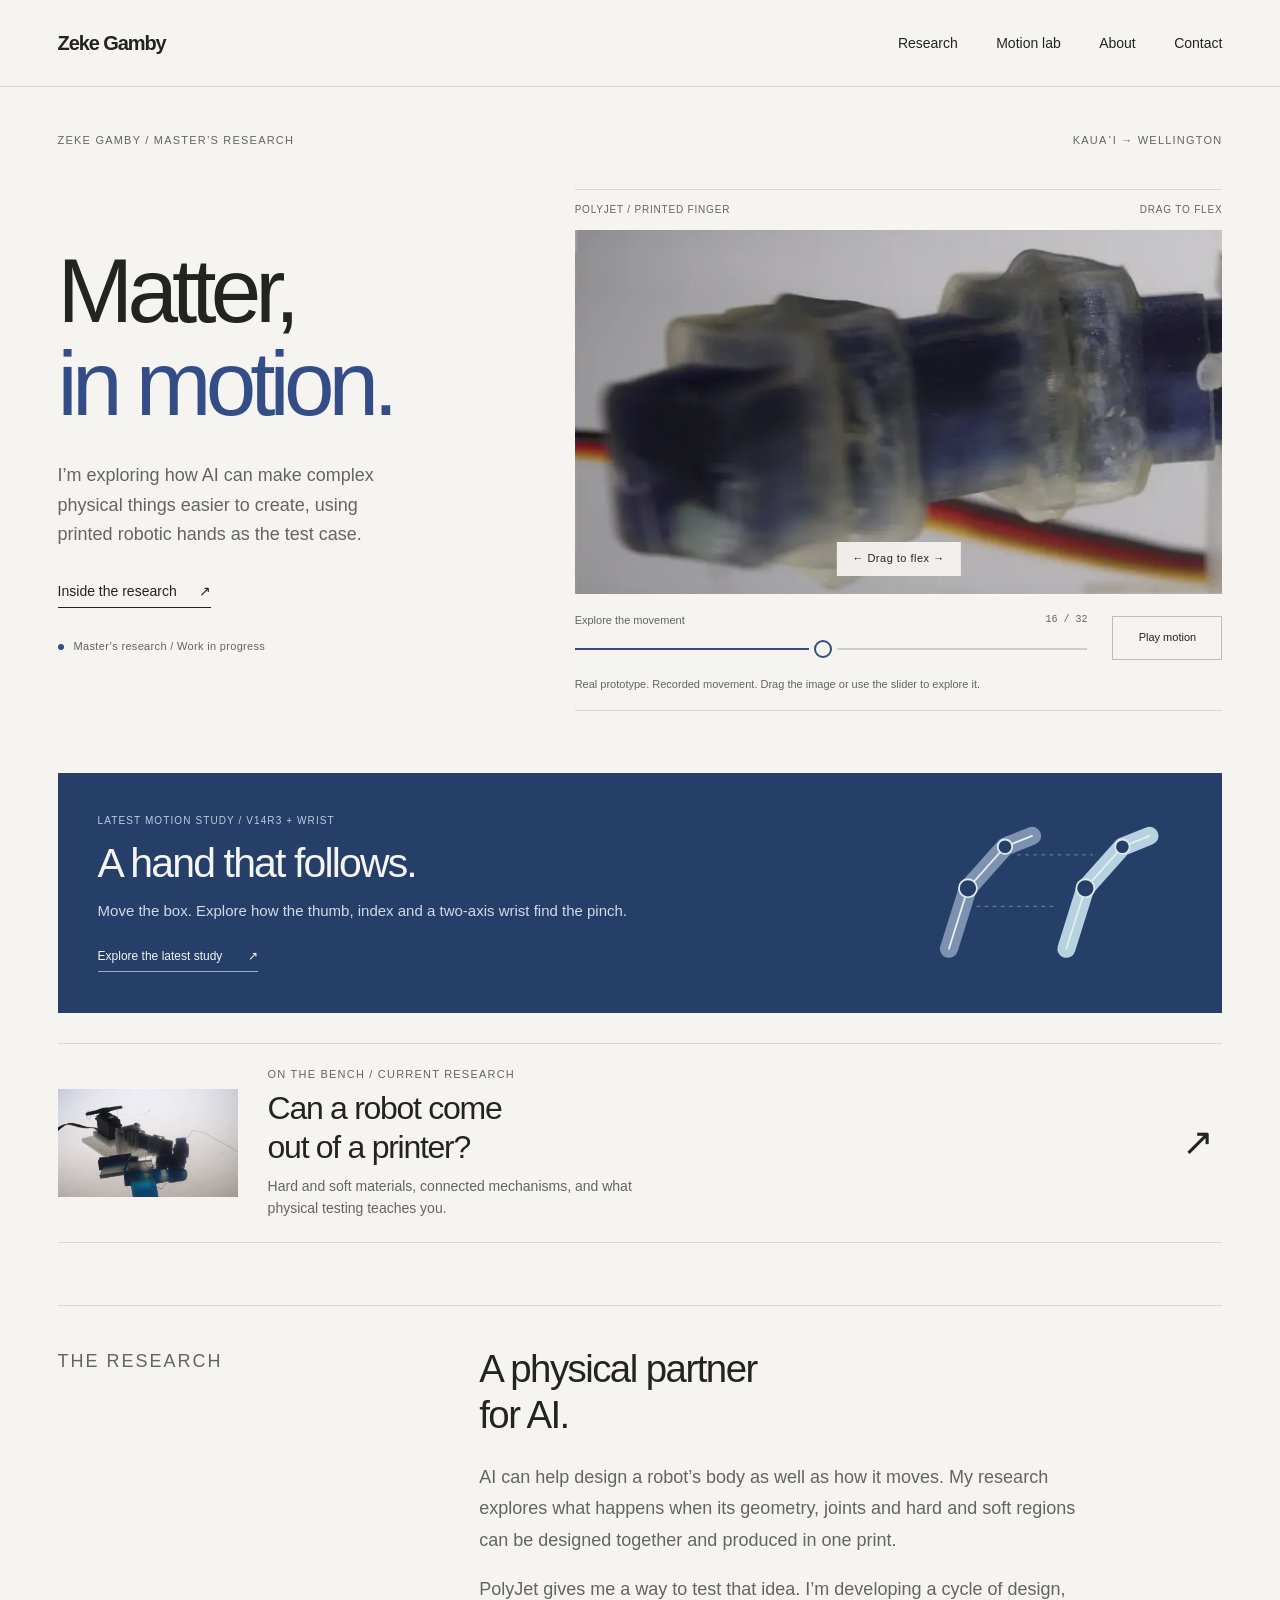
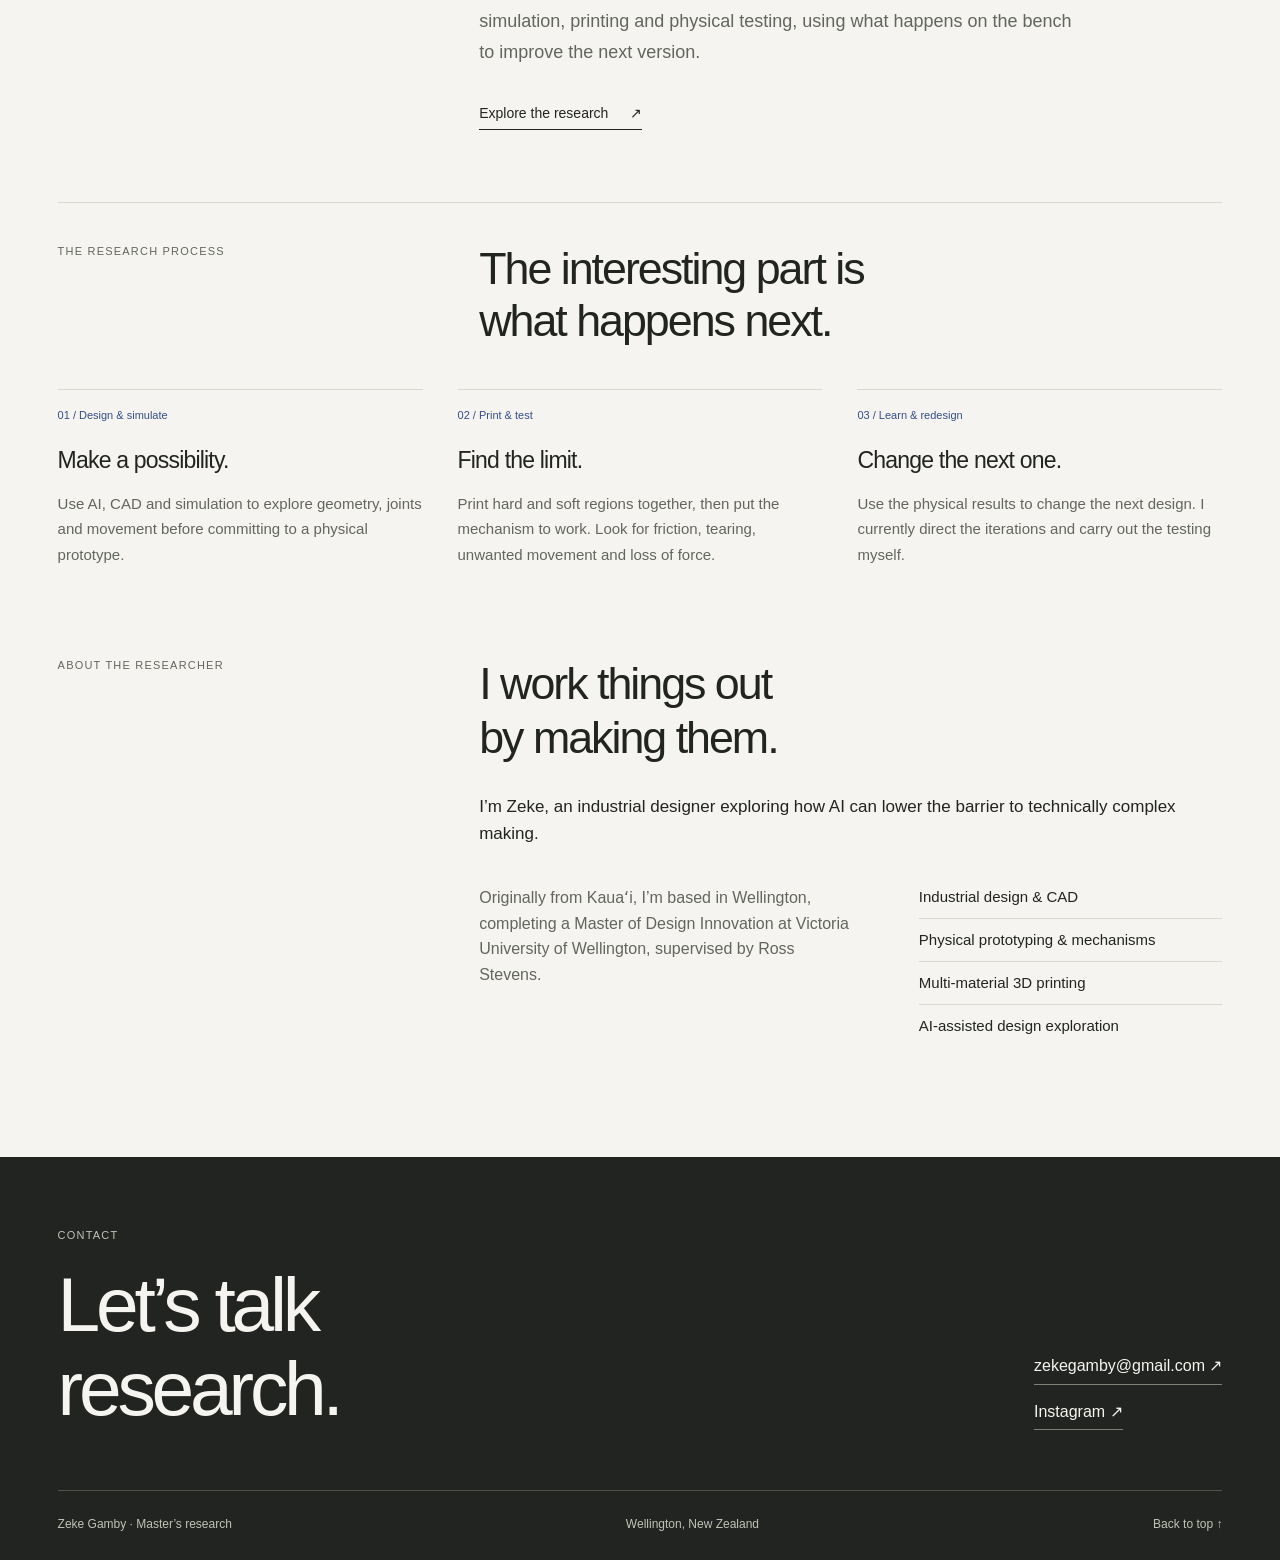
==== index.html @ 1f9f771a "Focus website on master's research in AI and printed robotics" ====
<!doctype html>
<html lang="en"><head>
<meta charset="utf-8"><meta name="viewport" content="width=device-width, initial-scale=1">
<title>Zeke Gamby — AI & Printed Robotics Research</title><meta name="description" content="Master’s research exploring how AI and multimaterial 3D printing can make complex physical things easier to create. Prototypes, experiments and motion studies by Zeke Gamby.">
<meta name="theme-color" content="#f5f4f0"><link rel="canonical" href="https://zekegamby.com/">
<meta property="og:type" content="website"><meta property="og:title" content="Zeke Gamby — AI & Printed Robotics Research"><meta property="og:description" content="Master’s research exploring how AI and multimaterial 3D printing can make complex physical things easier to create. Prototypes, experiments and motion studies by Zeke Gamby."><meta property="og:url" content="https://zekegamby.com/"><meta property="og:image" content="https://zekegamby.com/assets/robotics-bench.webp">
<link rel="icon" href="assets/favicon.svg" type="image/svg+xml"><link rel="stylesheet" href="assets/site.css"><script src="assets/site.js" defer></script><script src="assets/motion-study.js" defer></script>
</head><body><a class="skip" href="#main">Skip to content</a>
<header class="site-header"><div class="wrap header-inner">
<a class="wordmark" href="index.html" aria-label="Zeke Gamby, home">Zeke Gamby</a>
<nav class="site-nav" aria-label="Main navigation"><a href="#research">Research</a><a href="motion-lab.html">Motion lab</a><a href="#about">About</a><a href="#contact">Contact</a></nav>
</div></header><main id="main"><div class="wrap">
<section class="signature" aria-labelledby="intro-title"><div class="signature-topline eyebrow"><span>Zeke Gamby / Master’s research</span><span>Kauaʻi → Wellington</span></div><div class="signature-grid"><div><h1 id="intro-title">Matter,<span>in motion.</span></h1><p class="signature-intro">I’m exploring how AI can make complex physical things easier to create, using printed robotic hands as the test case.</p><a class="text-link" href="printed-robotics.html">Inside the research <span aria-hidden="true">↗</span></a><p class="signature-note"><span class="study-dot" aria-hidden="true"></span>Master’s research / Work in progress</p></div><div class="motion-study" data-motion-study data-motion-atlas="assets/finger-motion-atlas.webp">
<div class="motion-topline"><span>PolyJet / Printed finger</span><span class="motion-status">Explore a recorded bend</span></div>
<div class="motion-surface" aria-describedby="hero-caption"><img class="motion-poster" src="assets/finger-motion-poster.webp" width="800" height="450" alt="Close-up of a printed finger with dark rigid segments and translucent flexible connections" loading="eager" fetchpriority="high"><canvas width="800" height="450" role="img" aria-label="Recorded movement of the printed finger; control the frame with the slider below" hidden></canvas><span class="motion-hint" aria-hidden="true">← Drag to flex →</span></div>
<div class="motion-controls" hidden><div><label class="motion-range-label" for="hero-range"><span>Explore the movement</span><span class="motion-counter" aria-hidden="true">01 / 32</span></label><input class="motion-range" id="hero-range" type="range" min="0" max="31" step="1" value="0" aria-valuetext="Recorded frame 1 of 32"></div><button class="motion-play" type="button" aria-pressed="false">Play motion</button></div>
<p class="motion-caption" id="hero-caption">Real prototype. Recorded movement. Drag the image or use the slider to explore it.</p><noscript><p class="motion-caption">Interactive playback requires JavaScript. The full bench-test video is on the research page.</p></noscript>
</div></div></section>
<a class="lab-invite" href="motion-lab.html"><div><p class="eyebrow">Latest motion study / V14R3 + wrist</p><h2>A hand that follows.</h2><p>Move the box. Explore how the thumb, index and a two-axis wrist find the pinch.</p><span class="lab-invite-link">Explore the latest study <span aria-hidden="true">↗</span></span></div><svg viewBox="0 0 310 190" aria-hidden="true"><g fill="none" stroke-linecap="round" stroke-linejoin="round"><path d="M52 157L73 90L114 44L144 32" stroke="#7d92b0" stroke-width="20"/><path d="M182 157L203 90L244 44L274 32" stroke="#b6d1df" stroke-width="20"/><path d="M52 157L73 90L114 44L144 32M182 157L203 90L244 44L274 32" stroke="#e6eeec" stroke-width="2"/><path d="M83 110L169 110M128 53L211 53" stroke="#7492b1" stroke-width="1" stroke-dasharray="3 6"/></g><g fill="#263f68" stroke="#e0e8e9" stroke-width="2"><circle cx="73" cy="90" r="10"/><circle cx="114" cy="44" r="8"/><circle cx="203" cy="90" r="10"/><circle cx="244" cy="44" r="8"/></g></svg></a>
<a class="research-entry" href="printed-robotics.html"><img src="assets/robotics-bench.webp" width="1280" height="720" alt="The finger prototype connected to a servo on a test rig, alongside earlier prints" loading="lazy" decoding="async" class=""><div><p class="eyebrow">On the bench / Current research</p><h2>Can a robot come<br>out of a printer?</h2><p>Hard and soft materials, connected mechanisms, and what physical testing teaches you.</p></div><span class="research-arrow" aria-hidden="true">↗</span></a>
<section class="story-section research-focus" id="research" aria-labelledby="research-heading"><p class="section-label">The research</p><div><h2 id="research-heading">A physical partner<br>for AI.</h2><p>AI can help design a robot’s body as well as how it moves. My research explores what happens when its geometry, joints and hard and soft regions can be designed together and produced in one print.</p><p>PolyJet gives me a way to test that idea. I’m developing a cycle of design, simulation, printing and physical testing, using what happens on the bench to improve the next version.</p><a class="text-link" href="printed-robotics.html">Explore the research <span aria-hidden="true">↗</span></a></div></section>
<section class="method-note" aria-labelledby="method-heading"><div class="method-top"><p class="section-label">The research process</p><h2 id="method-heading">The interesting part is<br>what happens next.</h2></div><div class="method-steps"><div class="method-step"><p class="step-number">01 / Design &amp; simulate</p><h3>Make a possibility.</h3><p>Use AI, CAD and simulation to explore geometry, joints and movement before committing to a physical prototype.</p></div><div class="method-step"><p class="step-number">02 / Print &amp; test</p><h3>Find the limit.</h3><p>Print hard and soft regions together, then put the mechanism to work. Look for friction, tearing, unwanted movement and loss of force.</p></div><div class="method-step"><p class="step-number">03 / Learn &amp; redesign</p><h3>Change the next one.</h3><p>Use the physical results to change the next design. I currently direct the iterations and carry out the testing myself.</p></div></div></section>
<section class="about" id="about" aria-labelledby="about-heading"><p class="section-label">About the researcher</p><div><h2 id="about-heading">I work things out<br>by making them.</h2><p>I’m Zeke, an industrial designer exploring how AI can lower the barrier to technically complex making.</p><div class="about-copy"><p>Originally from Kauaʻi, I’m based in Wellington, completing a Master of Design Innovation at Victoria University of Wellington, supervised by Ross Stevens.</p><ul class="practice-list" id="skills" aria-label="Areas of practice"><li>Industrial design &amp; CAD</li><li>Physical prototyping &amp; mechanisms</li><li>Multi-material 3D printing</li><li>AI-assisted design exploration</li></ul></div></div></section>
</div></main><footer class="contact" id="contact"><div class="wrap">
<div class="contact-main"><div><p class="eyebrow">Contact</p><h2>Let’s talk<br>research.</h2></div>
<div class="contact-links"><a href="mailto:zekegamby@gmail.com">zekegamby@gmail.com <span aria-hidden="true">↗</span></a><a href="https://instagram.com/zekesdesigns" target="_blank" rel="noopener noreferrer">Instagram <span aria-hidden="true">↗</span></a></div></div>
<div class="footer-row"><span>Zeke Gamby · Master’s research</span><span>Wellington, New Zealand</span><a href="#main">Back to top ↑</a></div>
</div></footer></body></html>
---- assets/site.css ----
@charset "UTF-8";
:root{--paper:#f5f4f0;--ink:#222421;--muted:#62665e;--line:#d7d9d1;--accent:#284b3b;--white:#fff;--gutter:clamp(22px,4.5vw,72px);--max:1440px;font-synthesis:none;color-scheme:light}
*{box-sizing:border-box}
html{scroll-behavior:smooth;scroll-padding-top:100px}
body{margin:0;background:var(--paper);color:var(--ink);font-family:"Helvetica Neue",Helvetica,Arial,sans-serif;font-size:17px;line-height:1.6;-webkit-font-smoothing:antialiased}
body.viewer-open{overflow:hidden}
a{color:inherit;text-decoration:none;text-underline-offset:5px}
button{font:inherit;color:inherit}
img,video{display:block;max-width:100%;height:auto}
img{font-size:14px}
figure,h1,h2,h3,p{margin:0}
p+p{margin-top:1em}
button,a{-webkit-tap-highlight-color:transparent}
a:focus-visible,button:focus-visible,summary:focus-visible{outline:2px solid var(--accent);outline-offset:6px}
::selection{background:#d7e2c7;color:#20271d}
.wrap{width:min(100%,var(--max));margin-inline:auto;padding-inline:var(--gutter)}
.skip{position:fixed;z-index:100;left:24px;top:-100px;background:var(--ink);color:#fff;padding:12px 20px}
.skip:focus{top:12px}
.site-header{position:sticky;top:0;z-index:20;background:var(--paper);border-bottom:1px solid var(--line)}
.header-inner{min-height:86px;display:flex;align-items:center;justify-content:space-between;gap:24px}
.wordmark{font-size:20px;font-weight:650;letter-spacing:-.055em;white-space:nowrap}
.site-nav{display:flex;align-items:center;gap:clamp(20px,3vw,46px);font-size:14px}
.site-nav a{padding-block:12px}
.site-nav a:hover,.site-nav a[aria-current=page]{text-decoration:underline}
.eyebrow,.section-label,.index-number,.project-kind,.meta dt,.footer-note{font-size:11px;letter-spacing:.11em;text-transform:uppercase;font-weight:500;line-height:1.5}
.eyebrow{color:var(--muted)}
.hero{padding-block:78px 68px}
.hero-topline{display:flex;justify-content:space-between;gap:20px;margin-bottom:40px}
.hero-main{display:grid;grid-template-columns:1.6fr 1fr;gap:7%;align-items:end}
h1{font-size:clamp(50px,7.5vw,108px);font-weight:450;letter-spacing:-.068em;line-height:1.02;text-wrap:balance}
.hero-copy{max-width:355px;padding-bottom:5px}
.hero-copy p{font-size:clamp(17px,1.45vw,20px);line-height:1.55;letter-spacing:-.02em}
.text-link{display:inline-flex;align-items:center;gap:22px;border-bottom:1px solid var(--ink);font-size:14px;padding-block:8px 5px}
.text-link:hover{color:var(--accent);border-color:var(--accent)}
.hero-copy .text-link{margin-top:22px}
.section-heading{display:flex;align-items:center;justify-content:space-between;gap:20px;padding-block:24px;border-top:1px solid var(--line)}
.section-heading h2{font-size:14px;font-weight:500}
.section-heading span{font-size:12px;color:var(--muted)}
.featured-project{display:grid;grid-template-columns:1.6fr 1fr;gap:7%;align-items:center;margin-bottom:70px}
.project-image{position:relative;overflow:hidden;background:#eae9e3;display:block;isolation:isolate}
.project-image img{width:100%;aspect-ratio:4/3;object-fit:cover;transition:transform .6s cubic-bezier(.2,.6,.2,1)}
.project-image.contain{background:#fff}
.project-image.contain img{object-fit:contain;padding:30px}
.project-image:hover img{transform:scale(1.025)}
.image-arrow{position:absolute;bottom:16px;right:16px;background:var(--paper);width:40px;height:40px;display:grid;place-items:center;font-size:23px}
.project-copy{max-width:360px}
.index-number{color:var(--muted);display:block;margin-bottom:26px}
.project-copy h3{font-size:clamp(32px,3.3vw,48px);font-weight:450;line-height:1.15;letter-spacing:-.045em}
.project-copy h3 a:hover{color:var(--accent)}
.project-copy p{color:var(--muted);line-height:1.65;margin-top:20px}
.project-copy .text-link{margin-top:30px}
.project-kind{color:var(--muted);margin-top:32px}
.project-grid{display:grid;grid-template-columns:repeat(2,minmax(0,1fr));gap:64px 34px;padding-bottom:84px}
.work-item>a{display:block}
.work-item .project-image{margin-bottom:20px}
.work-title{display:flex;justify-content:space-between;align-items:baseline;gap:20px}
.work-title h3{font-weight:450;font-size:clamp(23px,2vw,30px);line-height:1.2;letter-spacing:-.035em}
.work-title span{font-size:12px;color:var(--muted)}
.work-item p{font-size:15px;color:var(--muted);margin-top:8px;max-width:40ch;line-height:1.6}
.work-item>a:hover h3{text-decoration:underline;text-decoration-thickness:1px;text-underline-offset:6px}
.research-note{border-top:1px solid var(--line);border-bottom:1px solid var(--line);display:grid;grid-template-columns:1fr 2fr;gap:50px;padding-block:42px;margin-bottom:96px}
.research-note h2{font-size:24px;letter-spacing:-.035em;font-weight:450;line-height:1.25;margin-bottom:14px}
.research-note p{max-width:62ch;font-size:17px;color:var(--muted)}
.about{display:grid;grid-template-columns:1fr 2fr;gap:50px;padding-bottom:110px;scroll-margin-top:110px}
.section-label{color:var(--muted)}
.about h2{max-width:21ch;font-size:clamp(30px,3.5vw,48px);font-weight:450;line-height:1.2;letter-spacing:-.045em;margin-bottom:28px}
.about-copy{display:grid;grid-template-columns:1.3fr 1fr;gap:45px;margin-top:38px}
.about-copy p{font-size:16px;color:var(--muted);max-width:42ch}
.practice-list{list-style:none;padding:0;margin:0;font-size:15px}
.practice-list li{border-top:1px solid var(--line);padding-block:9px}
.practice-list li:first-child{padding-top:0;border-top:0}
.contact{background:var(--ink);color:var(--paper);padding-block:70px 25px}
.contact .eyebrow{color:#bfc3b7}
.contact-main{display:flex;justify-content:space-between;align-items:end;gap:28px;padding-bottom:60px}
.contact h2{font-size:clamp(40px,6vw,78px);font-weight:450;line-height:1.1;letter-spacing:-.055em;margin-top:18px}
.contact-links{display:flex;flex-direction:column;align-items:start;gap:14px;font-size:16px}
.contact-links a{border-bottom:1px solid #7c8276;padding-bottom:5px}
.contact-links a:hover{color:#d2e3ba}
.footer-row{display:flex;justify-content:space-between;gap:25px;padding-top:24px;border-top:1px solid #4e534a;color:#bfc3b7;font-size:12px}
.back-link{font-size:13px;color:var(--muted);display:inline-flex;gap:14px;align-items:center}
.back-link:hover{text-decoration:underline}
.project-header{padding-block:36px 48px}
.project-title-row{display:grid;grid-template-columns:1.5fr 1fr;gap:7%;align-items:end;margin-block:52px 40px}
.project-title-row h1{font-size:clamp(46px,6.5vw,94px);max-width:13ch}
.project-intro{font-size:clamp(18px,1.5vw,21px);line-height:1.55;max-width:36ch;letter-spacing:-.02em}
.meta{display:flex;flex-wrap:wrap;gap:28px 58px;margin:0;border-top:1px solid var(--line);padding-top:24px}
.meta dt{color:var(--muted);margin-bottom:5px}
.meta dd{margin:0;font-size:14px}
.project-hero{background:#eae9e3}
.project-hero img{width:100%;max-height:760px;aspect-ratio:16/10;object-fit:cover}
.project-hero.contain{background:#fff}
.project-hero.contain img{object-fit:contain;padding:clamp(24px,5vw,70px)}
.image-link{display:block;cursor:zoom-in}
figcaption{display:flex;justify-content:space-between;gap:20px;font-size:12px;line-height:1.6;color:var(--muted);margin-top:13px}
.project-body{padding-top:80px}
.story-section{display:grid;grid-template-columns:1fr 2fr;gap:50px;margin-bottom:72px}
.story-section h2{font-size:clamp(27px,3vw,40px);font-weight:450;line-height:1.2;letter-spacing:-.04em;max-width:20ch;margin-bottom:24px}
.story-section p{color:var(--muted);max-width:61ch;font-size:18px;line-height:1.75}
.story-section .text-link{margin-top:25px}
.gallery{display:grid;grid-template-columns:repeat(2,minmax(0,1fr));gap:42px 28px;margin-block:0 80px;align-items:start}
.gallery figure img{width:100%;aspect-ratio:4/3;object-fit:cover;background:#eae9e3}
.gallery figure.contain img{object-fit:contain;background:#fff;padding:20px}
.gallery .wide{grid-column:1/-1}
.gallery .wide img{aspect-ratio:16/9}
.gallery .portrait img{aspect-ratio:4/5;object-fit:contain}
.video-block{margin-block:0 75px}
.video-block video{width:100%;max-height:740px;background:#e7e6df;object-fit:contain}
.video-block h3{font-size:20px;letter-spacing:-.025em;font-weight:450;margin-bottom:15px}
.video-block p{font-size:12px;color:var(--muted);margin-top:12px}
.next-project{border-top:1px solid var(--line);padding-block:38px 64px;display:flex;justify-content:space-between;gap:24px;align-items:center}
.next-project .eyebrow{margin-bottom:10px}
.next-project h2{font-size:clamp(28px,4vw,56px);font-weight:450;letter-spacing:-.045em;line-height:1.1}
.next-project .big-arrow{font-size:50px}
.next-project:hover h2{text-decoration:underline;text-decoration-thickness:1px;text-underline-offset:8px}
.image-viewer{width:100vw;max-width:100vw;height:100dvh;max-height:100dvh;border:0;margin:0;padding:70px 6vw 60px;background:#f5f4f0;color:var(--ink)}
.image-viewer::backdrop{background:rgba(24,28,21,.7)}
.image-viewer[open]{display:flex;flex-direction:column;align-items:center;justify-content:center;gap:20px}
.viewer-image{width:auto;max-width:100%;height:auto;max-height:calc(100dvh - 150px);object-fit:contain}
.viewer-top{position:absolute;top:18px;left:6vw;right:6vw;display:flex;justify-content:space-between;align-items:center;gap:20px;font-size:12px}
.viewer-close,.viewer-prev,.viewer-next{border:1px solid var(--line);background:var(--paper);padding:10px 16px;cursor:pointer;min-width:44px;min-height:44px}
.viewer-controls{display:flex;gap:20px;align-items:center;font-size:12px}
.viewer-caption{max-width:70ch;text-align:center;font-size:13px}
@media(min-width:1550px){.hero{padding-top:96px}.hero-main{gap:10%}}
@media(max-width:900px){.hero-main{grid-template-columns:1.35fr 1fr;gap:5%}.hero{padding-block:55px}.hero-topline{margin-bottom:30px}.featured-project{grid-template-columns:1.25fr 1fr;gap:5%;margin-bottom:48px}.project-copy h3{font-size:32px}.project-copy p{font-size:16px}.project-copy .text-link{margin-top:18px}.index-number{margin-bottom:16px}.project-kind{margin-top:22px}.project-grid{gap:45px 24px}.about-copy{grid-template-columns:1fr;gap:28px}.research-note,.about,.story-section{grid-template-columns:.65fr 2fr;gap:30px}.project-title-row{grid-template-columns:1.2fr 1fr;gap:5%}.contact-main{align-items:start;flex-direction:column;gap:35px}}
@media(max-width:640px){body{font-size:16px}.header-inner{min-height:72px;gap:18px}.wordmark{font-size:19px}.site-nav{gap:19px;font-size:12px}.hero{padding-block:40px 44px}.hero-topline{font-size:10px;margin-bottom:32px;flex-direction:column;gap:4px}.hero-main{grid-template-columns:1fr;gap:26px}h1{font-size:clamp(49px,12.5vw,74px)}.hero-copy{max-width:34ch}.hero-copy p{font-size:17px}.hero-copy .text-link{margin-top:14px}.section-heading{padding-block:19px}.featured-project{grid-template-columns:1fr;gap:22px;margin-bottom:46px}.featured-project .project-image img{aspect-ratio:5/4}.project-copy{max-width:none}.index-number{margin-bottom:12px;font-size:10px}.project-copy h3{font-size:33px}.project-copy p{margin-top:12px;max-width:40ch}.project-kind{margin-top:18px}.project-image.contain img{padding:20px}.project-grid{grid-template-columns:1fr;gap:40px;padding-bottom:54px}.work-title h3{font-size:26px}.work-item .project-image{margin-bottom:15px}.research-note,.about,.story-section{grid-template-columns:1fr;gap:25px}.research-note{margin-bottom:60px;padding-block:30px}.about{padding-bottom:65px}.about h2{font-size:34px}.about-copy{margin-top:26px}.contact{padding-block:48px 25px}.contact h2{font-size:46px}.contact-main{padding-bottom:42px}.footer-row{flex-direction:column;gap:5px}.project-header{padding-block:25px 30px}.project-title-row{grid-template-columns:1fr;gap:24px;margin-block:35px 28px}.project-title-row h1{font-size:clamp(45px,11.8vw,67px);max-width:15ch}.project-intro{font-size:18px;max-width:35ch}.meta{gap:20px 30px}.meta div{min-width:38%}.meta dd{font-size:13px}.project-hero img{aspect-ratio:4/3}.project-body{padding-top:50px}.story-section{margin-bottom:42px}.story-section p{font-size:17px;line-height:1.7}.story-section h2{font-size:32px}.gallery{grid-template-columns:1fr;gap:28px;margin-bottom:48px}.gallery .wide{grid-column:auto}.gallery .wide img{aspect-ratio:4/3}.gallery .portrait img{aspect-ratio:4/5;max-height:600px}.video-block{margin-bottom:48px}.next-project{padding-block:30px 45px}.next-project .big-arrow{font-size:35px}figcaption .expand-hint{display:none}.image-viewer{padding:70px 20px 35px}.viewer-image{max-height:calc(100dvh - 190px)}}
@media(prefers-reduced-motion:reduce){html{scroll-behavior:auto}*,*::before,*::after{animation:none!important;transition:none!important}}
@media print{.site-header,.contact,.next-project,.skip,.image-viewer,.image-arrow,.text-link{display:none}body{background:white;color:black}.wrap{max-width:none;padding-inline:0}.project-header{padding-top:0}.story-section{break-inside:avoid}.gallery figure{break-inside:avoid}}

/* The signature study: a visitor can scrub an actual printed finger's movement. */
[hidden]{display:none!important}
.signature{padding-block:45px 62px}
.signature-topline{display:flex;justify-content:space-between;gap:20px;margin-bottom:40px}
.signature-grid{display:grid;grid-template-columns:.85fr 1.2fr;gap:5%;align-items:center}
.signature h1{font-size:clamp(57px,7.1vw,100px);line-height:1.03;letter-spacing:-.065em;font-weight:450}
.signature h1 span{display:block;white-space:nowrap;color:#344d86}
.signature-intro{font-size:18px;line-height:1.65;max-width:32ch;margin-top:30px;color:var(--muted)}
.signature .text-link{margin-top:22px}
.signature-note{display:flex;gap:10px;align-items:center;font-size:11px;letter-spacing:.03em;color:var(--muted);margin-top:30px}
.study-dot{display:inline-block;width:6px;height:6px;background:#344d86;border-radius:50%}
.motion-study{--flex:0;border-top:1px solid var(--line);border-bottom:1px solid var(--line);min-width:0}
.motion-topline{display:flex;justify-content:space-between;gap:20px;padding-block:12px;font-size:10px;letter-spacing:.08em;text-transform:uppercase;color:var(--muted)}
.motion-surface{position:relative;aspect-ratio:16/9;overflow:hidden;touch-action:pan-y;background:#b6b7b6;user-select:none;-webkit-user-select:none}
.motion-ready .motion-surface{cursor:ew-resize}
.motion-surface canvas,.motion-surface img{width:100%;height:100%;object-fit:contain;display:block}
.motion-hint{position:absolute;left:50%;bottom:18px;transform:translateX(-50%);background:rgba(245,244,240,.94);color:#222421;padding:8px 16px;font-size:11px;letter-spacing:.045em;white-space:nowrap;pointer-events:none;opacity:0;transition:opacity .25s}
.motion-ready:not(.motion-touched) .motion-hint{opacity:1}
.motion-touched .motion-hint{opacity:0}
.motion-controls{display:grid;grid-template-columns:1fr auto;gap:25px;align-items:center;padding-top:18px}
.motion-range-label{font-size:11px;color:var(--muted);display:flex;justify-content:space-between;margin-bottom:5px;gap:12px}
.motion-range{--position:0%;appearance:none;-webkit-appearance:none;display:block;width:100%;height:30px;background:transparent;margin:0;cursor:ew-resize}
.motion-range::-webkit-slider-runnable-track{height:2px;background:linear-gradient(to right,#344d86 var(--position),#ccd0c8 var(--position));border:0}
.motion-range::-moz-range-track{height:2px;background:#ccd0c8;border:0}
.motion-range::-moz-range-progress{height:2px;background:#344d86}
.motion-range::-webkit-slider-thumb{-webkit-appearance:none;width:18px;height:18px;background:var(--paper);border:2px solid #344d86;border-radius:50%;margin-top:-8px;box-shadow:0 0 0 5px var(--paper)}
.motion-range::-moz-range-thumb{width:15px;height:15px;background:var(--paper);border:2px solid #344d86;border-radius:50%;box-shadow:0 0 0 5px var(--paper)}
.motion-range:focus-visible{outline:2px solid #344d86;outline-offset:5px}
.motion-play{background:transparent;border:1px solid #b9bfb4;padding:10px 13px;min-width:110px;min-height:44px;font-size:11px;cursor:pointer;white-space:nowrap}
.motion-play:hover{background:#e9ece2}
.motion-caption{font-size:11px;color:var(--muted);padding-block:12px 16px;line-height:1.6}
.motion-counter{font-variant-numeric:tabular-nums;font-family:ui-monospace,Menlo,monospace;font-size:10px;color:var(--muted)}
.research-entry{border-block:1px solid var(--line);display:grid;grid-template-columns:180px 1fr auto;gap:30px;align-items:center;padding-block:22px;margin-bottom:62px}
.research-entry img{width:180px;height:108px;object-fit:cover}
.research-entry h2{font-size:clamp(23px,2.5vw,34px);font-weight:450;line-height:1.2;letter-spacing:-.04em;margin-top:7px}
.research-entry p:last-child{font-size:14px;color:var(--muted);margin-top:9px;max-width:52ch}
.research-entry .research-arrow{font-size:38px;padding:0 8px}
.research-entry:hover h2{text-decoration:underline;text-decoration-thickness:1px;text-underline-offset:6px}
.method-note{border-top:1px solid var(--line);padding-block:40px 0;margin-bottom:90px}
.method-top{display:grid;grid-template-columns:1fr 2fr;gap:50px}
.method-top h2{font-size:clamp(28px,3.5vw,46px);font-weight:450;line-height:1.16;letter-spacing:-.045em;max-width:25ch}
.method-steps{display:grid;grid-template-columns:repeat(3,minmax(0,1fr));gap:35px;margin-top:42px}
.method-step{border-top:1px solid var(--line);padding-top:16px}
.method-step .step-number{font-size:11px;color:#344d86;margin-bottom:17px}
.method-step h3{font-size:23px;letter-spacing:-.035em;font-weight:450;margin-bottom:12px}
.method-step p{font-size:15px;color:var(--muted);line-height:1.7}
.material-pair{display:grid;grid-template-columns:1fr 1fr;gap:28px;margin-block:0 72px}
.material-pair>div{border-top:1px solid var(--line);padding-top:20px}
.material-pair h3{font-size:24px;font-weight:450;letter-spacing:-.035em;margin-bottom:14px}
.material-pair p{font-size:16px;color:var(--muted);max-width:45ch}
.material-swatch{display:block;width:34px;height:34px;margin-bottom:18px;border:1px solid #a2a89e}
.material-swatch.rigid{background:#24364e;border-color:#24364e}
.material-swatch.flexible{background:linear-gradient(130deg,#fff,#d5ddd4);border-radius:45% 35% 43% 30%}
.case-motion{margin-block:0 75px}
.case-motion .motion-study{max-width:900px;margin-inline:auto}
@media(min-width:1550px){.signature{padding-block:60px 76px}.signature-grid{gap:7%}}
@media(max-width:900px){.signature-grid{grid-template-columns:.85fr 1fr;gap:5%}.signature h1{font-size:clamp(50px,6.9vw,66px)}.signature-intro{font-size:16px;margin-top:22px}.signature-note{margin-top:23px}.motion-controls{gap:16px}.motion-play{min-width:95px;padding:9px}.research-entry{grid-template-columns:150px 1fr auto;gap:22px}.research-entry img{width:150px;height:100px}.method-top{grid-template-columns:.65fr 2fr;gap:30px}.method-steps{gap:24px}}
@media(max-width:640px){.signature{padding-block:28px 36px}.signature-topline{font-size:10px;flex-direction:column;gap:3px;margin-bottom:28px}.signature-grid{grid-template-columns:1fr;gap:35px}.signature h1{font-size:clamp(58px,15.8vw,78px)}.signature-intro{font-size:17px;max-width:35ch;margin-top:20px}.signature .text-link{margin-top:15px}.signature-note{margin-top:18px}.motion-topline{font-size:9px;padding-block:11px}.motion-controls{gap:20px}.motion-caption{font-size:10px;padding-top:10px}.motion-hint{bottom:12px;font-size:10px}.research-entry{grid-template-columns:90px 1fr;gap:18px;padding-block:20px;margin-bottom:32px}.research-entry img{width:90px;height:110px}.research-entry .research-arrow{display:none}.research-entry .eyebrow{font-size:9px}.research-entry h2{font-size:24px}.research-entry p:last-child{font-size:12px;line-height:1.55}.method-note{padding-top:28px;margin-bottom:55px}.method-top{grid-template-columns:1fr;gap:22px}.method-top h2{font-size:33px}.method-steps{grid-template-columns:1fr;gap:25px;margin-top:30px}.method-step .step-number{margin-bottom:10px}.method-step h3{font-size:25px;margin-bottom:8px}.material-pair{gap:25px;margin-bottom:48px}.material-pair h3{font-size:23px}.material-pair p{font-size:15px}.case-motion{margin-bottom:48px}}
@media print{.motion-controls,.motion-hint{display:none}.signature-grid{grid-template-columns:1fr 1fr}}

/* A lightweight invitation; camera libraries load only inside the motion lab. */
.lab-invite{display:grid;grid-template-columns:1fr 280px;gap:30px;align-items:center;padding:34px 40px;margin-bottom:30px;background:#263f68;color:#f5f4f0;overflow:hidden}
.lab-invite .eyebrow{color:#becddf;font-size:10px}
.lab-invite h2{font-size:clamp(28px,3.2vw,44px);font-weight:450;line-height:1.15;letter-spacing:-.045em;margin-top:12px}
.lab-invite p:not(.eyebrow){font-size:15px;color:#d0dbe6;margin-top:12px}
.lab-invite-link{display:inline-flex;align-items:center;gap:26px;margin-top:24px;font-size:12px;border-bottom:1px solid #99afc8;padding-bottom:5px}
.lab-invite svg{width:100%;max-height:180px}
.lab-invite:hover .lab-invite-link{border-color:#fff}
.research-lab-link{margin-bottom:28px;font-size:14px}
@media(max-width:640px){.lab-invite{grid-template-columns:1fr 105px;gap:10px;padding:27px 24px;margin-bottom:24px}.lab-invite h2{font-size:29px}.lab-invite p:not(.eyebrow){font-size:13px;max-width:26ch}.lab-invite svg{width:150px;max-width:none;transform:translateX(-12px)}.lab-invite-link{margin-top:20px}.site-nav{gap:12px;font-size:11px}}
@media(max-width:360px){.header-inner{gap:12px}.wordmark{font-size:18px}.site-nav{gap:10px;font-size:10px}.lab-invite{grid-template-columns:1fr}.lab-invite svg{display:none}}

/* Research-only homepage. */
.research-focus{scroll-margin-top:110px;border-top:1px solid var(--line);padding-top:40px}
@media(max-width:640px){.research-focus{padding-top:28px}}
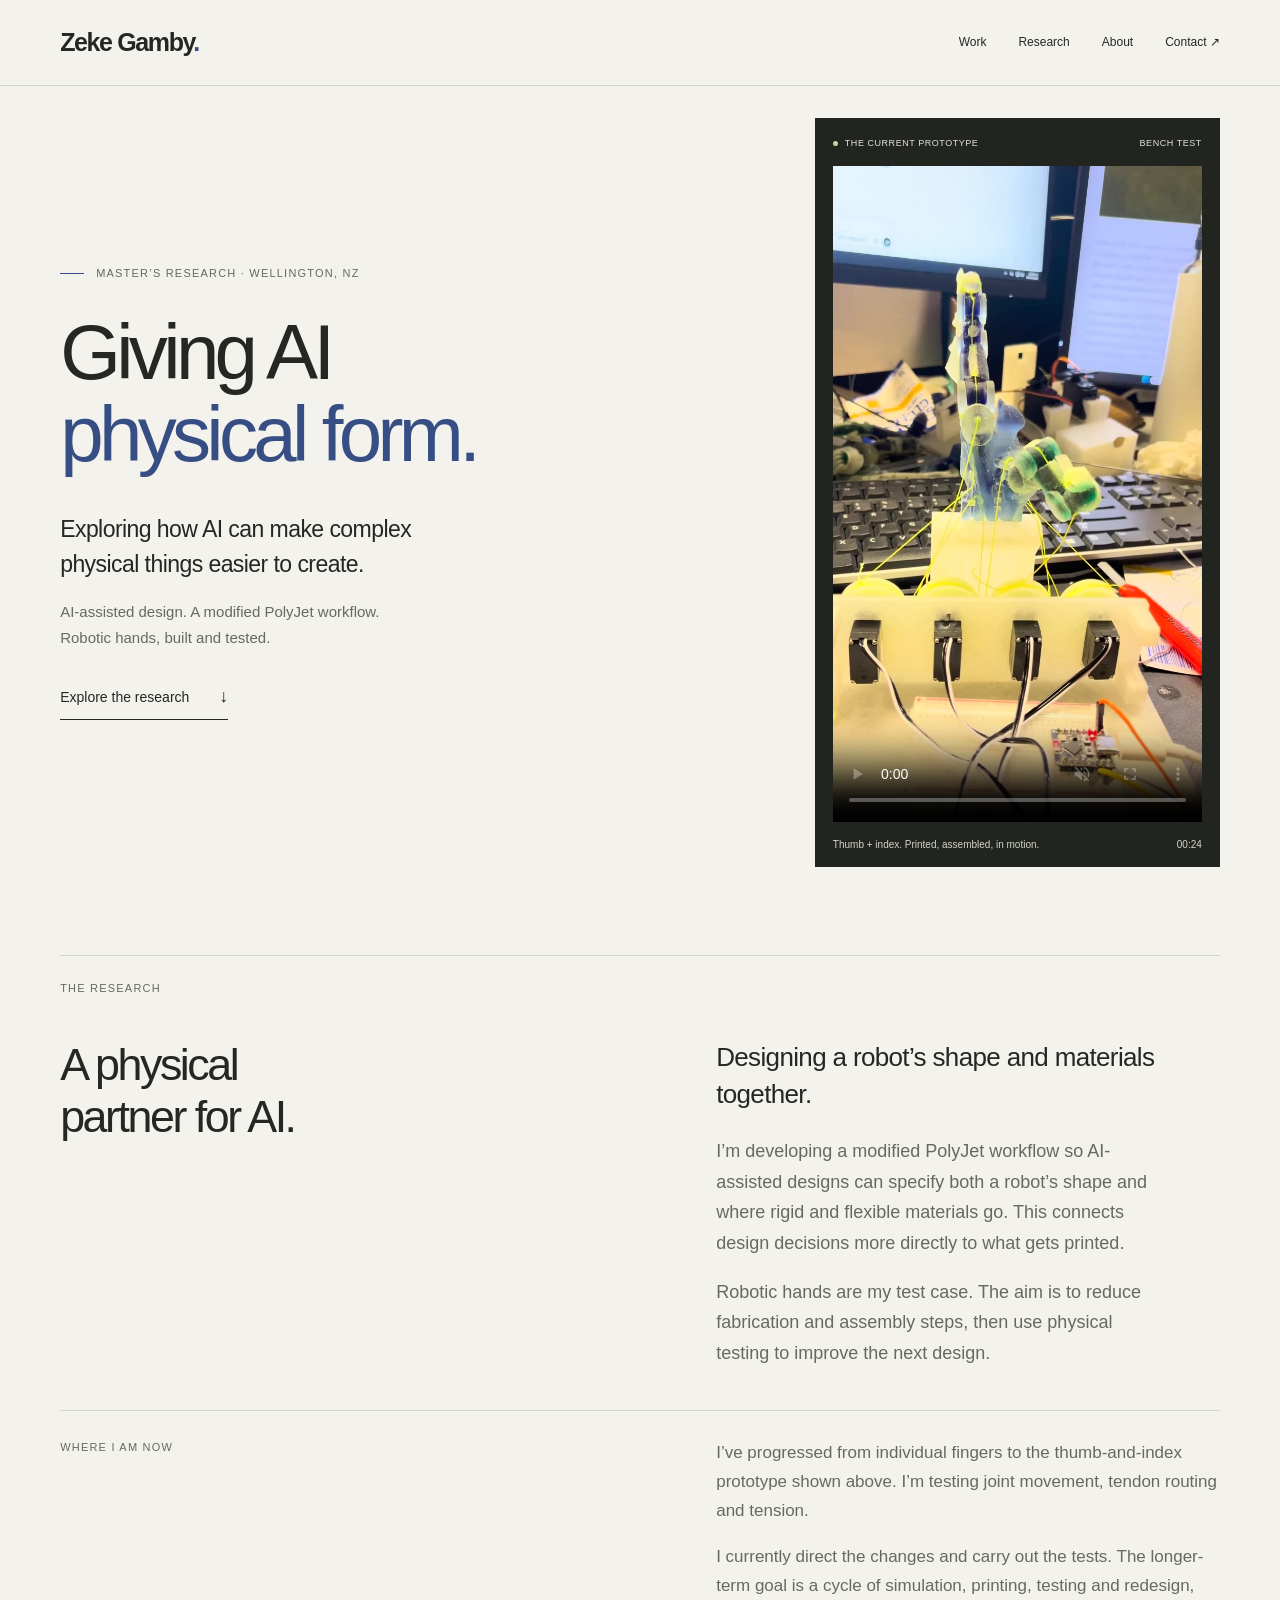
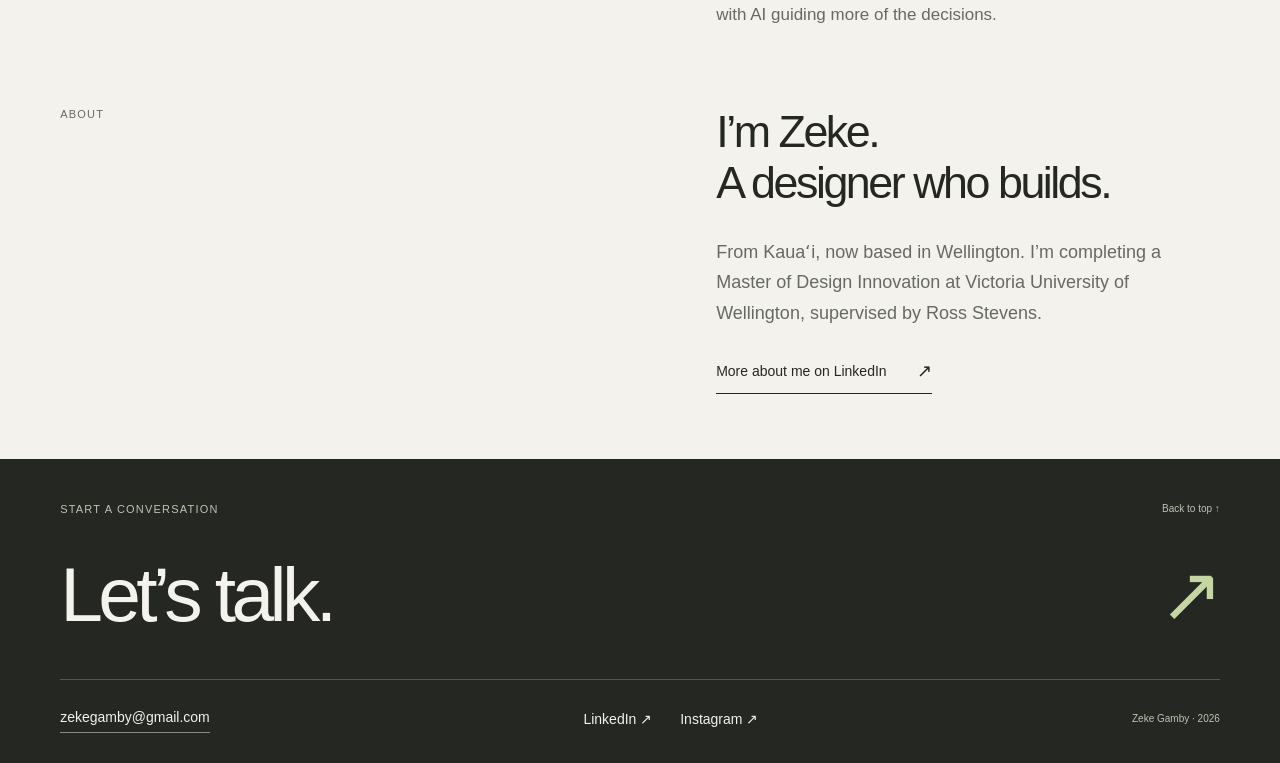
==== commit 56c83be2: "Lead research portfolio with current prototype and simplify navigation Feature the current thumb-and" ====
--- a/index.html
+++ b/index.html
@@ -1,28 +1,65 @@
 <!doctype html>
-<html lang="en"><head>
+<html lang="en">
+<head>
 <meta charset="utf-8"><meta name="viewport" content="width=device-width, initial-scale=1">
-<title>Zeke Gamby — AI & Printed Robotics Research</title><meta name="description" content="Master’s research exploring how AI and multimaterial 3D printing can make complex physical things easier to create. Prototypes, experiments and motion studies by Zeke Gamby.">
-<meta name="theme-color" content="#f5f4f0"><link rel="canonical" href="https://zekegamby.com/">
-<meta property="og:type" content="website"><meta property="og:title" content="Zeke Gamby — AI & Printed Robotics Research"><meta property="og:description" content="Master’s research exploring how AI and multimaterial 3D printing can make complex physical things easier to create. Prototypes, experiments and motion studies by Zeke Gamby."><meta property="og:url" content="https://zekegamby.com/"><meta property="og:image" content="https://zekegamby.com/assets/robotics-bench.webp">
-<link rel="icon" href="assets/favicon.svg" type="image/svg+xml"><link rel="stylesheet" href="assets/site.css"><script src="assets/site.js" defer></script><script src="assets/motion-study.js" defer></script>
-</head><body><a class="skip" href="#main">Skip to content</a>
-<header class="site-header"><div class="wrap header-inner">
-<a class="wordmark" href="index.html" aria-label="Zeke Gamby, home">Zeke Gamby</a>
-<nav class="site-nav" aria-label="Main navigation"><a href="#research">Research</a><a href="motion-lab.html">Motion lab</a><a href="#about">About</a><a href="#contact">Contact</a></nav>
-</div></header><main id="main"><div class="wrap">
-<section class="signature" aria-labelledby="intro-title"><div class="signature-topline eyebrow"><span>Zeke Gamby / Master’s research</span><span>Kauaʻi → Wellington</span></div><div class="signature-grid"><div><h1 id="intro-title">Matter,<span>in motion.</span></h1><p class="signature-intro">I’m exploring how AI can make complex physical things easier to create, using printed robotic hands as the test case.</p><a class="text-link" href="printed-robotics.html">Inside the research <span aria-hidden="true">↗</span></a><p class="signature-note"><span class="study-dot" aria-hidden="true"></span>Master’s research / Work in progress</p></div><div class="motion-study" data-motion-study data-motion-atlas="assets/finger-motion-atlas.webp">
-<div class="motion-topline"><span>PolyJet / Printed finger</span><span class="motion-status">Explore a recorded bend</span></div>
-<div class="motion-surface" aria-describedby="hero-caption"><img class="motion-poster" src="assets/finger-motion-poster.webp" width="800" height="450" alt="Close-up of a printed finger with dark rigid segments and translucent flexible connections" loading="eager" fetchpriority="high"><canvas width="800" height="450" role="img" aria-label="Recorded movement of the printed finger; control the frame with the slider below" hidden></canvas><span class="motion-hint" aria-hidden="true">← Drag to flex →</span></div>
-<div class="motion-controls" hidden><div><label class="motion-range-label" for="hero-range"><span>Explore the movement</span><span class="motion-counter" aria-hidden="true">01 / 32</span></label><input class="motion-range" id="hero-range" type="range" min="0" max="31" step="1" value="0" aria-valuetext="Recorded frame 1 of 32"></div><button class="motion-play" type="button" aria-pressed="false">Play motion</button></div>
-<p class="motion-caption" id="hero-caption">Real prototype. Recorded movement. Drag the image or use the slider to explore it.</p><noscript><p class="motion-caption">Interactive playback requires JavaScript. The full bench-test video is on the research page.</p></noscript>
-</div></div></section>
-<a class="lab-invite" href="motion-lab.html"><div><p class="eyebrow">Latest motion study / V14R3 + wrist</p><h2>A hand that follows.</h2><p>Move the box. Explore how the thumb, index and a two-axis wrist find the pinch.</p><span class="lab-invite-link">Explore the latest study <span aria-hidden="true">↗</span></span></div><svg viewBox="0 0 310 190" aria-hidden="true"><g fill="none" stroke-linecap="round" stroke-linejoin="round"><path d="M52 157L73 90L114 44L144 32" stroke="#7d92b0" stroke-width="20"/><path d="M182 157L203 90L244 44L274 32" stroke="#b6d1df" stroke-width="20"/><path d="M52 157L73 90L114 44L144 32M182 157L203 90L244 44L274 32" stroke="#e6eeec" stroke-width="2"/><path d="M83 110L169 110M128 53L211 53" stroke="#7492b1" stroke-width="1" stroke-dasharray="3 6"/></g><g fill="#263f68" stroke="#e0e8e9" stroke-width="2"><circle cx="73" cy="90" r="10"/><circle cx="114" cy="44" r="8"/><circle cx="203" cy="90" r="10"/><circle cx="244" cy="44" r="8"/></g></svg></a>
-<a class="research-entry" href="printed-robotics.html"><img src="assets/robotics-bench.webp" width="1280" height="720" alt="The finger prototype connected to a servo on a test rig, alongside earlier prints" loading="lazy" decoding="async" class=""><div><p class="eyebrow">On the bench / Current research</p><h2>Can a robot come<br>out of a printer?</h2><p>Hard and soft materials, connected mechanisms, and what physical testing teaches you.</p></div><span class="research-arrow" aria-hidden="true">↗</span></a>
-<section class="story-section research-focus" id="research" aria-labelledby="research-heading"><p class="section-label">The research</p><div><h2 id="research-heading">A physical partner<br>for AI.</h2><p>AI can help design a robot’s body as well as how it moves. My research explores what happens when its geometry, joints and hard and soft regions can be designed together and produced in one print.</p><p>PolyJet gives me a way to test that idea. I’m developing a cycle of design, simulation, printing and physical testing, using what happens on the bench to improve the next version.</p><a class="text-link" href="printed-robotics.html">Explore the research <span aria-hidden="true">↗</span></a></div></section>
-<section class="method-note" aria-labelledby="method-heading"><div class="method-top"><p class="section-label">The research process</p><h2 id="method-heading">The interesting part is<br>what happens next.</h2></div><div class="method-steps"><div class="method-step"><p class="step-number">01 / Design &amp; simulate</p><h3>Make a possibility.</h3><p>Use AI, CAD and simulation to explore geometry, joints and movement before committing to a physical prototype.</p></div><div class="method-step"><p class="step-number">02 / Print &amp; test</p><h3>Find the limit.</h3><p>Print hard and soft regions together, then put the mechanism to work. Look for friction, tearing, unwanted movement and loss of force.</p></div><div class="method-step"><p class="step-number">03 / Learn &amp; redesign</p><h3>Change the next one.</h3><p>Use the physical results to change the next design. I currently direct the iterations and carry out the testing myself.</p></div></div></section>
-<section class="about" id="about" aria-labelledby="about-heading"><p class="section-label">About the researcher</p><div><h2 id="about-heading">I work things out<br>by making them.</h2><p>I’m Zeke, an industrial designer exploring how AI can lower the barrier to technically complex making.</p><div class="about-copy"><p>Originally from Kauaʻi, I’m based in Wellington, completing a Master of Design Innovation at Victoria University of Wellington, supervised by Ross Stevens.</p><ul class="practice-list" id="skills" aria-label="Areas of practice"><li>Industrial design &amp; CAD</li><li>Physical prototyping &amp; mechanisms</li><li>Multi-material 3D printing</li><li>AI-assisted design exploration</li></ul></div></div></section>
-</div></main><footer class="contact" id="contact"><div class="wrap">
-<div class="contact-main"><div><p class="eyebrow">Contact</p><h2>Let’s talk<br>research.</h2></div>
-<div class="contact-links"><a href="mailto:zekegamby@gmail.com">zekegamby@gmail.com <span aria-hidden="true">↗</span></a><a href="https://instagram.com/zekesdesigns" target="_blank" rel="noopener noreferrer">Instagram <span aria-hidden="true">↗</span></a></div></div>
-<div class="footer-row"><span>Zeke Gamby · Master’s research</span><span>Wellington, New Zealand</span><a href="#main">Back to top ↑</a></div>
-</div></footer></body></html>
+<title>Zeke Gamby — AI &amp; Printed Robotics</title>
+<meta name="description" content="Giving AI physical form. Zeke Gamby’s master’s research connects AI-assisted design with a modified PolyJet workflow, tested through printed robotic prototypes.">
+<meta name="theme-color" content="#f3f2ed"><link rel="canonical" href="https://zekegamby.com/">
+<meta property="og:type" content="website"><meta property="og:title" content="Zeke Gamby — AI &amp; Printed Robotics">
+<meta property="og:description" content="Giving AI physical form. AI-assisted design, multimaterial printing and real prototypes.">
+<meta property="og:url" content="https://zekegamby.com/"><meta property="og:image" content="https://zekegamby.com/assets/current-hand-poster.jpg">
+<meta property="og:image:alt" content="Zeke Gamby’s printed thumb-and-index prototype on its tendon-driven test rig">
+<link rel="icon" href="assets/favicon.svg" type="image/svg+xml">
+<link rel="preload" href="assets/current-hand-poster.jpg" as="image" fetchpriority="high">
+<link rel="stylesheet" href="assets/research.css">
+</head>
+<body>
+<a class="skip" href="#main">Skip to content</a>
+<header class="site-header wrap">
+<a class="wordmark" href="index.html" aria-label="Zeke Gamby, home">Zeke Gamby<span class="wordmark-dot" aria-hidden="true">.</span></a>
+<span class="header-discipline">Industrial design &amp; robotics</span>
+<nav aria-label="Main navigation"><a href="#work">Work</a><a href="#research">Research</a><a href="#about">About</a><a href="#contact">Contact <span aria-hidden="true">↗</span></a></nav>
+</header>
+<main id="main">
+<section class="hero wrap" id="work" aria-labelledby="intro-title">
+<div class="hero-copy">
+<p class="eyebrow"><span class="small-rule" aria-hidden="true"></span>Master’s research · Wellington, NZ</p>
+<h1 id="intro-title">Giving AI<br><span>physical form.</span></h1>
+<p class="intro">Exploring how AI can make complex physical things easier to create.</p>
+<p class="hero-detail">AI-assisted design. A modified PolyJet workflow.<br>Robotic hands, built and tested.</p>
+<a class="text-link" href="#research">Explore the research <span aria-hidden="true">↓</span></a>
+
+</div>
+<figure class="prototype">
+<div class="video-label"><span><span class="status-dot" aria-hidden="true"></span>The current prototype</span><span>Bench test</span></div>
+<div class="video-frame">
+<video id="prototype-video" controls playsinline muted loop preload="metadata" poster="assets/current-hand-poster.jpg" width="480" height="854" aria-label="Watch the printed thumb-and-index prototype moving on its test rig" aria-describedby="prototype-caption">
+<source src="assets/current-hand-demo.mp4" type="video/mp4">
+<p><a href="assets/current-hand-demo.mp4">Watch the prototype video</a>.</p>
+</video>
+</div>
+<figcaption id="prototype-caption"><span>Thumb + index. Printed, assembled, in motion.</span><span>00:24</span></figcaption>
+</figure>
+</section>
+<section class="research wrap" id="research" aria-labelledby="research-title">
+<div class="section-heading"><p class="eyebrow">The research</p></div>
+<div class="research-intro"><h2 id="research-title">A physical<br>partner for AI.</h2><div class="research-copy">
+<p class="lead">Designing a robot’s shape and materials together.</p>
+<p>I’m developing a modified PolyJet workflow so AI-assisted designs can specify both a robot’s shape and where rigid and flexible materials go. This connects design decisions more directly to what gets printed.</p>
+<p>Robotic hands are my test case. The aim is to reduce fabrication and assembly steps, then use physical testing to improve the next design.</p>
+</div></div>
+<div class="progress-note"><p class="eyebrow">Where I am now</p><div><p>I’ve progressed from individual fingers to the thumb-and-index prototype shown above. I’m testing joint movement, tendon routing and tension.</p><p>I currently direct the changes and carry out the tests. The longer-term goal is a cycle of simulation, printing, testing and redesign, with AI guiding more of the decisions.</p></div></div>
+</section>
+<section class="about wrap" id="about" aria-labelledby="about-title">
+<p class="eyebrow">About</p>
+<div><h2 id="about-title">I’m Zeke.<br>A designer who builds.</h2><p>From Kauaʻi, now based in Wellington. I’m completing a Master of Design Innovation at Victoria University of Wellington, supervised by Ross Stevens.</p>
+<a class="text-link" href="https://www.linkedin.com/in/zeke-gamby-300028306/" target="_blank" rel="noopener noreferrer">More about me on LinkedIn <span aria-hidden="true">↗</span></a></div>
+</section>
+</main>
+<footer id="contact"><div class="wrap">
+<div class="footer-top"><p class="eyebrow">Start a conversation</p><a class="back-top" href="#main">Back to top ↑</a></div>
+<a class="contact-title" href="mailto:zekegamby@gmail.com">Let’s talk.<span aria-hidden="true">↗</span></a>
+<div class="footer-bottom"><a class="email" href="mailto:zekegamby@gmail.com">zekegamby@gmail.com</a><div class="socials"><a href="https://www.linkedin.com/in/zeke-gamby-300028306/" target="_blank" rel="noopener noreferrer">LinkedIn ↗</a><a href="https://instagram.com/zekesdesigns" target="_blank" rel="noopener noreferrer">Instagram ↗</a></div><span class="footer-credit">Zeke Gamby · 2026</span></div>
+</div></footer>
+<script src="assets/research.js" defer></script>
+</body></html>
--- a/assets/research.css
+++ b/assets/research.css
@@ -0,0 +1,44 @@
+@charset "UTF-8";
+:root{--paper:#f3f2ed;--ink:#252722;--muted:#676a61;--line:#d3d5cc;--blue:#374e84;--gutter:clamp(22px,4.7vw,80px);font-synthesis:none;color-scheme:light}
+*{box-sizing:border-box}html{scroll-behavior:smooth;scroll-padding-top:32px}body{margin:0;background:var(--paper);color:var(--ink);font:16px/1.65 "Helvetica Neue",Helvetica,Arial,sans-serif;-webkit-font-smoothing:antialiased}a{color:inherit;text-decoration:none;text-underline-offset:5px}a:hover{text-decoration:underline}a:focus-visible,video:focus-visible{outline:2px solid var(--blue);outline-offset:6px}figure,h1,h2,h3,p{margin:0}p+p{margin-top:1em}.wrap{max-width:1600px;margin-inline:auto;padding-inline:var(--gutter)}.skip{position:fixed;z-index:50;left:24px;top:-100px;padding:12px 20px;background:var(--ink);color:white}.skip:focus{top:12px}
+.site-header{min-height:100px;display:flex;align-items:center;justify-content:space-between;gap:28px}.wordmark{font-size:25px;font-weight:650;letter-spacing:-.055em;white-space:nowrap}.wordmark-dot{color:var(--blue)}.header-discipline{font-size:11px;color:var(--muted);margin-right:auto;margin-left:28px}nav{display:flex;gap:32px;font-size:12px}nav a{padding-block:12px}.eyebrow{font-size:10px;letter-spacing:.11em;text-transform:uppercase;font-weight:500;line-height:1.6;color:var(--muted)}
+.hero{display:grid;grid-template-columns:minmax(0,1.15fr) minmax(0,1fr);gap:clamp(36px,6vw,100px);padding-top:30px;padding-bottom:88px;align-items:stretch}.hero-copy{padding-top:26px;display:flex;flex-direction:column;align-items:flex-start;min-width:0}.hero-copy>.eyebrow{display:flex;gap:12px;align-items:center}.small-rule{width:24px;height:1px;background:var(--blue)}h1{font-size:clamp(76px,8.8vw,140px);font-weight:450;line-height:.94;letter-spacing:-.075em;margin-top:40px}h1 span{color:var(--blue)}.intro{font-size:clamp(19px,1.8vw,26px);line-height:1.45;letter-spacing:-.025em;max-width:27ch;margin-top:36px}.hero-detail{font-size:13px;color:var(--muted);line-height:1.8;margin-top:18px}.text-link{display:inline-flex;align-items:center;gap:30px;font-size:12px;border-bottom:1px solid var(--ink);padding-block:12px 7px;margin-top:20px}.text-link span{font-size:18px;transition:transform .2s}.text-link:hover span{transform:translate(2px,2px)}.hero-footnote{width:100%;margin-top:auto;padding-top:48px;display:flex;justify-content:space-between;gap:16px;font-size:9px;letter-spacing:.03em;color:var(--muted)}
+.prototype{width:100%;max-width:490px;justify-self:end;background:#22251f;color:var(--paper);padding:18px 18px 0;align-self:start}.video-label{display:flex;justify-content:space-between;align-items:center;gap:12px;font-size:8px;letter-spacing:.06em;text-transform:uppercase;margin-bottom:15px;color:#e0e3d9}.video-label>span:first-child{display:flex;align-items:center;gap:7px}.status-dot{width:5px;height:5px;border-radius:50%;background:#c4d6a1;display:inline-block}.video-frame{background:#33362c}video{display:block;width:100%;height:auto;aspect-ratio:9/16;object-fit:contain}figcaption{display:flex;justify-content:space-between;gap:14px;align-items:center;font-size:9px;line-height:1.5;padding-block:15px;color:#d2d5ca}figcaption>span:last-child{font-variant-numeric:tabular-nums;white-space:nowrap}
+.section-heading{border-top:1px solid var(--line);padding-top:24px;display:flex;justify-content:space-between;gap:20px}.research-intro{display:grid;grid-template-columns:1.15fr 1fr;gap:clamp(36px,6vw,100px);padding-top:55px}h2{font-size:clamp(38px,4.5vw,68px);font-weight:450;line-height:1.08;letter-spacing:-.055em}.research-copy{max-width:51ch}.research-copy p{color:var(--muted);font-size:15px}.research-copy .lead{font-size:clamp(21px,2vw,28px);line-height:1.4;letter-spacing:-.025em;color:var(--ink);margin-bottom:24px}.research-details{display:grid;grid-template-columns:repeat(3,minmax(0,1fr));gap:40px;padding-block:64px 42px}.research-details>div{border-top:1px solid var(--line);padding-top:18px}.detail-number{font:12px/1.5 Georgia,serif;color:var(--blue)}h3{font-size:19px;font-weight:500;line-height:1.35;letter-spacing:-.025em;margin-top:24px;margin-bottom:12px}.research-details p{font-size:14px;color:var(--muted);max-width:38ch}.progress-note{padding:24px 0 48px;display:grid;grid-template-columns:1fr 2fr;gap:40px;border-top:1px solid var(--line)}.progress-note>p:last-child{font-size:13px;color:var(--muted);max-width:76ch}
+.about{display:grid;grid-template-columns:1fr 2fr;gap:40px;padding-top:48px;padding-bottom:92px}.about>div{max-width:650px}.about>div>p{font-size:16px;max-width:51ch;color:var(--muted);margin-top:28px}.about .text-link{margin-top:16px}
+footer{background:var(--ink);color:var(--paper);padding-block:42px 30px}footer .eyebrow{color:#bdc3b4}.footer-top{display:flex;justify-content:space-between;gap:20px}.back-top{font-size:10px;color:#bdc3b4}.contact-title{font-size:clamp(48px,7.5vw,112px);line-height:1.04;letter-spacing:-.06em;font-weight:450;display:block;position:relative;padding-block:45px 60px;max-width:1200px}.contact-title>span{position:absolute;right:0;bottom:60px;color:#c4d6a1}.contact-title:hover{text-decoration:none;color:#c4d6a1}.footer-bottom{display:flex;justify-content:space-between;align-items:center;flex-wrap:wrap;gap:24px;border-top:1px solid #55594d;padding-top:26px;font-size:12px}.email{border-bottom:1px solid #858c7b;padding-bottom:3px}.socials{display:flex;gap:28px}.footer-credit{font-size:10px;color:#bdc3b4}
+@media(min-width:1500px){.hero-copy{padding-top:40px}.intro{margin-top:42px}}
+@media(max-width:1000px){.header-discipline{display:none}.hero{gap:36px}.hero-copy{padding-top:16px}h1{font-size:clamp(76px,9.4vw,100px);margin-top:30px}.intro{font-size:21px;margin-top:28px}.prototype{padding:12px 12px 0}.hero-footnote{flex-direction:column;gap:5px;padding-top:32px}.research-details{gap:26px}.research-intro{gap:36px}}
+@media(max-width:700px){.site-header{min-height:78px;gap:20px}.wordmark{font-size:23px}nav{gap:20px;font-size:11px}.hero{grid-template-columns:1fr;padding-top:8px;padding-bottom:50px;gap:34px}.hero-copy{padding-top:18px}.hero-copy>.eyebrow{font-size:9px}h1{font-size:clamp(76px,15vw,108px);margin-top:28px;line-height:.95}h1 br:nth-of-type(2){display:none}h1 span:before{content:' '}.intro{font-size:21px;max-width:31ch;margin-top:26px}.hero-detail{margin-top:14px}.text-link{margin-top:12px}.hero-footnote{display:none}.prototype{max-width:430px;justify-self:center;padding:14px 14px 0}.video-label{font-size:8px}figcaption{padding-block:13px}.section-heading>.eyebrow:last-child{font-size:8px}.research-intro{grid-template-columns:1fr;padding-top:34px;gap:28px}h2{font-size:clamp(38px,8vw,52px)}.research-copy{max-width:100%}.research-copy .lead{font-size:23px}.research-details{grid-template-columns:1fr;gap:24px;padding-block:38px 30px}.research-details>div{display:grid;grid-template-columns:26px 1fr;column-gap:16px}.detail-number{padding-top:3px}h3{margin:0 0 10px}.research-details p{grid-column:2;max-width:100%}.progress-note{grid-template-columns:1fr;gap:14px;padding-bottom:30px}.about{grid-template-columns:1fr;gap:24px;padding-top:30px;padding-bottom:55px}.about>div>p{margin-top:24px}.contact-title{font-size:clamp(43px,9vw,68px);padding-block:34px 42px}.contact-title>span{font-size:36px;bottom:42px}.footer-bottom{align-items:flex-start}.footer-credit{width:100%}}
+@media(max-width:360px){nav{gap:13px;font-size:10px}.wordmark{font-size:21px}.site-header{gap:12px}.contact-title{font-size:40px}.contact-title>span{font-size:24px}figcaption{font-size:8px}.section-heading{flex-wrap:wrap;gap:6px}}
+@media(prefers-reduced-motion:reduce){html{scroll-behavior:auto}.text-link span{transition:none}}
+@media print{.site-header,.skip,footer{display:none}.hero{grid-template-columns:1fr 1fr;gap:30px}h1{font-size:64px}.research-details,.about{break-inside:avoid}body{background:white;color:black}}
+
+/* Clear navigation and a quieter reading layout. */
+html{scroll-padding-top:120px}
+.site-header{position:sticky;top:0;z-index:20;background:var(--paper);border-bottom:1px solid var(--line);min-height:86px}
+.header-discipline{display:none}
+.hero{grid-template-columns:minmax(0,1.2fr) minmax(0,1fr);padding-top:32px;align-items:center}
+.hero-copy{padding-top:0}
+h1{font-size:clamp(52px,6.1vw,94px);line-height:1.05;letter-spacing:-.06em;margin-top:30px}
+h1 span{white-space:nowrap}
+.intro{max-width:30ch;line-height:1.5}
+.hero-detail{font-size:15px;line-height:1.7}
+.eyebrow{font-size:11px}
+.prototype{max-width:405px}
+.video-label{font-size:9px}
+figcaption{font-size:10px}
+.research-intro{padding-top:42px;padding-bottom:42px}
+.research-copy p{font-size:18px;line-height:1.7}
+.research-copy .lead{font-size:26px;line-height:1.4}
+h2{font-size:clamp(36px,3.5vw,54px);line-height:1.15}
+.progress-note{grid-template-columns:1.15fr 1fr;gap:clamp(36px,6vw,100px);padding-block:28px 48px}
+.progress-note>div{font-size:17px;line-height:1.7;max-width:55ch;color:var(--muted)}
+.about{grid-template-columns:1.15fr 1fr;gap:clamp(36px,6vw,100px);padding-top:28px;padding-bottom:65px}
+.about>div>p{font-size:18px;line-height:1.7}
+.text-link{font-size:14px}
+.contact-title{font-size:clamp(48px,6vw,86px);padding-block:36px 44px}
+.contact-title>span{bottom:44px}
+.footer-bottom{font-size:14px}
+@media(max-width:1000px){h1{font-size:clamp(44px,6.2vw,66px)}.hero{gap:30px}.hero-detail{font-size:14px}.research-copy p,.about>div>p{font-size:17px}.video-label{font-size:8px}figcaption{font-size:9px}}
+@media(max-width:700px){html{scroll-padding-top:142px}.site-header{flex-wrap:wrap;gap:0;padding-top:14px;padding-bottom:8px}.wordmark{width:100%}nav{width:100%;justify-content:space-between;gap:12px;font-size:13px;margin-top:6px}.hero{grid-template-columns:1fr;padding-top:34px;gap:32px}.hero-copy>.eyebrow{font-size:10px}h1{font-size:clamp(42px,8.4vw,60px);margin-top:22px}h1 span:before{content:none}.intro{font-size:21px;margin-top:24px}.prototype{max-width:405px}.research-intro{grid-template-columns:1fr;gap:24px;padding-top:30px;padding-bottom:30px}.research-copy .lead{font-size:24px}.research-copy p,.progress-note>div,.about>div>p{font-size:17px}.progress-note,.about{grid-template-columns:1fr;gap:18px}.progress-note{padding-bottom:30px}.about{padding-top:24px}.contact-title{font-size:56px}.footer-credit{width:100%}}
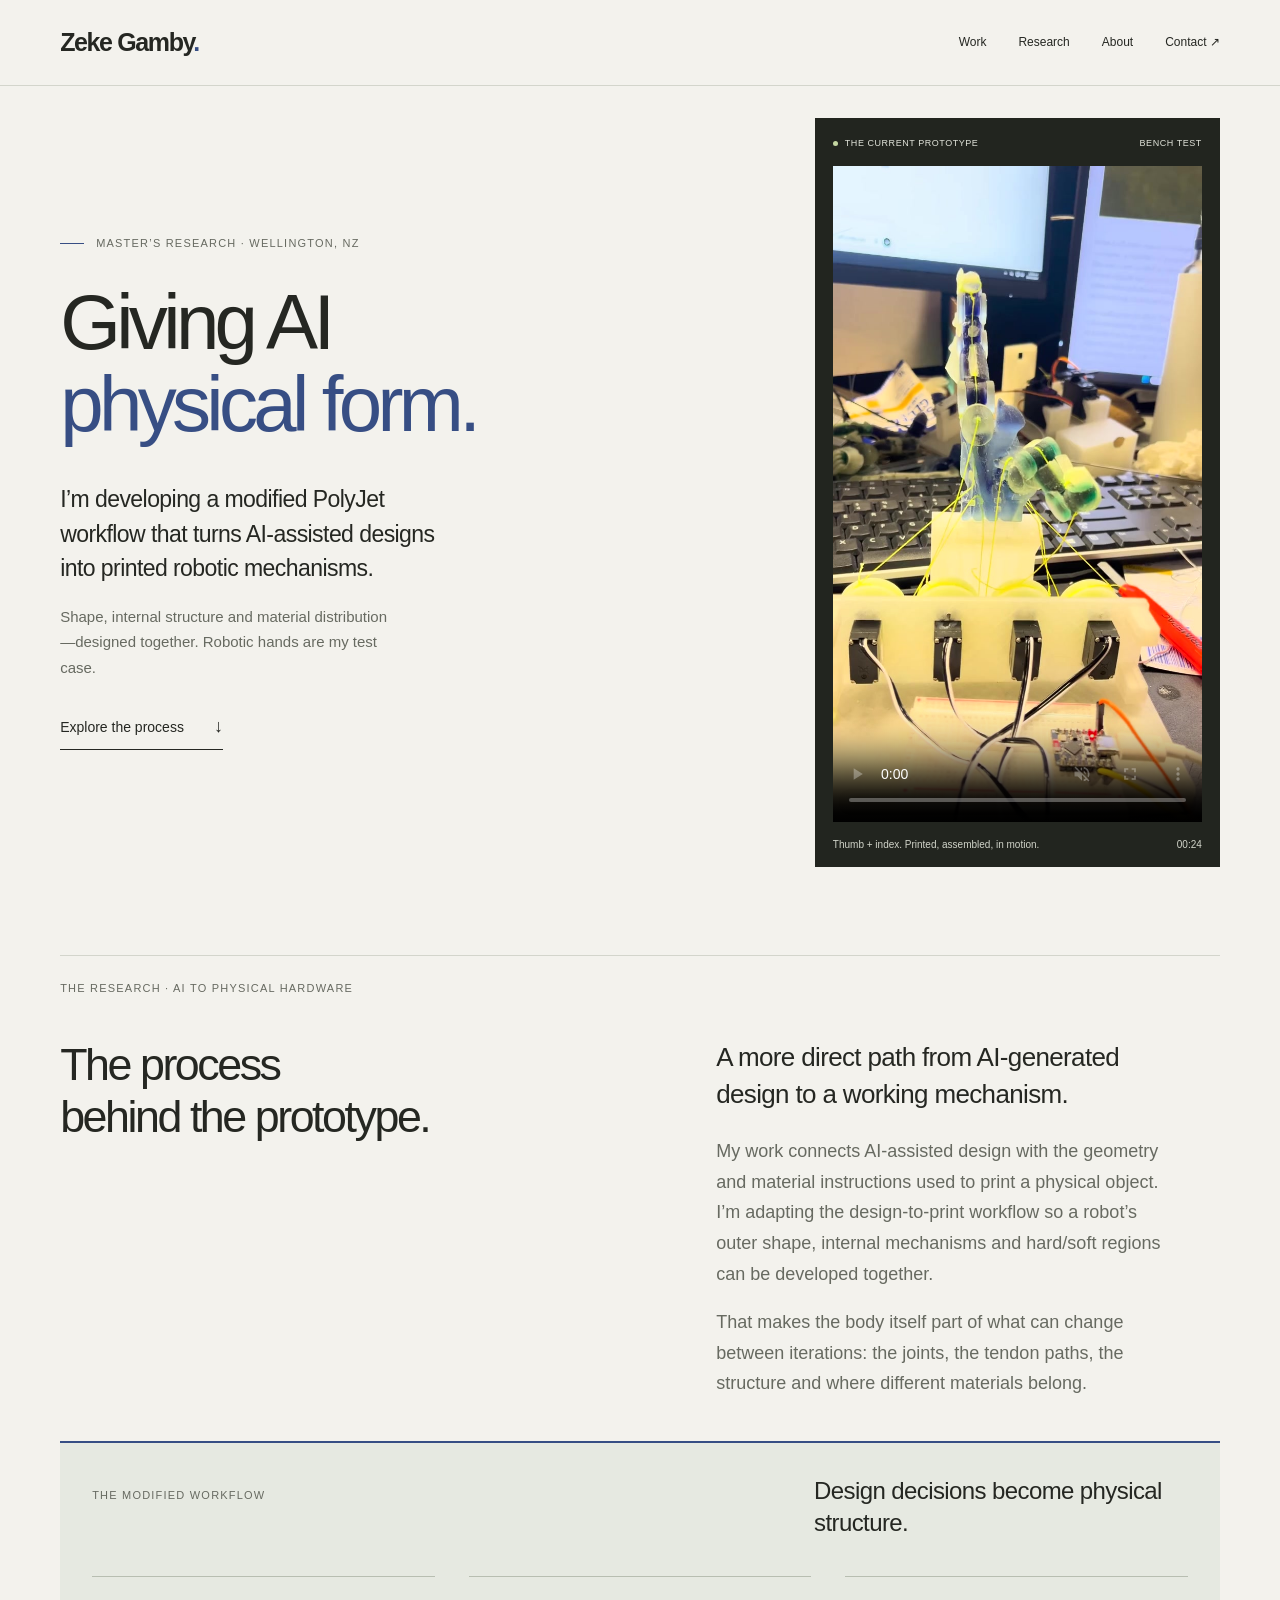
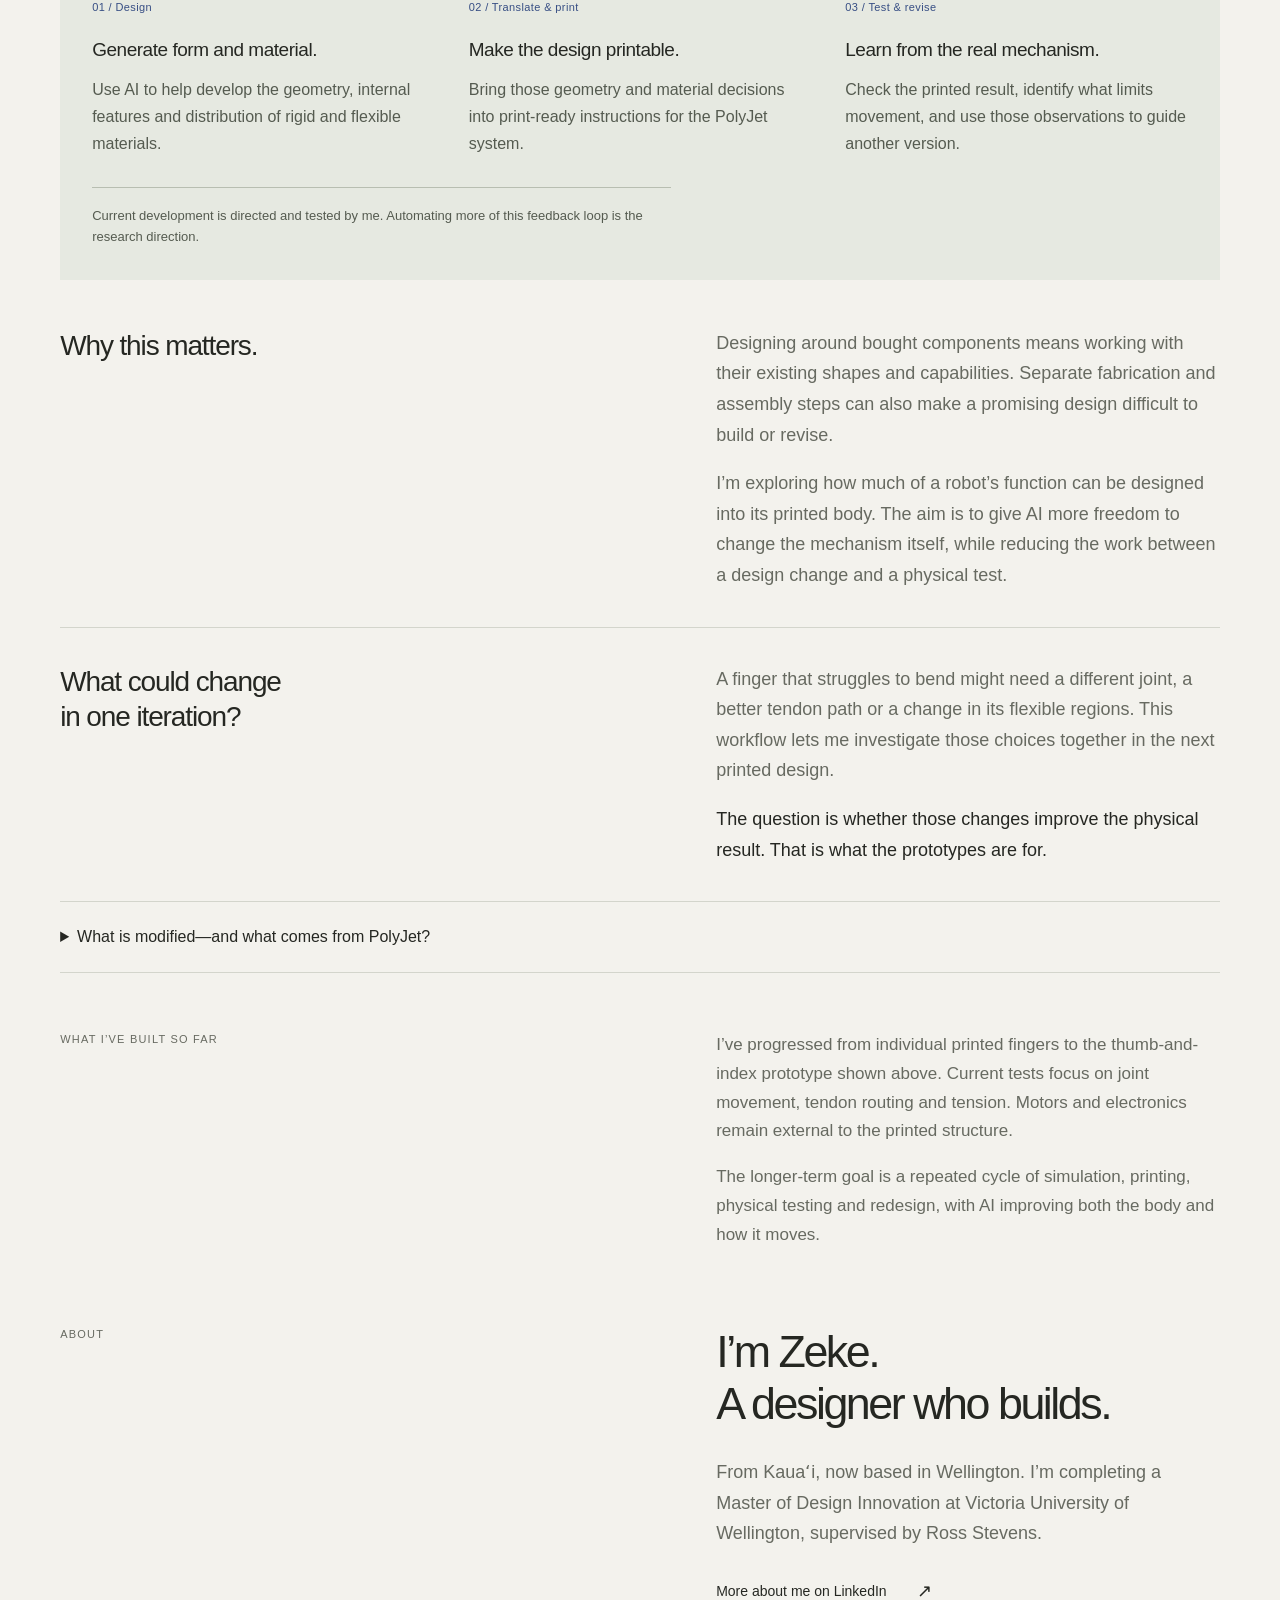
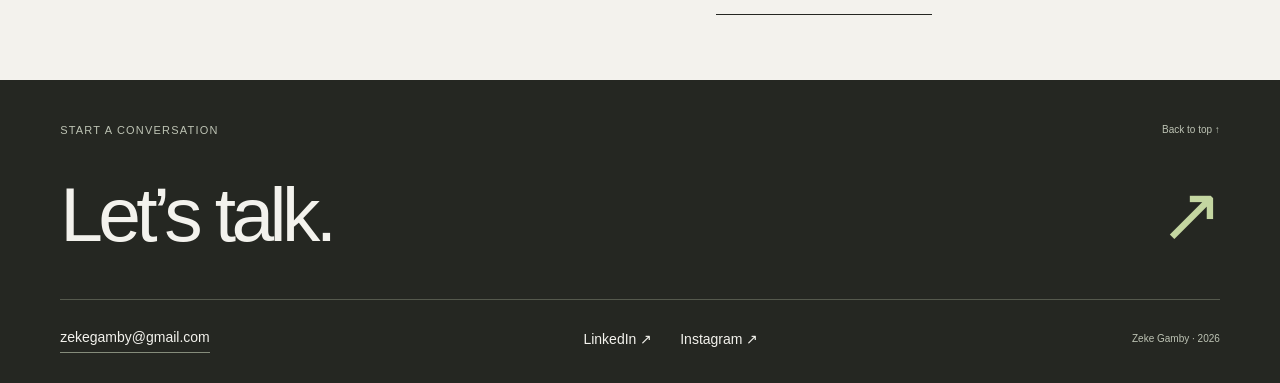
==== commit 6b3135dc: "Explain the modified AI-to-PolyJet workflow and research contribution Add a concrete design/print/te" ====
--- a/index.html
+++ b/index.html
@@ -25,9 +25,9 @@
 <div class="hero-copy">
 <p class="eyebrow"><span class="small-rule" aria-hidden="true"></span>Master’s research · Wellington, NZ</p>
 <h1 id="intro-title">Giving AI<br><span>physical form.</span></h1>
-<p class="intro">Exploring how AI can make complex physical things easier to create.</p>
-<p class="hero-detail">AI-assisted design. A modified PolyJet workflow.<br>Robotic hands, built and tested.</p>
-<a class="text-link" href="#research">Explore the research <span aria-hidden="true">↓</span></a>
+<p class="intro">I’m developing a modified PolyJet workflow that turns AI-assisted designs into printed robotic mechanisms.</p>
+<p class="hero-detail">Shape, internal structure and material distribution—designed together. Robotic hands are my test case.</p>
+<a class="text-link" href="#research">Explore the process <span aria-hidden="true">↓</span></a>
 
 </div>
 <figure class="prototype">
@@ -42,13 +42,32 @@
 </figure>
 </section>
 <section class="research wrap" id="research" aria-labelledby="research-title">
-<div class="section-heading"><p class="eyebrow">The research</p></div>
-<div class="research-intro"><h2 id="research-title">A physical<br>partner for AI.</h2><div class="research-copy">
-<p class="lead">Designing a robot’s shape and materials together.</p>
-<p>I’m developing a modified PolyJet workflow so AI-assisted designs can specify both a robot’s shape and where rigid and flexible materials go. This connects design decisions more directly to what gets printed.</p>
-<p>Robotic hands are my test case. The aim is to reduce fabrication and assembly steps, then use physical testing to improve the next design.</p>
+<div class="section-heading"><p class="eyebrow">The research · AI to physical hardware</p></div>
+<div class="research-intro"><h2 id="research-title">The process<br>behind the prototype.</h2><div class="research-copy">
+<p class="lead">A more direct path from AI-generated design to a working mechanism.</p>
+<p>My work connects AI-assisted design with the geometry and material instructions used to print a physical object. I’m adapting the design-to-print workflow so a robot’s outer shape, internal mechanisms and hard/soft regions can be developed together.</p>
+<p>That makes the body itself part of what can change between iterations: the joints, the tendon paths, the structure and where different materials belong.</p>
 </div></div>
-<div class="progress-note"><p class="eyebrow">Where I am now</p><div><p>I’ve progressed from individual fingers to the thumb-and-index prototype shown above. I’m testing joint movement, tendon routing and tension.</p><p>I currently direct the changes and carry out the tests. The longer-term goal is a cycle of simulation, printing, testing and redesign, with AI guiding more of the decisions.</p></div></div>
+<div class="process-panel" aria-labelledby="process-title">
+<div class="process-heading"><p class="eyebrow">The modified workflow</p><h3 id="process-title">Design decisions become physical structure.</h3></div>
+<ol class="process-steps">
+<li><span class="step-label">01 / Design</span><h4>Generate form and material.</h4><p>Use AI to help develop the geometry, internal features and distribution of rigid and flexible materials.</p></li>
+<li><span class="step-label">02 / Translate &amp; print</span><h4>Make the design printable.</h4><p>Bring those geometry and material decisions into print-ready instructions for the PolyJet system.</p></li>
+<li><span class="step-label">03 / Test &amp; revise</span><h4>Learn from the real mechanism.</h4><p>Check the printed result, identify what limits movement, and use those observations to guide another version.</p></li>
+</ol>
+<p class="process-caption">Current development is directed and tested by me. Automating more of this feedback loop is the research direction.</p>
+</div>
+<div class="research-row">
+<h3>Why this matters.</h3><div><p>Designing around bought components means working with their existing shapes and capabilities. Separate fabrication and assembly steps can also make a promising design difficult to build or revise.</p><p>I’m exploring how much of a robot’s function can be designed into its printed body. The aim is to give AI more freedom to change the mechanism itself, while reducing the work between a design change and a physical test.</p></div>
+</div>
+<div class="research-row practical-example">
+<h3>What could change<br>in one iteration?</h3><div><p>A finger that struggles to bend might need a different joint, a better tendon path or a change in its flexible regions. This workflow lets me investigate those choices together in the next printed design.</p><p class="example-note">The question is whether those changes improve the physical result. That is what the prototypes are for.</p></div>
+</div>
+<details class="technical-context">
+<summary>What is modified—and what comes from PolyJet?</summary>
+<div><p>PolyJet already provides multimaterial printing and voxel-level material control. My work builds on that platform by developing the design-to-print workflow around AI-generated geometry and material instructions, and testing it through robotic mechanisms.</p><p>The contribution I’m investigating is how that connection supports the creation and revision of functional hardware. The public description covers what the workflow enables; it leaves out the implementation details.</p><a href="https://support.stratasys.com/en/Software/GrabCAD-Print/Tips-Guides-and-FAQs/Guide-to-Voxel-Printing" target="_blank" rel="noopener noreferrer">Background: Stratasys’ guide to voxel printing ↗</a></div>
+</details>
+<div class="progress-note"><p class="eyebrow">What I’ve built so far</p><div><p>I’ve progressed from individual printed fingers to the thumb-and-index prototype shown above. Current tests focus on joint movement, tendon routing and tension. Motors and electronics remain external to the printed structure.</p><p>The longer-term goal is a repeated cycle of simulation, printing, physical testing and redesign, with AI improving both the body and how it moves.</p></div></div>
 </section>
 <section class="about wrap" id="about" aria-labelledby="about-title">
 <p class="eyebrow">About</p>
--- a/assets/research.css
+++ b/assets/research.css
@@ -42,3 +42,27 @@
 .footer-bottom{font-size:14px}
 @media(max-width:1000px){h1{font-size:clamp(44px,6.2vw,66px)}.hero{gap:30px}.hero-detail{font-size:14px}.research-copy p,.about>div>p{font-size:17px}.video-label{font-size:8px}figcaption{font-size:9px}}
 @media(max-width:700px){html{scroll-padding-top:142px}.site-header{flex-wrap:wrap;gap:0;padding-top:14px;padding-bottom:8px}.wordmark{width:100%}nav{width:100%;justify-content:space-between;gap:12px;font-size:13px;margin-top:6px}.hero{grid-template-columns:1fr;padding-top:34px;gap:32px}.hero-copy>.eyebrow{font-size:10px}h1{font-size:clamp(42px,8.4vw,60px);margin-top:22px}h1 span:before{content:none}.intro{font-size:21px;margin-top:24px}.prototype{max-width:405px}.research-intro{grid-template-columns:1fr;gap:24px;padding-top:30px;padding-bottom:30px}.research-copy .lead{font-size:24px}.research-copy p,.progress-note>div,.about>div>p{font-size:17px}.progress-note,.about{grid-template-columns:1fr;gap:18px}.progress-note{padding-bottom:30px}.about{padding-top:24px}.contact-title{font-size:56px}.footer-credit{width:100%}}
+
+/* Research depth without adding navigation or hiding the actual work. */
+.hero-detail{max-width:40ch}
+.process-panel{background:#e6e9e1;border-top:2px solid var(--blue);padding:32px;margin-bottom:12px}
+.process-heading{display:flex;justify-content:space-between;gap:30px;align-items:baseline}
+.process-heading h3{font-size:24px;margin:0;max-width:28ch}
+.process-steps{display:grid;grid-template-columns:repeat(3,minmax(0,1fr));gap:34px;list-style:none;margin:36px 0 0;padding:0}
+.process-steps li{min-width:0;border-top:1px solid #b8beb1;padding-top:16px}
+.step-label{font-size:11px;color:var(--blue);letter-spacing:.035em}
+h4{font-size:19px;font-weight:500;letter-spacing:-.025em;line-height:1.4;margin:18px 0 12px}
+.process-steps p{font-size:16px;line-height:1.7;color:#555b50}
+.process-caption{font-size:13px;line-height:1.6;color:#555b50;max-width:80ch;border-top:1px solid #b8beb1;margin-top:30px;padding-top:18px}
+.research-row{display:grid;grid-template-columns:1.15fr 1fr;gap:clamp(36px,6vw,100px);padding-block:36px;border-bottom:1px solid var(--line)}
+.research-row h3{font-size:28px;margin:0;line-height:1.25;letter-spacing:-.04em}
+.research-row>div{max-width:55ch;font-size:18px;line-height:1.7;color:var(--muted)}
+.research-row .example-note{color:var(--ink)}
+.technical-context{border-bottom:1px solid var(--line);margin-bottom:30px;padding-block:22px;font-size:16px}
+.technical-context summary{cursor:pointer;font-weight:500;line-height:1.6;padding-right:12px}
+.technical-context summary:focus-visible{outline:2px solid var(--blue);outline-offset:6px}
+.technical-context>div{max-width:66ch;margin:22px 0 4px;color:var(--muted)}
+.technical-context a{font-size:13px;display:inline-block;margin-top:18px;text-decoration:underline}
+.progress-note{border-top:0}
+@media(max-width:900px){.process-heading{display:block}.process-heading h3{margin-top:14px;max-width:100%}.process-steps{gap:22px}.process-steps p{font-size:15px}}
+@media(max-width:700px){.process-panel{padding:24px 20px}.process-steps{grid-template-columns:1fr;gap:24px;margin-top:24px}.process-steps h4{margin-top:10px}.process-steps p{font-size:16px}.research-row{grid-template-columns:1fr;gap:18px;padding-block:30px}.research-row>div{font-size:17px}.research-row h3{font-size:27px}.technical-context{font-size:16px}.process-caption{font-size:13px}}
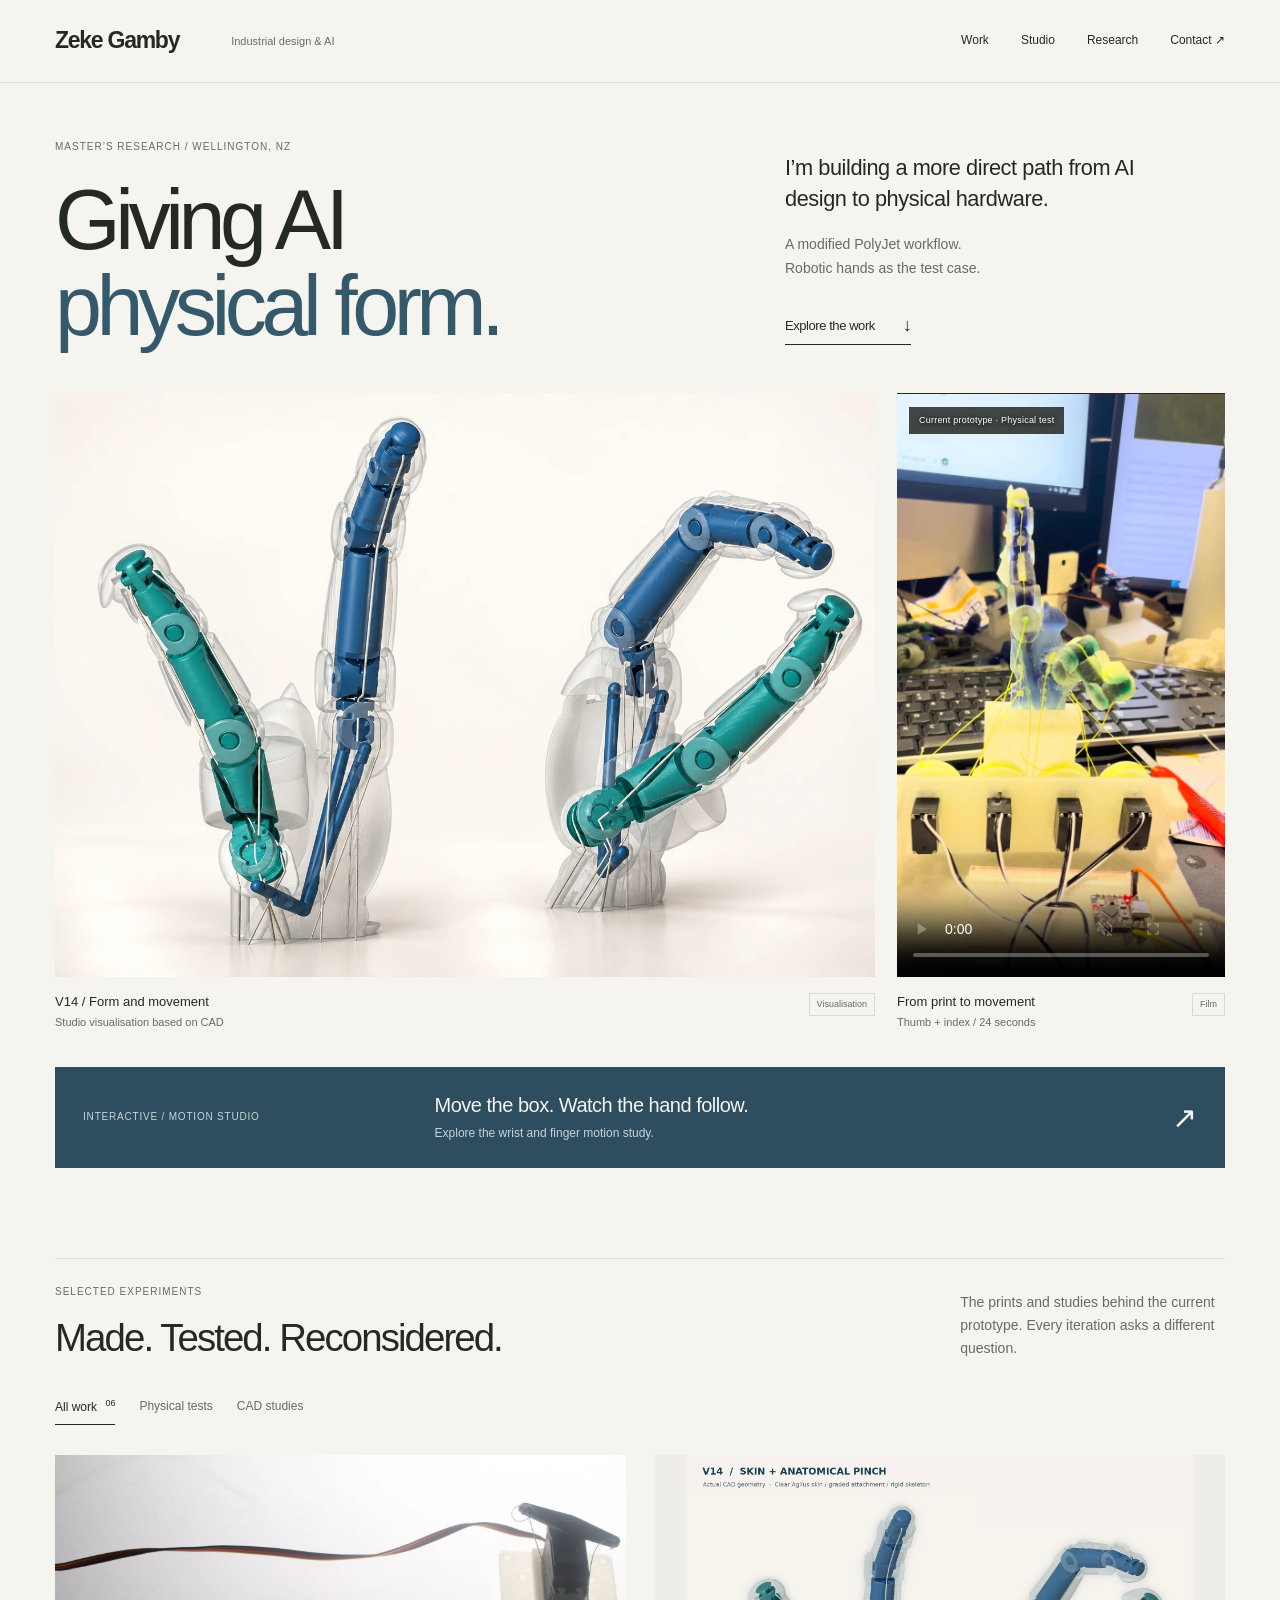
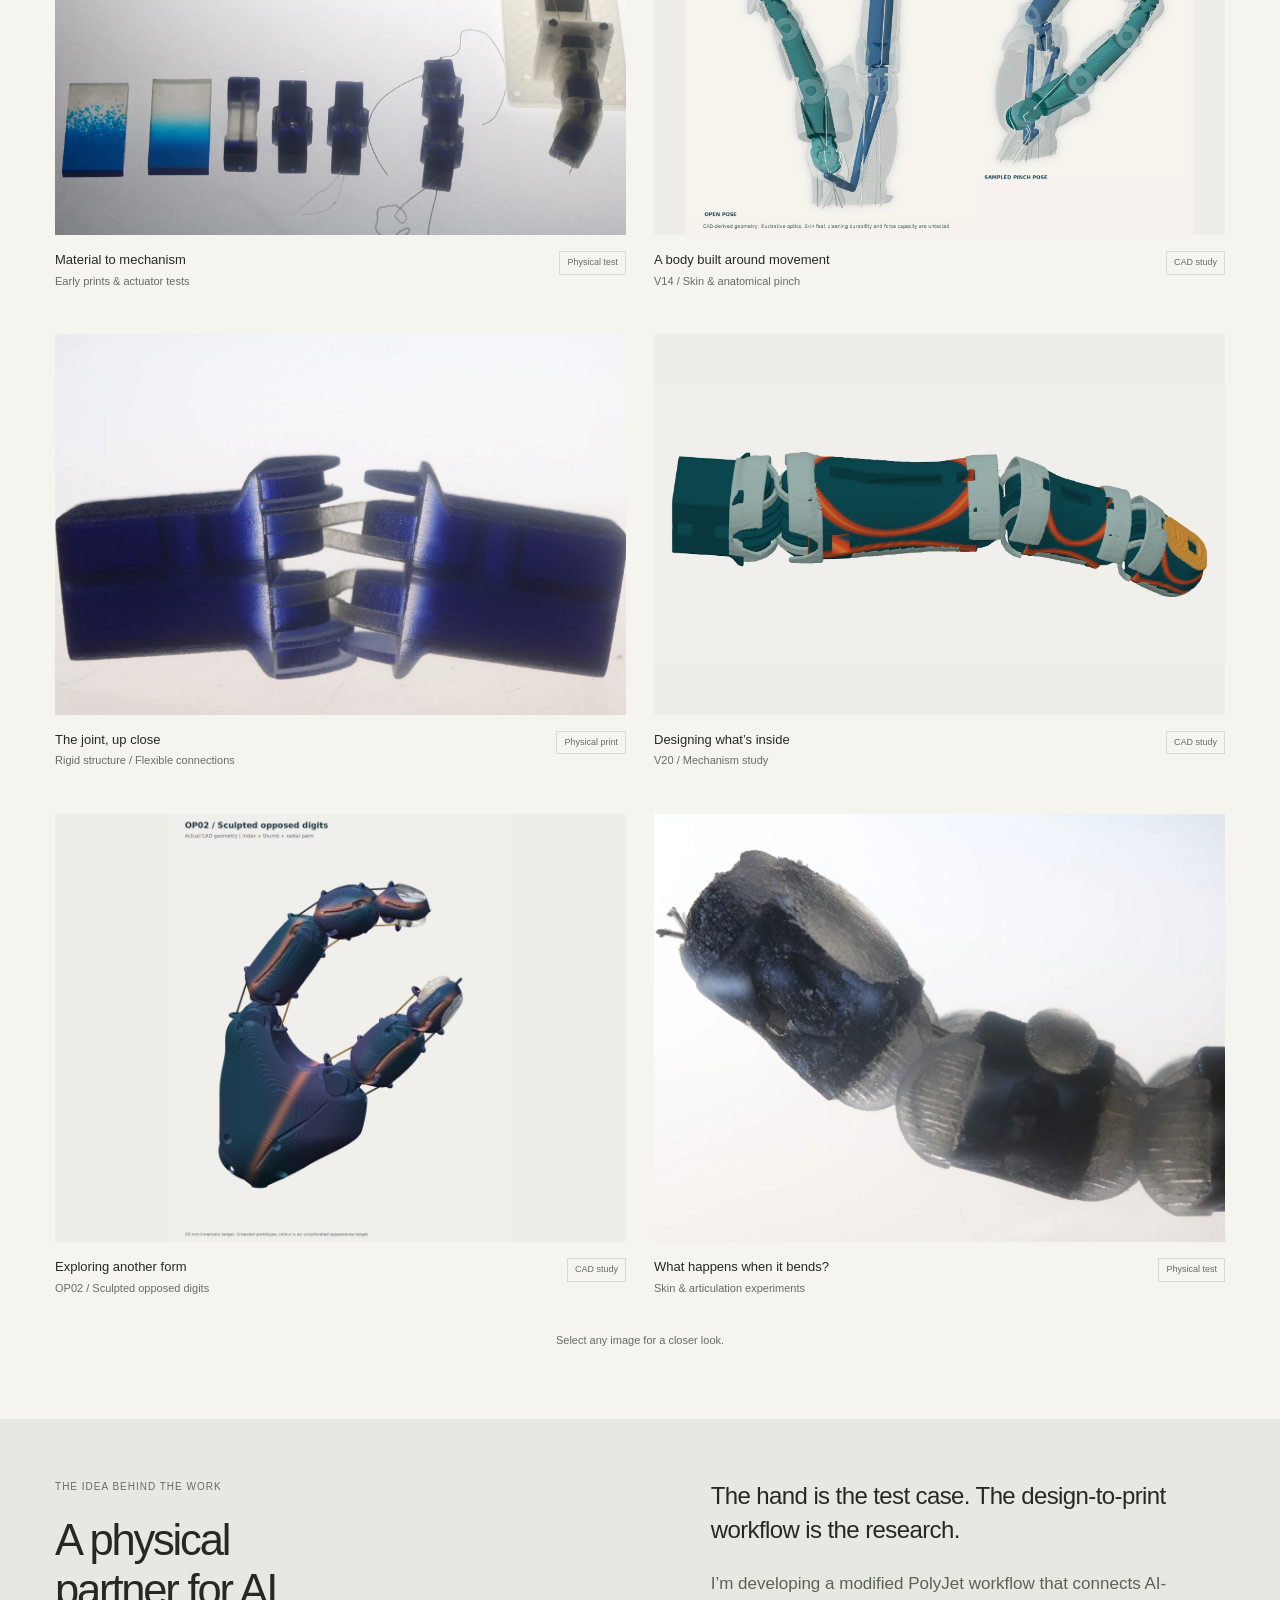
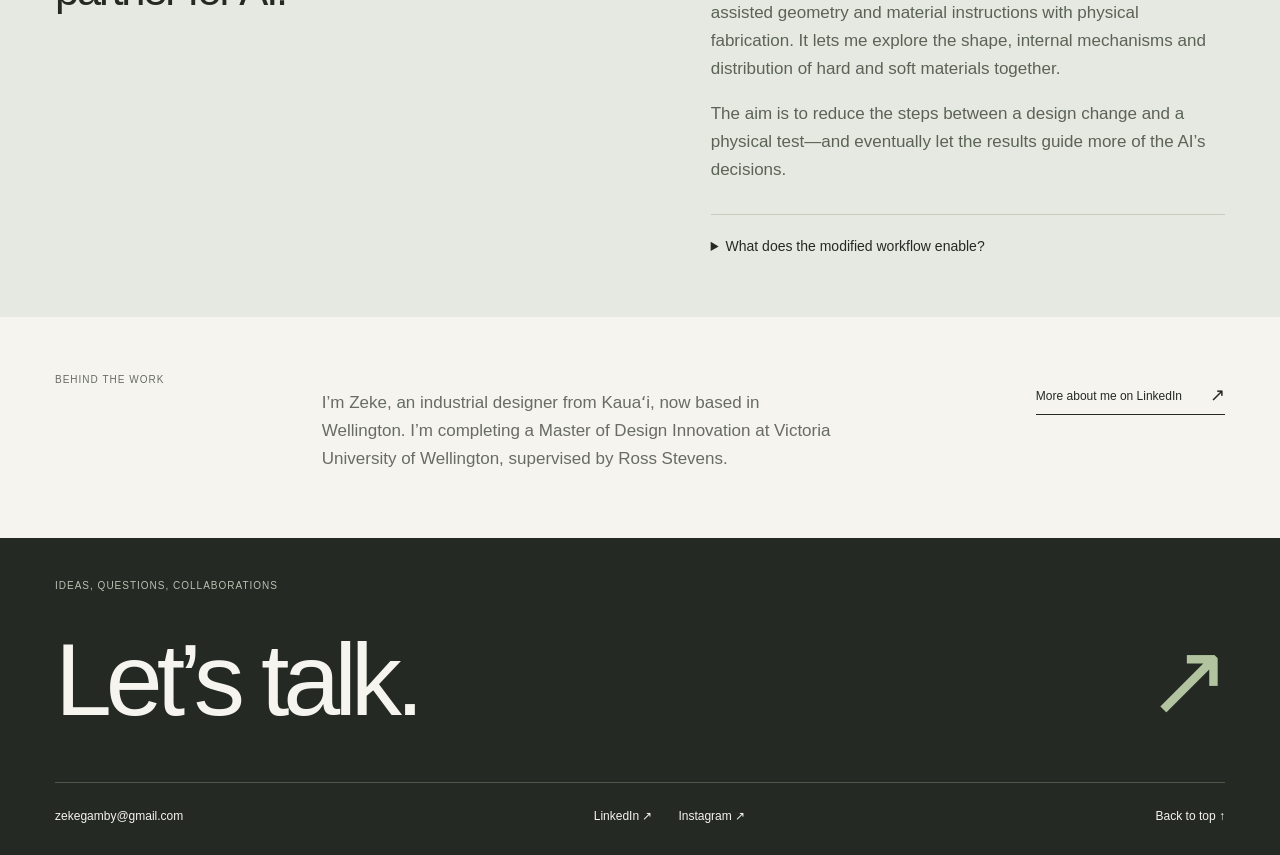
==== commit 8567832b: "Showcase prototype imagery and restore box-tracking Motion Studio Lead with a labelled V14 studio vi" ====
--- a/index.html
+++ b/index.html
@@ -2,83 +2,53 @@
 <html lang="en">
 <head>
 <meta charset="utf-8"><meta name="viewport" content="width=device-width, initial-scale=1">
-<title>Zeke Gamby — AI &amp; Printed Robotics</title>
-<meta name="description" content="Giving AI physical form. Zeke Gamby’s master’s research connects AI-assisted design with a modified PolyJet workflow, tested through printed robotic prototypes.">
-<meta name="theme-color" content="#f3f2ed"><link rel="canonical" href="https://zekegamby.com/">
-<meta property="og:type" content="website"><meta property="og:title" content="Zeke Gamby — AI &amp; Printed Robotics">
-<meta property="og:description" content="Giving AI physical form. AI-assisted design, multimaterial printing and real prototypes.">
-<meta property="og:url" content="https://zekegamby.com/"><meta property="og:image" content="https://zekegamby.com/assets/current-hand-poster.jpg">
-<meta property="og:image:alt" content="Zeke Gamby’s printed thumb-and-index prototype on its tendon-driven test rig">
-<link rel="icon" href="assets/favicon.svg" type="image/svg+xml">
-<link rel="preload" href="assets/current-hand-poster.jpg" as="image" fetchpriority="high">
-<link rel="stylesheet" href="assets/research.css">
+<title>Zeke Gamby — Giving AI Physical Form</title>
+<meta name="description" content="An exploration of AI-designed physical hardware. Printed prototypes, material experiments and robotic mechanisms by industrial designer Zeke Gamby.">
+<meta name="theme-color" content="#f5f4ef"><link rel="canonical" href="https://zekegamby.com/">
+<meta property="og:type" content="website"><meta property="og:title" content="Zeke Gamby — Giving AI Physical Form">
+<meta property="og:description" content="AI-assisted design. A modified PolyJet workflow. An evolving collection of printed robotic experiments.">
+<meta property="og:url" content="https://zekegamby.com/"><meta property="og:image" content="https://zekegamby.com/assets/gallery/v14-studio.webp">
+<meta property="og:image:alt" content="Studio visualisation based on Zeke Gamby’s V14 thumb-and-index CAD study">
+<link rel="icon" href="assets/favicon.svg" type="image/svg+xml"><link rel="stylesheet" href="assets/research.css">
+<link rel="preload" href="assets/gallery/v14-studio.webp" as="image" fetchpriority="high">
 </head>
 <body>
 <a class="skip" href="#main">Skip to content</a>
-<header class="site-header wrap">
-<a class="wordmark" href="index.html" aria-label="Zeke Gamby, home">Zeke Gamby<span class="wordmark-dot" aria-hidden="true">.</span></a>
-<span class="header-discipline">Industrial design &amp; robotics</span>
-<nav aria-label="Main navigation"><a href="#work">Work</a><a href="#research">Research</a><a href="#about">About</a><a href="#contact">Contact <span aria-hidden="true">↗</span></a></nav>
-</header>
+<header class="site-header"><div class="wrap header-inner">
+<a class="wordmark" href="index.html">Zeke Gamby</a>
+<p class="header-note">Industrial design &amp; AI</p>
+<nav aria-label="Main navigation"><a href="#work">Work</a><a href="motion-lab.html">Studio</a><a href="#research">Research</a><a href="#contact">Contact <span aria-hidden="true">↗</span></a></nav>
+</div></header>
 <main id="main">
-<section class="hero wrap" id="work" aria-labelledby="intro-title">
-<div class="hero-copy">
-<p class="eyebrow"><span class="small-rule" aria-hidden="true"></span>Master’s research · Wellington, NZ</p>
-<h1 id="intro-title">Giving AI<br><span>physical form.</span></h1>
-<p class="intro">I’m developing a modified PolyJet workflow that turns AI-assisted designs into printed robotic mechanisms.</p>
-<p class="hero-detail">Shape, internal structure and material distribution—designed together. Robotic hands are my test case.</p>
-<a class="text-link" href="#research">Explore the process <span aria-hidden="true">↓</span></a>
-
-</div>
-<figure class="prototype">
-<div class="video-label"><span><span class="status-dot" aria-hidden="true"></span>The current prototype</span><span>Bench test</span></div>
-<div class="video-frame">
-<video id="prototype-video" controls playsinline muted loop preload="metadata" poster="assets/current-hand-poster.jpg" width="480" height="854" aria-label="Watch the printed thumb-and-index prototype moving on its test rig" aria-describedby="prototype-caption">
-<source src="assets/current-hand-demo.mp4" type="video/mp4">
-<p><a href="assets/current-hand-demo.mp4">Watch the prototype video</a>.</p>
-</video>
-</div>
-<figcaption id="prototype-caption"><span>Thumb + index. Printed, assembled, in motion.</span><span>00:24</span></figcaption>
-</figure>
+<section class="intro wrap" aria-labelledby="intro-title">
+<div><p class="eyebrow">Master’s research / Wellington, NZ</p><h1 id="intro-title">Giving AI<br><span>physical form.</span></h1></div>
+<div class="intro-copy"><p>I’m building a more direct path from AI design to physical hardware.</p><p class="muted">A modified PolyJet workflow.<br>Robotic hands as the test case.</p><a class="text-link" href="#work">Explore the work <span aria-hidden="true">↓</span></a></div>
 </section>
-<section class="research wrap" id="research" aria-labelledby="research-title">
-<div class="section-heading"><p class="eyebrow">The research · AI to physical hardware</p></div>
-<div class="research-intro"><h2 id="research-title">The process<br>behind the prototype.</h2><div class="research-copy">
-<p class="lead">A more direct path from AI-generated design to a working mechanism.</p>
-<p>My work connects AI-assisted design with the geometry and material instructions used to print a physical object. I’m adapting the design-to-print workflow so a robot’s outer shape, internal mechanisms and hard/soft regions can be developed together.</p>
-<p>That makes the body itself part of what can change between iterations: the joints, the tendon paths, the structure and where different materials belong.</p>
-</div></div>
-<div class="process-panel" aria-labelledby="process-title">
-<div class="process-heading"><p class="eyebrow">The modified workflow</p><h3 id="process-title">Design decisions become physical structure.</h3></div>
-<ol class="process-steps">
-<li><span class="step-label">01 / Design</span><h4>Generate form and material.</h4><p>Use AI to help develop the geometry, internal features and distribution of rigid and flexible materials.</p></li>
-<li><span class="step-label">02 / Translate &amp; print</span><h4>Make the design printable.</h4><p>Bring those geometry and material decisions into print-ready instructions for the PolyJet system.</p></li>
-<li><span class="step-label">03 / Test &amp; revise</span><h4>Learn from the real mechanism.</h4><p>Check the printed result, identify what limits movement, and use those observations to guide another version.</p></li>
-</ol>
-<p class="process-caption">Current development is directed and tested by me. Automating more of this feedback loop is the research direction.</p>
-</div>
-<div class="research-row">
-<h3>Why this matters.</h3><div><p>Designing around bought components means working with their existing shapes and capabilities. Separate fabrication and assembly steps can also make a promising design difficult to build or revise.</p><p>I’m exploring how much of a robot’s function can be designed into its printed body. The aim is to give AI more freedom to change the mechanism itself, while reducing the work between a design change and a physical test.</p></div>
-</div>
-<div class="research-row practical-example">
-<h3>What could change<br>in one iteration?</h3><div><p>A finger that struggles to bend might need a different joint, a better tendon path or a change in its flexible regions. This workflow lets me investigate those choices together in the next printed design.</p><p class="example-note">The question is whether those changes improve the physical result. That is what the prototypes are for.</p></div>
-</div>
-<details class="technical-context">
-<summary>What is modified—and what comes from PolyJet?</summary>
-<div><p>PolyJet already provides multimaterial printing and voxel-level material control. My work builds on that platform by developing the design-to-print workflow around AI-generated geometry and material instructions, and testing it through robotic mechanisms.</p><p>The contribution I’m investigating is how that connection supports the creation and revision of functional hardware. The public description covers what the workflow enables; it leaves out the implementation details.</p><a href="https://support.stratasys.com/en/Software/GrabCAD-Print/Tips-Guides-and-FAQs/Guide-to-Voxel-Printing" target="_blank" rel="noopener noreferrer">Background: Stratasys’ guide to voxel printing ↗</a></div>
-</details>
-<div class="progress-note"><p class="eyebrow">What I’ve built so far</p><div><p>I’ve progressed from individual printed fingers to the thumb-and-index prototype shown above. Current tests focus on joint movement, tendon routing and tension. Motors and electronics remain external to the printed structure.</p><p>The longer-term goal is a repeated cycle of simulation, printing, physical testing and redesign, with AI improving both the body and how it moves.</p></div></div>
+<section class="showcase wrap" aria-label="Featured work">
+<figure class="featured-render"><a class="feature-image" href="assets/gallery/v14-studio.webp" data-gallery data-kind="render" data-title="V14 / Form and movement" data-caption="AI-assisted studio visualisation based on the V14 CAD study. An interpretation of the design, not a photograph or a simulation result." aria-label="Enlarge V14 studio visualisation"><img src="assets/gallery/v14-studio.webp" alt="Studio visualisation of the clear-skinned blue and teal thumb-and-index design in open and curled poses" width="1536" height="1024" fetchpriority="high"><span class="image-open" aria-hidden="true">↗</span></a><figcaption><span><strong>V14 / Form and movement</strong><span class="caption-detail">Studio visualisation based on CAD</span></span><span class="type-tag">Visualisation</span></figcaption></figure>
+<figure class="featured-video"><div class="video-stage"><span class="video-status">Current prototype · Physical test</span><video id="prototype-video" controls playsinline muted loop preload="metadata" poster="assets/current-hand-poster.jpg" width="480" height="854" aria-label="Current thumb-and-index prototype moving on the test rig"><source src="assets/current-hand-demo.mp4" type="video/mp4"><a href="assets/current-hand-demo.mp4">Watch the current prototype</a></video></div><figcaption><span><strong>From print to movement</strong><span class="caption-detail">Thumb + index / 24 seconds</span></span><span class="type-tag">Film</span></figcaption></figure>
 </section>
-<section class="about wrap" id="about" aria-labelledby="about-title">
-<p class="eyebrow">About</p>
-<div><h2 id="about-title">I’m Zeke.<br>A designer who builds.</h2><p>From Kauaʻi, now based in Wellington. I’m completing a Master of Design Innovation at Victoria University of Wellington, supervised by Ross Stevens.</p>
-<a class="text-link" href="https://www.linkedin.com/in/zeke-gamby-300028306/" target="_blank" rel="noopener noreferrer">More about me on LinkedIn <span aria-hidden="true">↗</span></a></div>
+<div class="wrap"><a class="studio-link" href="motion-lab.html"><span class="studio-label">Interactive / Motion Studio</span><span class="studio-copy"><strong>Move the box. Watch the hand follow.</strong><span>Explore the wrist and finger motion study.</span></span><span class="studio-arrow" aria-hidden="true">↗</span></a></div>
+<section class="work wrap" id="work" aria-labelledby="work-title">
+<div class="section-top"><div><p class="eyebrow">Selected experiments</p><h2 id="work-title">Made. Tested. Reconsidered.</h2></div><p class="section-intro">The prints and studies behind the current prototype. Every iteration asks a different question.</p></div>
+<div class="gallery-filters" role="group" aria-label="Filter selected experiments"><button type="button" data-filter="all" aria-pressed="true">All work <span>06</span></button><button type="button" data-filter="physical" aria-pressed="false">Physical tests</button><button type="button" data-filter="cad" aria-pressed="false">CAD studies</button></div>
+<div class="work-grid">
+<figure class="work-item" data-category="physical"><a href="assets/gallery/early-test-series.webp" data-gallery data-kind="physical" data-title="Material to mechanism" data-caption="Earlier physical prints: material samples, articulated joint studies and a servo-driven finger test, arranged together on the bench." class="work-image landscape"><img src="assets/gallery/early-test-series.webp" alt="A row of blue material samples and printed finger joints alongside a servo-driven finger" width="1800" height="1200" loading="lazy"><span class="image-open" aria-hidden="true">↗</span></a><figcaption><span><strong>Material to mechanism</strong><span class="caption-detail">Early prints &amp; actuator tests</span></span><span class="type-tag">Physical test</span></figcaption></figure>
+<figure class="work-item" data-category="cad"><a href="assets/gallery/v14-cad-study.webp" data-gallery data-kind="cad" data-title="A body built around movement" data-caption="V14 CAD study of the thumb-and-index arrangement, shown open and in a sampled pinch pose. This is a digital design study; the poses do not establish physical grasp performance." class="work-image landscape contain"><img src="assets/gallery/v14-cad-study.webp" alt="V14 CAD study showing clear skin over blue and teal internal structures in two poses" width="1800" height="1350" loading="lazy"><span class="image-open" aria-hidden="true">↗</span></a><figcaption><span><strong>A body built around movement</strong><span class="caption-detail">V14 / Skin &amp; anatomical pinch</span></span><span class="type-tag">CAD study</span></figcaption></figure>
+<figure class="work-item" data-category="physical"><a href="assets/gallery/printed-joint.webp" data-gallery data-kind="physical" data-title="The joint, up close" data-caption="A physical joint experiment combining blue rigid regions with translucent connections. One of the earlier iterations exploring articulation within a printed structure." class="work-image landscape"><img src="assets/gallery/printed-joint.webp" alt="Close-up of a blue printed joint with translucent connecting elements" width="1800" height="1200" loading="lazy"><span class="image-open" aria-hidden="true">↗</span></a><figcaption><span><strong>The joint, up close</strong><span class="caption-detail">Rigid structure / Flexible connections</span></span><span class="type-tag">Physical print</span></figcaption></figure>
+<figure class="work-item" data-category="cad"><a href="assets/gallery/finger-mechanism-cad.webp" data-gallery data-kind="cad" data-title="Designing what’s inside" data-caption="V20 finger CAD study, showing articulated segments and the routing of internal features. An earlier design iteration, not the current prototype." class="work-image landscape contain"><img src="assets/gallery/finger-mechanism-cad.webp" alt="V20 digital finger model with articulated teal segments, pale joint structures and orange routed features" width="1800" height="881" loading="lazy"><span class="image-open" aria-hidden="true">↗</span></a><figcaption><span><strong>Designing what’s inside</strong><span class="caption-detail">V20 / Mechanism study</span></span><span class="type-tag">CAD study</span></figcaption></figure>
+<figure class="work-item" data-category="cad"><a href="assets/gallery/opposed-digits-cad.webp" data-gallery data-kind="cad" data-title="Exploring another form" data-caption="OP02 sculpted opposed-digits CAD study. An exploration of form around an index, thumb and partial palm; its material appearance is illustrative and physical performance was untested in this study." class="work-image portrait contain"><img src="assets/gallery/opposed-digits-cad.webp" alt="Dark blue sculpted thumb-and-index CAD model with visible tendon routes" width="1436" height="1800" loading="lazy"><span class="image-open" aria-hidden="true">↗</span></a><figcaption><span><strong>Exploring another form</strong><span class="caption-detail">OP02 / Sculpted opposed digits</span></span><span class="type-tag">CAD study</span></figcaption></figure>
+<figure class="work-item" data-category="physical"><a href="assets/gallery/skin-test.webp" data-gallery data-kind="physical" data-title="What happens when it bends?" data-caption="Close-up of an earlier physical finger with a surrounding skin. These experiments helped expose the practical challenges of combining movement and flexible material." class="work-image portrait"><img src="assets/gallery/skin-test.webp" alt="Close-up of an earlier printed finger and its surrounding flexible skin" width="1800" height="1200" loading="lazy"><span class="image-open" aria-hidden="true">↗</span></a><figcaption><span><strong>What happens when it bends?</strong><span class="caption-detail">Skin &amp; articulation experiments</span></span><span class="type-tag">Physical test</span></figcaption></figure>
+</div><p class="gallery-hint">Select any image for a closer look.</p>
 </section>
+<section class="research" id="research" aria-labelledby="research-title"><div class="wrap research-layout">
+<div><p class="eyebrow">The idea behind the work</p><h2 id="research-title">A physical<br>partner for AI.</h2></div>
+<div class="research-copy"><p class="lead">The hand is the test case. The design-to-print workflow is the research.</p><p>I’m developing a modified PolyJet workflow that connects AI-assisted geometry and material instructions with physical fabrication. It lets me explore the shape, internal mechanisms and distribution of hard and soft materials together.</p><p>The aim is to reduce the steps between a design change and a physical test—and eventually let the results guide more of the AI’s decisions.</p>
+<details><summary>What does the modified workflow enable?</summary><div><p>It connects AI-generated design decisions to the geometry and material instructions used by the printer. A redesign can involve a different joint, a revised tendon path and a change in flexible regions within the same development process.</p><p>PolyJet already supports multimaterial printing and voxel-level material control. My work builds on those capabilities through an AI-assisted design-to-print workflow and physical testing.</p><p>I currently direct the design changes and carry out the tests. Motors and electronics remain external. A more autonomous cycle of simulation, printing, testing and redesign is the longer-term goal.</p><a href="https://support.stratasys.com/en/Software/GrabCAD-Print/Tips-Guides-and-FAQs/Guide-to-Voxel-Printing" target="_blank" rel="noopener noreferrer">PolyJet platform background ↗</a></div></details>
+</div></div></section>
+<section class="about wrap" id="about"><p class="eyebrow">Behind the work</p><p>I’m Zeke, an industrial designer from Kauaʻi, now based in Wellington. I’m completing a Master of Design Innovation at Victoria University of Wellington, supervised by Ross Stevens.</p><a class="text-link" href="https://www.linkedin.com/in/zeke-gamby-300028306/" target="_blank" rel="noopener noreferrer">More about me on LinkedIn <span aria-hidden="true">↗</span></a></section>
 </main>
-<footer id="contact"><div class="wrap">
-<div class="footer-top"><p class="eyebrow">Start a conversation</p><a class="back-top" href="#main">Back to top ↑</a></div>
-<a class="contact-title" href="mailto:zekegamby@gmail.com">Let’s talk.<span aria-hidden="true">↗</span></a>
-<div class="footer-bottom"><a class="email" href="mailto:zekegamby@gmail.com">zekegamby@gmail.com</a><div class="socials"><a href="https://www.linkedin.com/in/zeke-gamby-300028306/" target="_blank" rel="noopener noreferrer">LinkedIn ↗</a><a href="https://instagram.com/zekesdesigns" target="_blank" rel="noopener noreferrer">Instagram ↗</a></div><span class="footer-credit">Zeke Gamby · 2026</span></div>
-</div></footer>
+<footer id="contact"><div class="wrap"><p class="eyebrow">Ideas, questions, collaborations</p><a class="contact-title" href="mailto:zekegamby@gmail.com">Let’s talk.<span aria-hidden="true">↗</span></a><div class="footer-bottom"><a href="mailto:zekegamby@gmail.com">zekegamby@gmail.com</a><div><a href="https://www.linkedin.com/in/zeke-gamby-300028306/" target="_blank" rel="noopener noreferrer">LinkedIn ↗</a><a href="https://instagram.com/zekesdesigns" target="_blank" rel="noopener noreferrer">Instagram ↗</a></div><a href="#main">Back to top ↑</a></div></div></footer>
+<dialog id="image-viewer" aria-labelledby="viewer-title"><div class="viewer-top"><span id="viewer-count"></span><button type="button" id="viewer-close" aria-label="Close image viewer">Close ×</button></div><img id="viewer-image" alt="Enlarged selected work"><div class="viewer-bottom"><button type="button" id="viewer-prev" aria-label="Previous image">←</button><div><h2 id="viewer-title"></h2><p id="viewer-caption"></p></div><button type="button" id="viewer-next" aria-label="Next image">→</button></div></dialog>
 <script src="assets/research.js" defer></script>
 </body></html>
--- a/assets/research.css
+++ b/assets/research.css
@@ -1,68 +1,18 @@
 @charset "UTF-8";
-:root{--paper:#f3f2ed;--ink:#252722;--muted:#676a61;--line:#d3d5cc;--blue:#374e84;--gutter:clamp(22px,4.7vw,80px);font-synthesis:none;color-scheme:light}
-*{box-sizing:border-box}html{scroll-behavior:smooth;scroll-padding-top:32px}body{margin:0;background:var(--paper);color:var(--ink);font:16px/1.65 "Helvetica Neue",Helvetica,Arial,sans-serif;-webkit-font-smoothing:antialiased}a{color:inherit;text-decoration:none;text-underline-offset:5px}a:hover{text-decoration:underline}a:focus-visible,video:focus-visible{outline:2px solid var(--blue);outline-offset:6px}figure,h1,h2,h3,p{margin:0}p+p{margin-top:1em}.wrap{max-width:1600px;margin-inline:auto;padding-inline:var(--gutter)}.skip{position:fixed;z-index:50;left:24px;top:-100px;padding:12px 20px;background:var(--ink);color:white}.skip:focus{top:12px}
-.site-header{min-height:100px;display:flex;align-items:center;justify-content:space-between;gap:28px}.wordmark{font-size:25px;font-weight:650;letter-spacing:-.055em;white-space:nowrap}.wordmark-dot{color:var(--blue)}.header-discipline{font-size:11px;color:var(--muted);margin-right:auto;margin-left:28px}nav{display:flex;gap:32px;font-size:12px}nav a{padding-block:12px}.eyebrow{font-size:10px;letter-spacing:.11em;text-transform:uppercase;font-weight:500;line-height:1.6;color:var(--muted)}
-.hero{display:grid;grid-template-columns:minmax(0,1.15fr) minmax(0,1fr);gap:clamp(36px,6vw,100px);padding-top:30px;padding-bottom:88px;align-items:stretch}.hero-copy{padding-top:26px;display:flex;flex-direction:column;align-items:flex-start;min-width:0}.hero-copy>.eyebrow{display:flex;gap:12px;align-items:center}.small-rule{width:24px;height:1px;background:var(--blue)}h1{font-size:clamp(76px,8.8vw,140px);font-weight:450;line-height:.94;letter-spacing:-.075em;margin-top:40px}h1 span{color:var(--blue)}.intro{font-size:clamp(19px,1.8vw,26px);line-height:1.45;letter-spacing:-.025em;max-width:27ch;margin-top:36px}.hero-detail{font-size:13px;color:var(--muted);line-height:1.8;margin-top:18px}.text-link{display:inline-flex;align-items:center;gap:30px;font-size:12px;border-bottom:1px solid var(--ink);padding-block:12px 7px;margin-top:20px}.text-link span{font-size:18px;transition:transform .2s}.text-link:hover span{transform:translate(2px,2px)}.hero-footnote{width:100%;margin-top:auto;padding-top:48px;display:flex;justify-content:space-between;gap:16px;font-size:9px;letter-spacing:.03em;color:var(--muted)}
-.prototype{width:100%;max-width:490px;justify-self:end;background:#22251f;color:var(--paper);padding:18px 18px 0;align-self:start}.video-label{display:flex;justify-content:space-between;align-items:center;gap:12px;font-size:8px;letter-spacing:.06em;text-transform:uppercase;margin-bottom:15px;color:#e0e3d9}.video-label>span:first-child{display:flex;align-items:center;gap:7px}.status-dot{width:5px;height:5px;border-radius:50%;background:#c4d6a1;display:inline-block}.video-frame{background:#33362c}video{display:block;width:100%;height:auto;aspect-ratio:9/16;object-fit:contain}figcaption{display:flex;justify-content:space-between;gap:14px;align-items:center;font-size:9px;line-height:1.5;padding-block:15px;color:#d2d5ca}figcaption>span:last-child{font-variant-numeric:tabular-nums;white-space:nowrap}
-.section-heading{border-top:1px solid var(--line);padding-top:24px;display:flex;justify-content:space-between;gap:20px}.research-intro{display:grid;grid-template-columns:1.15fr 1fr;gap:clamp(36px,6vw,100px);padding-top:55px}h2{font-size:clamp(38px,4.5vw,68px);font-weight:450;line-height:1.08;letter-spacing:-.055em}.research-copy{max-width:51ch}.research-copy p{color:var(--muted);font-size:15px}.research-copy .lead{font-size:clamp(21px,2vw,28px);line-height:1.4;letter-spacing:-.025em;color:var(--ink);margin-bottom:24px}.research-details{display:grid;grid-template-columns:repeat(3,minmax(0,1fr));gap:40px;padding-block:64px 42px}.research-details>div{border-top:1px solid var(--line);padding-top:18px}.detail-number{font:12px/1.5 Georgia,serif;color:var(--blue)}h3{font-size:19px;font-weight:500;line-height:1.35;letter-spacing:-.025em;margin-top:24px;margin-bottom:12px}.research-details p{font-size:14px;color:var(--muted);max-width:38ch}.progress-note{padding:24px 0 48px;display:grid;grid-template-columns:1fr 2fr;gap:40px;border-top:1px solid var(--line)}.progress-note>p:last-child{font-size:13px;color:var(--muted);max-width:76ch}
-.about{display:grid;grid-template-columns:1fr 2fr;gap:40px;padding-top:48px;padding-bottom:92px}.about>div{max-width:650px}.about>div>p{font-size:16px;max-width:51ch;color:var(--muted);margin-top:28px}.about .text-link{margin-top:16px}
-footer{background:var(--ink);color:var(--paper);padding-block:42px 30px}footer .eyebrow{color:#bdc3b4}.footer-top{display:flex;justify-content:space-between;gap:20px}.back-top{font-size:10px;color:#bdc3b4}.contact-title{font-size:clamp(48px,7.5vw,112px);line-height:1.04;letter-spacing:-.06em;font-weight:450;display:block;position:relative;padding-block:45px 60px;max-width:1200px}.contact-title>span{position:absolute;right:0;bottom:60px;color:#c4d6a1}.contact-title:hover{text-decoration:none;color:#c4d6a1}.footer-bottom{display:flex;justify-content:space-between;align-items:center;flex-wrap:wrap;gap:24px;border-top:1px solid #55594d;padding-top:26px;font-size:12px}.email{border-bottom:1px solid #858c7b;padding-bottom:3px}.socials{display:flex;gap:28px}.footer-credit{font-size:10px;color:#bdc3b4}
-@media(min-width:1500px){.hero-copy{padding-top:40px}.intro{margin-top:42px}}
-@media(max-width:1000px){.header-discipline{display:none}.hero{gap:36px}.hero-copy{padding-top:16px}h1{font-size:clamp(76px,9.4vw,100px);margin-top:30px}.intro{font-size:21px;margin-top:28px}.prototype{padding:12px 12px 0}.hero-footnote{flex-direction:column;gap:5px;padding-top:32px}.research-details{gap:26px}.research-intro{gap:36px}}
-@media(max-width:700px){.site-header{min-height:78px;gap:20px}.wordmark{font-size:23px}nav{gap:20px;font-size:11px}.hero{grid-template-columns:1fr;padding-top:8px;padding-bottom:50px;gap:34px}.hero-copy{padding-top:18px}.hero-copy>.eyebrow{font-size:9px}h1{font-size:clamp(76px,15vw,108px);margin-top:28px;line-height:.95}h1 br:nth-of-type(2){display:none}h1 span:before{content:' '}.intro{font-size:21px;max-width:31ch;margin-top:26px}.hero-detail{margin-top:14px}.text-link{margin-top:12px}.hero-footnote{display:none}.prototype{max-width:430px;justify-self:center;padding:14px 14px 0}.video-label{font-size:8px}figcaption{padding-block:13px}.section-heading>.eyebrow:last-child{font-size:8px}.research-intro{grid-template-columns:1fr;padding-top:34px;gap:28px}h2{font-size:clamp(38px,8vw,52px)}.research-copy{max-width:100%}.research-copy .lead{font-size:23px}.research-details{grid-template-columns:1fr;gap:24px;padding-block:38px 30px}.research-details>div{display:grid;grid-template-columns:26px 1fr;column-gap:16px}.detail-number{padding-top:3px}h3{margin:0 0 10px}.research-details p{grid-column:2;max-width:100%}.progress-note{grid-template-columns:1fr;gap:14px;padding-bottom:30px}.about{grid-template-columns:1fr;gap:24px;padding-top:30px;padding-bottom:55px}.about>div>p{margin-top:24px}.contact-title{font-size:clamp(43px,9vw,68px);padding-block:34px 42px}.contact-title>span{font-size:36px;bottom:42px}.footer-bottom{align-items:flex-start}.footer-credit{width:100%}}
-@media(max-width:360px){nav{gap:13px;font-size:10px}.wordmark{font-size:21px}.site-header{gap:12px}.contact-title{font-size:40px}.contact-title>span{font-size:24px}figcaption{font-size:8px}.section-heading{flex-wrap:wrap;gap:6px}}
-@media(prefers-reduced-motion:reduce){html{scroll-behavior:auto}.text-link span{transition:none}}
-@media print{.site-header,.skip,footer{display:none}.hero{grid-template-columns:1fr 1fr;gap:30px}h1{font-size:64px}.research-details,.about{break-inside:avoid}body{background:white;color:black}}
+:root{--paper:#f5f4ef;--ink:#252924;--muted:#686c64;--line:#d8dbd1;--accent:#34596b;--gutter:clamp(20px,4.3vw,76px);color-scheme:light;font-synthesis:none}
+*{box-sizing:border-box}html{scroll-behavior:smooth;scroll-padding-top:100px}body{margin:0;background:var(--paper);color:var(--ink);font:17px/1.65 "Helvetica Neue",Helvetica,Arial,sans-serif;-webkit-font-smoothing:antialiased}body.viewer-open{overflow:hidden}a{color:inherit;text-decoration:none;text-underline-offset:5px}a:hover{text-decoration:underline}a:focus-visible,button:focus-visible,summary:focus-visible,video:focus-visible{outline:2px solid var(--accent);outline-offset:5px}button{font:inherit;color:inherit;cursor:pointer}figure,p,h1,h2,h3{margin:0}p+p{margin-top:1em}img,video{display:block;max-width:100%}.wrap{max-width:1660px;margin-inline:auto;padding-inline:var(--gutter)}.skip{position:fixed;left:20px;top:-100px;z-index:100;background:var(--ink);color:white;padding:12px 20px}.skip:focus{top:12px}.site-header{position:sticky;top:0;z-index:20;background:var(--paper);border-bottom:1px solid var(--line)}.header-inner{min-height:82px;display:flex;align-items:center;justify-content:space-between;gap:32px}.wordmark{font-size:23px;letter-spacing:-.055em;font-weight:650;white-space:nowrap}.wordmark span{font-size:10px;vertical-align:super;margin-left:4px}.header-note{font-size:11px;color:var(--muted);margin-right:auto;margin-left:20px}nav{display:flex;gap:32px;font-size:12px}nav a{padding-block:12px}.eyebrow{font-size:10px;letter-spacing:.1em;text-transform:uppercase;line-height:1.6;color:var(--muted)}
+.intro{display:grid;grid-template-columns:1.5fr 1fr;align-items:end;gap:70px;padding-top:56px;padding-bottom:44px}h1{font-size:clamp(60px,6.6vw,110px);font-weight:450;letter-spacing:-.065em;line-height:1.02;margin-top:22px}h1 span{color:var(--accent)}.intro-copy{max-width:31ch;padding-bottom:4px;font-size:clamp(19px,1.7vw,25px);line-height:1.45;letter-spacing:-.02em}.intro-copy .muted{font-size:14px;line-height:1.7;letter-spacing:0;color:var(--muted);margin-top:18px}.text-link{display:inline-flex;gap:28px;align-items:center;font-size:13px;line-height:1.5;border-bottom:1px solid var(--ink);padding-block:10px 5px;margin-top:22px}.text-link span{font-size:18px}
+.showcase{display:grid;grid-template-columns:2.5fr 1fr;gap:22px}.showcase figure{display:flex;flex-direction:column;min-width:0}.feature-image{position:relative;display:block;flex:1;background:#ecece6;overflow:hidden;min-height:360px}.feature-image img{width:100%;height:100%;object-fit:cover;position:absolute;inset:0}.image-open{position:absolute;right:16px;bottom:16px;background:var(--paper);border-radius:50%;width:36px;height:36px;display:grid;place-items:center;font-size:18px;opacity:0;transition:opacity .2s}.feature-image:hover .image-open,.work-image:hover .image-open,.feature-image:focus-visible .image-open,.work-image:focus-visible .image-open{opacity:1}.video-stage{position:relative;background:#242923;line-height:0}.video-stage video{width:100%;height:auto;aspect-ratio:480/854;object-fit:contain}.video-status{position:absolute;top:14px;left:12px;right:12px;z-index:1;font-size:9px;letter-spacing:.025em;line-height:1.4;color:white;text-shadow:0 1px 5px #000;background:#252924d9;padding:7px 10px;width:fit-content}figcaption{display:flex;justify-content:space-between;align-items:start;gap:14px;padding-top:15px;font-size:13px;line-height:1.5}figcaption strong{display:block;font-weight:500}.caption-detail{display:block;font-size:11px;color:var(--muted);margin-top:3px}.type-tag{font-size:9px;line-height:1.5;white-space:nowrap;color:var(--muted);border:1px solid var(--line);padding:4px 7px;margin-top:1px}
+.work{padding-block:90px 70px}.section-top{border-top:1px solid var(--line);padding-top:25px;display:flex;justify-content:space-between;align-items:end;gap:40px}h2{font-size:clamp(34px,3.4vw,54px);font-weight:450;letter-spacing:-.05em;line-height:1.15}.section-top h2{margin-top:16px;font-size:clamp(30px,3vw,46px)}.section-intro{max-width:34ch;color:var(--muted);font-size:14px}.gallery-filters{display:flex;gap:24px;flex-wrap:wrap;margin-top:30px;margin-bottom:30px}.gallery-filters button{border:0;border-bottom:1px solid transparent;background:none;padding:6px 0;font-size:12px;color:var(--muted)}.gallery-filters button[aria-pressed=true]{border-color:var(--ink);color:var(--ink)}.gallery-filters button span{font-size:9px;margin-left:5px;vertical-align:super}.work-grid{display:grid;grid-template-columns:1fr 1fr;column-gap:28px;row-gap:45px}.work-item[hidden]{display:none}.work-image{display:block;position:relative;overflow:hidden;background:#eeede8}.work-image.landscape{aspect-ratio:3/2}.work-image.portrait{aspect-ratio:4/3}.work-image img{width:100%;height:100%;object-fit:cover;transition:transform .45s}.work-image.contain img{object-fit:contain}.work-image:hover img{transform:scale(1.015)}.gallery-hint{text-align:center;color:var(--muted);font-size:11px;margin-top:35px}
+.research{background:#e6e9e1;padding-block:60px}.research-layout{display:grid;grid-template-columns:1.1fr 1fr;gap:90px}.research h2{margin-top:20px}.research-copy{max-width:55ch}.research-copy .lead{font-size:24px;letter-spacing:-.025em;line-height:1.4;color:var(--ink);margin-bottom:24px}.research-copy>p{font-size:17px;color:#5b6357}details{border-top:1px solid #c5ccbd;margin-top:30px;padding-top:20px;font-size:15px;color:#5b6357}summary{cursor:pointer;font-size:14px;color:var(--ink);line-height:1.6}details>div{padding-top:20px}details a{font-size:12px;text-decoration:underline;display:inline-block;margin-top:20px}.about{padding-block:55px 65px;display:grid;grid-template-columns:.7fr 1.7fr 1fr;gap:44px;align-items:start}.about>p:not(.eyebrow){max-width:54ch;font-size:17px;color:var(--muted)}.about .text-link{margin-top:0;justify-self:end;font-size:12px}
+footer{background:#252924;color:var(--paper);padding-block:40px 28px}footer .eyebrow{color:#bac1b2}.contact-title{display:flex;justify-content:space-between;align-items:center;font-size:clamp(54px,8vw,110px);letter-spacing:-.06em;line-height:1.1;padding-block:30px 45px;max-width:1300px}.contact-title span{color:#b2c3a0}.contact-title:hover{text-decoration:none;color:#b2c3a0}.footer-bottom{border-top:1px solid #50584a;padding-top:24px;display:flex;justify-content:space-between;flex-wrap:wrap;gap:24px;font-size:12px}.footer-bottom>div{display:flex;gap:26px}
+dialog{border:0;padding:24px;background:var(--paper);color:var(--ink);width:min(1200px,94vw);max-width:94vw;max-height:94dvh;overflow:auto}dialog::backdrop{background:#101710eb}dialog[open]{display:flex;flex-direction:column}.viewer-top{display:flex;justify-content:space-between;align-items:center;font-size:12px;padding-bottom:18px}dialog button{background:none;border:1px solid var(--line);padding:7px 14px;min-height:40px}#viewer-image{width:100%;min-height:0;height:min(65dvh,760px);object-fit:contain;background:#eeede8}.viewer-bottom{display:grid;grid-template-columns:auto 1fr auto;gap:24px;align-items:start;padding-top:18px}.viewer-bottom h2{font-size:22px;letter-spacing:-.03em;line-height:1.3}.viewer-bottom p{font-size:13px;line-height:1.6;margin-top:6px;max-width:82ch;color:var(--muted)}
+@media(max-width:1000px){.header-note{display:none}.intro{gap:38px;grid-template-columns:1.4fr 1fr}h1{font-size:clamp(54px,6.8vw,76px)}.showcase{grid-template-columns:2.1fr 1fr;gap:18px}.type-tag{font-size:8px}.showcase figcaption{flex-wrap:wrap;gap:6px}.section-top{align-items:start;gap:28px}.section-intro{max-width:28ch}.research-layout{gap:45px}.about{grid-template-columns:.6fr 1.5fr}.about .text-link{grid-column:2;justify-self:start}.work{padding-top:65px}}
+@media(max-width:700px){html{scroll-padding-top:88px}.header-inner{min-height:70px;gap:18px}.wordmark{font-size:21px}nav{gap:20px;font-size:11px}.intro{grid-template-columns:1fr;gap:26px;padding-top:34px;padding-bottom:30px}h1{font-size:clamp(50px,10.7vw,76px);margin-top:18px}.intro-copy{font-size:20px;max-width:100%;display:grid;grid-template-columns:1fr auto;gap:10px 25px}.intro-copy>p:first-child{grid-column:1/-1;max-width:34ch}.intro-copy .muted{margin:0;font-size:13px}.intro-copy .text-link{margin:0;align-self:end;font-size:12px}.showcase{grid-template-columns:1fr;gap:30px}.feature-image{min-height:0;aspect-ratio:3/2}.feature-image img{object-fit:contain}.featured-video{max-width:420px;width:100%;justify-self:center}.showcase figcaption{flex-wrap:nowrap}.video-status{font-size:10px}.work{padding-block:48px}.section-top{display:block;padding-top:24px}.section-top h2{font-size:32px}.section-intro{max-width:40ch;margin-top:16px;font-size:14px}.gallery-filters{gap:22px;margin-block:22px}.work-grid{grid-template-columns:1fr;gap:32px}.work-image.portrait{aspect-ratio:4/3}figcaption{font-size:14px}.caption-detail{font-size:12px}.type-tag{font-size:9px}.image-open{opacity:1;width:32px;height:32px}.research{padding-block:38px}.research-layout{grid-template-columns:1fr;gap:28px}.research h2{font-size:40px}.research-copy .lead{font-size:23px}.research-copy>p{font-size:17px}.about{grid-template-columns:1fr;gap:20px;padding-block:38px}.about .text-link{grid-column:auto}.contact-title{font-size:68px;padding-bottom:35px}.footer-bottom{font-size:12px;gap:22px}.footer-bottom>a:last-child{width:100%;font-size:11px;color:#bac1b2}dialog{padding:16px}#viewer-image{height:55dvh}.viewer-bottom{gap:12px}.viewer-bottom h2{font-size:19px}.viewer-bottom p{font-size:12px}dialog button{padding:7px 12px}}
+@media(max-width:360px){nav{gap:13px;font-size:10px}.wordmark{font-size:20px}.header-inner{gap:12px}.intro-copy{display:block}.intro-copy .muted{margin-top:14px}.intro-copy .text-link{margin-top:12px}h1{font-size:47px}.type-tag{font-size:8px}.gallery-filters{gap:18px}.gallery-filters button{font-size:11px}}
+@media(prefers-reduced-motion:reduce){html{scroll-behavior:auto}.work-image img,.image-open{transition:none}.work-image:hover img{transform:none}}
+@media print{.site-header,.skip,.gallery-filters,dialog,footer{display:none}.work-grid{grid-template-columns:1fr 1fr}.work-item{break-inside:avoid}.research-layout{gap:30px}body{background:white;color:black}}
 
-/* Clear navigation and a quieter reading layout. */
-html{scroll-padding-top:120px}
-.site-header{position:sticky;top:0;z-index:20;background:var(--paper);border-bottom:1px solid var(--line);min-height:86px}
-.header-discipline{display:none}
-.hero{grid-template-columns:minmax(0,1.2fr) minmax(0,1fr);padding-top:32px;align-items:center}
-.hero-copy{padding-top:0}
-h1{font-size:clamp(52px,6.1vw,94px);line-height:1.05;letter-spacing:-.06em;margin-top:30px}
-h1 span{white-space:nowrap}
-.intro{max-width:30ch;line-height:1.5}
-.hero-detail{font-size:15px;line-height:1.7}
-.eyebrow{font-size:11px}
-.prototype{max-width:405px}
-.video-label{font-size:9px}
-figcaption{font-size:10px}
-.research-intro{padding-top:42px;padding-bottom:42px}
-.research-copy p{font-size:18px;line-height:1.7}
-.research-copy .lead{font-size:26px;line-height:1.4}
-h2{font-size:clamp(36px,3.5vw,54px);line-height:1.15}
-.progress-note{grid-template-columns:1.15fr 1fr;gap:clamp(36px,6vw,100px);padding-block:28px 48px}
-.progress-note>div{font-size:17px;line-height:1.7;max-width:55ch;color:var(--muted)}
-.about{grid-template-columns:1.15fr 1fr;gap:clamp(36px,6vw,100px);padding-top:28px;padding-bottom:65px}
-.about>div>p{font-size:18px;line-height:1.7}
-.text-link{font-size:14px}
-.contact-title{font-size:clamp(48px,6vw,86px);padding-block:36px 44px}
-.contact-title>span{bottom:44px}
-.footer-bottom{font-size:14px}
-@media(max-width:1000px){h1{font-size:clamp(44px,6.2vw,66px)}.hero{gap:30px}.hero-detail{font-size:14px}.research-copy p,.about>div>p{font-size:17px}.video-label{font-size:8px}figcaption{font-size:9px}}
-@media(max-width:700px){html{scroll-padding-top:142px}.site-header{flex-wrap:wrap;gap:0;padding-top:14px;padding-bottom:8px}.wordmark{width:100%}nav{width:100%;justify-content:space-between;gap:12px;font-size:13px;margin-top:6px}.hero{grid-template-columns:1fr;padding-top:34px;gap:32px}.hero-copy>.eyebrow{font-size:10px}h1{font-size:clamp(42px,8.4vw,60px);margin-top:22px}h1 span:before{content:none}.intro{font-size:21px;margin-top:24px}.prototype{max-width:405px}.research-intro{grid-template-columns:1fr;gap:24px;padding-top:30px;padding-bottom:30px}.research-copy .lead{font-size:24px}.research-copy p,.progress-note>div,.about>div>p{font-size:17px}.progress-note,.about{grid-template-columns:1fr;gap:18px}.progress-note{padding-bottom:30px}.about{padding-top:24px}.contact-title{font-size:56px}.footer-credit{width:100%}}
-
-/* Research depth without adding navigation or hiding the actual work. */
-.hero-detail{max-width:40ch}
-.process-panel{background:#e6e9e1;border-top:2px solid var(--blue);padding:32px;margin-bottom:12px}
-.process-heading{display:flex;justify-content:space-between;gap:30px;align-items:baseline}
-.process-heading h3{font-size:24px;margin:0;max-width:28ch}
-.process-steps{display:grid;grid-template-columns:repeat(3,minmax(0,1fr));gap:34px;list-style:none;margin:36px 0 0;padding:0}
-.process-steps li{min-width:0;border-top:1px solid #b8beb1;padding-top:16px}
-.step-label{font-size:11px;color:var(--blue);letter-spacing:.035em}
-h4{font-size:19px;font-weight:500;letter-spacing:-.025em;line-height:1.4;margin:18px 0 12px}
-.process-steps p{font-size:16px;line-height:1.7;color:#555b50}
-.process-caption{font-size:13px;line-height:1.6;color:#555b50;max-width:80ch;border-top:1px solid #b8beb1;margin-top:30px;padding-top:18px}
-.research-row{display:grid;grid-template-columns:1.15fr 1fr;gap:clamp(36px,6vw,100px);padding-block:36px;border-bottom:1px solid var(--line)}
-.research-row h3{font-size:28px;margin:0;line-height:1.25;letter-spacing:-.04em}
-.research-row>div{max-width:55ch;font-size:18px;line-height:1.7;color:var(--muted)}
-.research-row .example-note{color:var(--ink)}
-.technical-context{border-bottom:1px solid var(--line);margin-bottom:30px;padding-block:22px;font-size:16px}
-.technical-context summary{cursor:pointer;font-weight:500;line-height:1.6;padding-right:12px}
-.technical-context summary:focus-visible{outline:2px solid var(--blue);outline-offset:6px}
-.technical-context>div{max-width:66ch;margin:22px 0 4px;color:var(--muted)}
-.technical-context a{font-size:13px;display:inline-block;margin-top:18px;text-decoration:underline}
-.progress-note{border-top:0}
-@media(max-width:900px){.process-heading{display:block}.process-heading h3{margin-top:14px;max-width:100%}.process-steps{gap:22px}.process-steps p{font-size:15px}}
-@media(max-width:700px){.process-panel{padding:24px 20px}.process-steps{grid-template-columns:1fr;gap:24px;margin-top:24px}.process-steps h4{margin-top:10px}.process-steps p{font-size:16px}.research-row{grid-template-columns:1fr;gap:18px;padding-block:30px}.research-row>div{font-size:17px}.research-row h3{font-size:27px}.technical-context{font-size:16px}.process-caption{font-size:13px}}
+.studio-link{display:grid;grid-template-columns:1fr 2.2fr auto;gap:30px;align-items:center;background:#2e4d5e;color:#f5f4ef;padding:24px 28px;margin-top:36px}
+.studio-link:hover{text-decoration:none;background:#243e4c}.studio-label{font-size:10px;text-transform:uppercase;letter-spacing:.08em;color:#c6d5d8}.studio-copy strong{display:block;font-size:20px;font-weight:450;letter-spacing:-.025em;line-height:1.4}.studio-copy>span{display:block;font-size:12px;color:#c6d5d8;margin-top:5px}.studio-arrow{font-size:30px}
+@media(max-width:700px){html{scroll-padding-top:130px}.header-inner{flex-wrap:wrap;gap:0;padding-top:12px;padding-bottom:7px}.wordmark{width:100%}nav{width:100%;justify-content:space-between;gap:18px;font-size:12px;margin-top:4px}.studio-link{grid-template-columns:1fr auto;gap:12px 20px;padding:22px;margin-top:30px}.studio-label{grid-column:1/-1}.studio-copy strong{font-size:18px}.studio-arrow{font-size:26px}}
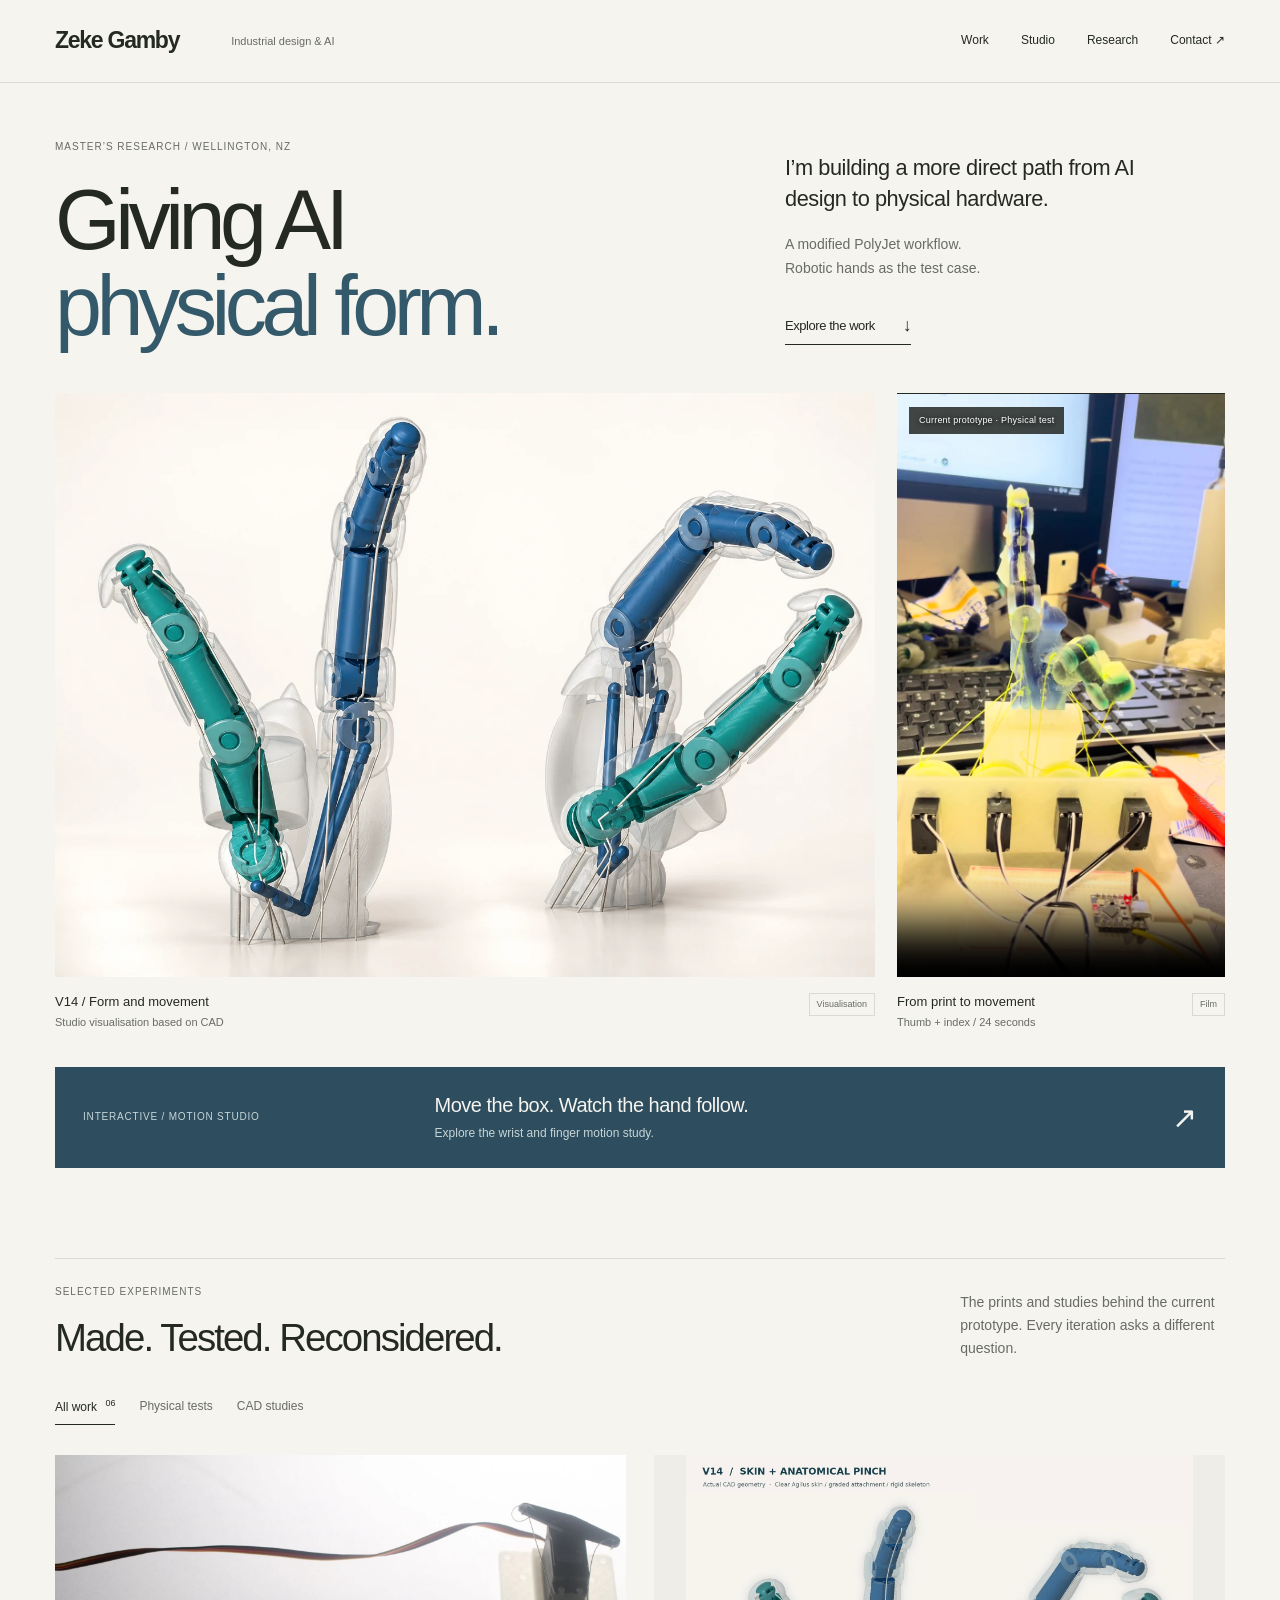
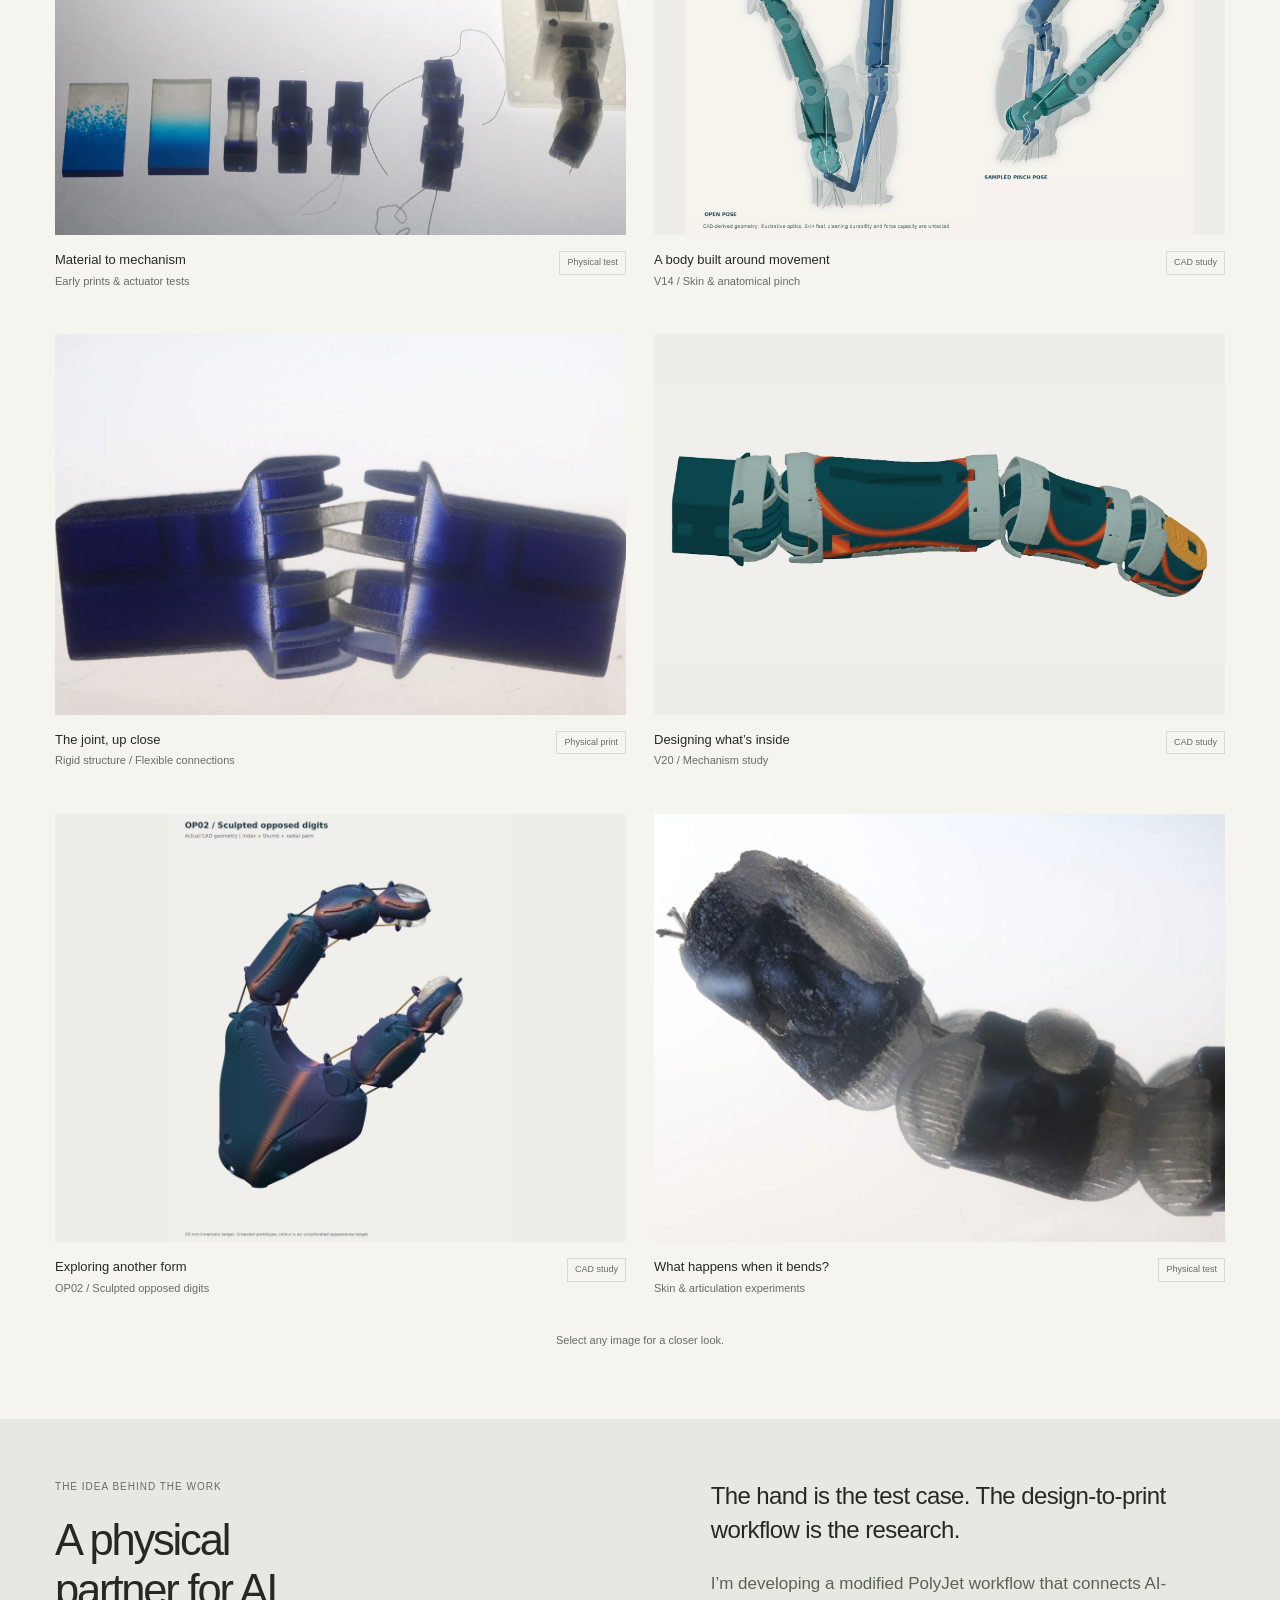
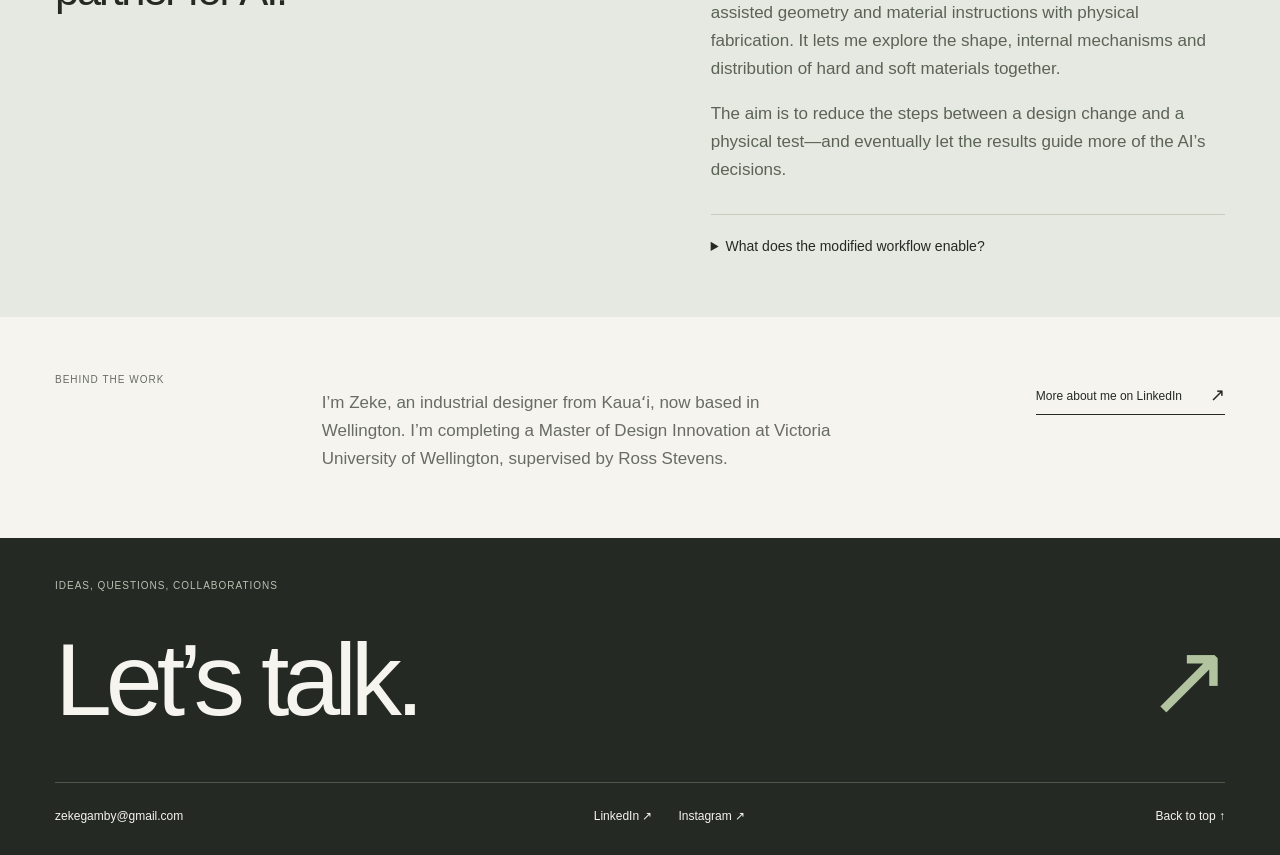
==== commit 77fe0f6c: "Version gallery assets so returning visitors receive the new layout" ====
--- a/index.html
+++ b/index.html
@@ -9,7 +9,7 @@
 <meta property="og:description" content="AI-assisted design. A modified PolyJet workflow. An evolving collection of printed robotic experiments.">
 <meta property="og:url" content="https://zekegamby.com/"><meta property="og:image" content="https://zekegamby.com/assets/gallery/v14-studio.webp">
 <meta property="og:image:alt" content="Studio visualisation based on Zeke Gamby’s V14 thumb-and-index CAD study">
-<link rel="icon" href="assets/favicon.svg" type="image/svg+xml"><link rel="stylesheet" href="assets/research.css">
+<link rel="icon" href="assets/favicon.svg" type="image/svg+xml"><link rel="stylesheet" href="assets/research.css?v=1f7662b91a">
 <link rel="preload" href="assets/gallery/v14-studio.webp" as="image" fetchpriority="high">
 </head>
 <body>
@@ -17,7 +17,7 @@
 <header class="site-header"><div class="wrap header-inner">
 <a class="wordmark" href="index.html">Zeke Gamby</a>
 <p class="header-note">Industrial design &amp; AI</p>
-<nav aria-label="Main navigation"><a href="#work">Work</a><a href="motion-lab.html">Studio</a><a href="#research">Research</a><a href="#contact">Contact <span aria-hidden="true">↗</span></a></nav>
+<nav aria-label="Main navigation"><a href="#work">Work</a><a href="motion-lab.html?v=box-study">Studio</a><a href="#research">Research</a><a href="#contact">Contact <span aria-hidden="true">↗</span></a></nav>
 </div></header>
 <main id="main">
 <section class="intro wrap" aria-labelledby="intro-title">
@@ -28,7 +28,7 @@
 <figure class="featured-render"><a class="feature-image" href="assets/gallery/v14-studio.webp" data-gallery data-kind="render" data-title="V14 / Form and movement" data-caption="AI-assisted studio visualisation based on the V14 CAD study. An interpretation of the design, not a photograph or a simulation result." aria-label="Enlarge V14 studio visualisation"><img src="assets/gallery/v14-studio.webp" alt="Studio visualisation of the clear-skinned blue and teal thumb-and-index design in open and curled poses" width="1536" height="1024" fetchpriority="high"><span class="image-open" aria-hidden="true">↗</span></a><figcaption><span><strong>V14 / Form and movement</strong><span class="caption-detail">Studio visualisation based on CAD</span></span><span class="type-tag">Visualisation</span></figcaption></figure>
 <figure class="featured-video"><div class="video-stage"><span class="video-status">Current prototype · Physical test</span><video id="prototype-video" controls playsinline muted loop preload="metadata" poster="assets/current-hand-poster.jpg" width="480" height="854" aria-label="Current thumb-and-index prototype moving on the test rig"><source src="assets/current-hand-demo.mp4" type="video/mp4"><a href="assets/current-hand-demo.mp4">Watch the current prototype</a></video></div><figcaption><span><strong>From print to movement</strong><span class="caption-detail">Thumb + index / 24 seconds</span></span><span class="type-tag">Film</span></figcaption></figure>
 </section>
-<div class="wrap"><a class="studio-link" href="motion-lab.html"><span class="studio-label">Interactive / Motion Studio</span><span class="studio-copy"><strong>Move the box. Watch the hand follow.</strong><span>Explore the wrist and finger motion study.</span></span><span class="studio-arrow" aria-hidden="true">↗</span></a></div>
+<div class="wrap"><a class="studio-link" href="motion-lab.html?v=box-study"><span class="studio-label">Interactive / Motion Studio</span><span class="studio-copy"><strong>Move the box. Watch the hand follow.</strong><span>Explore the wrist and finger motion study.</span></span><span class="studio-arrow" aria-hidden="true">↗</span></a></div>
 <section class="work wrap" id="work" aria-labelledby="work-title">
 <div class="section-top"><div><p class="eyebrow">Selected experiments</p><h2 id="work-title">Made. Tested. Reconsidered.</h2></div><p class="section-intro">The prints and studies behind the current prototype. Every iteration asks a different question.</p></div>
 <div class="gallery-filters" role="group" aria-label="Filter selected experiments"><button type="button" data-filter="all" aria-pressed="true">All work <span>06</span></button><button type="button" data-filter="physical" aria-pressed="false">Physical tests</button><button type="button" data-filter="cad" aria-pressed="false">CAD studies</button></div>
@@ -50,5 +50,5 @@
 </main>
 <footer id="contact"><div class="wrap"><p class="eyebrow">Ideas, questions, collaborations</p><a class="contact-title" href="mailto:zekegamby@gmail.com">Let’s talk.<span aria-hidden="true">↗</span></a><div class="footer-bottom"><a href="mailto:zekegamby@gmail.com">zekegamby@gmail.com</a><div><a href="https://www.linkedin.com/in/zeke-gamby-300028306/" target="_blank" rel="noopener noreferrer">LinkedIn ↗</a><a href="https://instagram.com/zekesdesigns" target="_blank" rel="noopener noreferrer">Instagram ↗</a></div><a href="#main">Back to top ↑</a></div></div></footer>
 <dialog id="image-viewer" aria-labelledby="viewer-title"><div class="viewer-top"><span id="viewer-count"></span><button type="button" id="viewer-close" aria-label="Close image viewer">Close ×</button></div><img id="viewer-image" alt="Enlarged selected work"><div class="viewer-bottom"><button type="button" id="viewer-prev" aria-label="Previous image">←</button><div><h2 id="viewer-title"></h2><p id="viewer-caption"></p></div><button type="button" id="viewer-next" aria-label="Next image">→</button></div></dialog>
-<script src="assets/research.js" defer></script>
+<script src="assets/research.js?v=6976aa7a11" defer></script>
 </body></html>
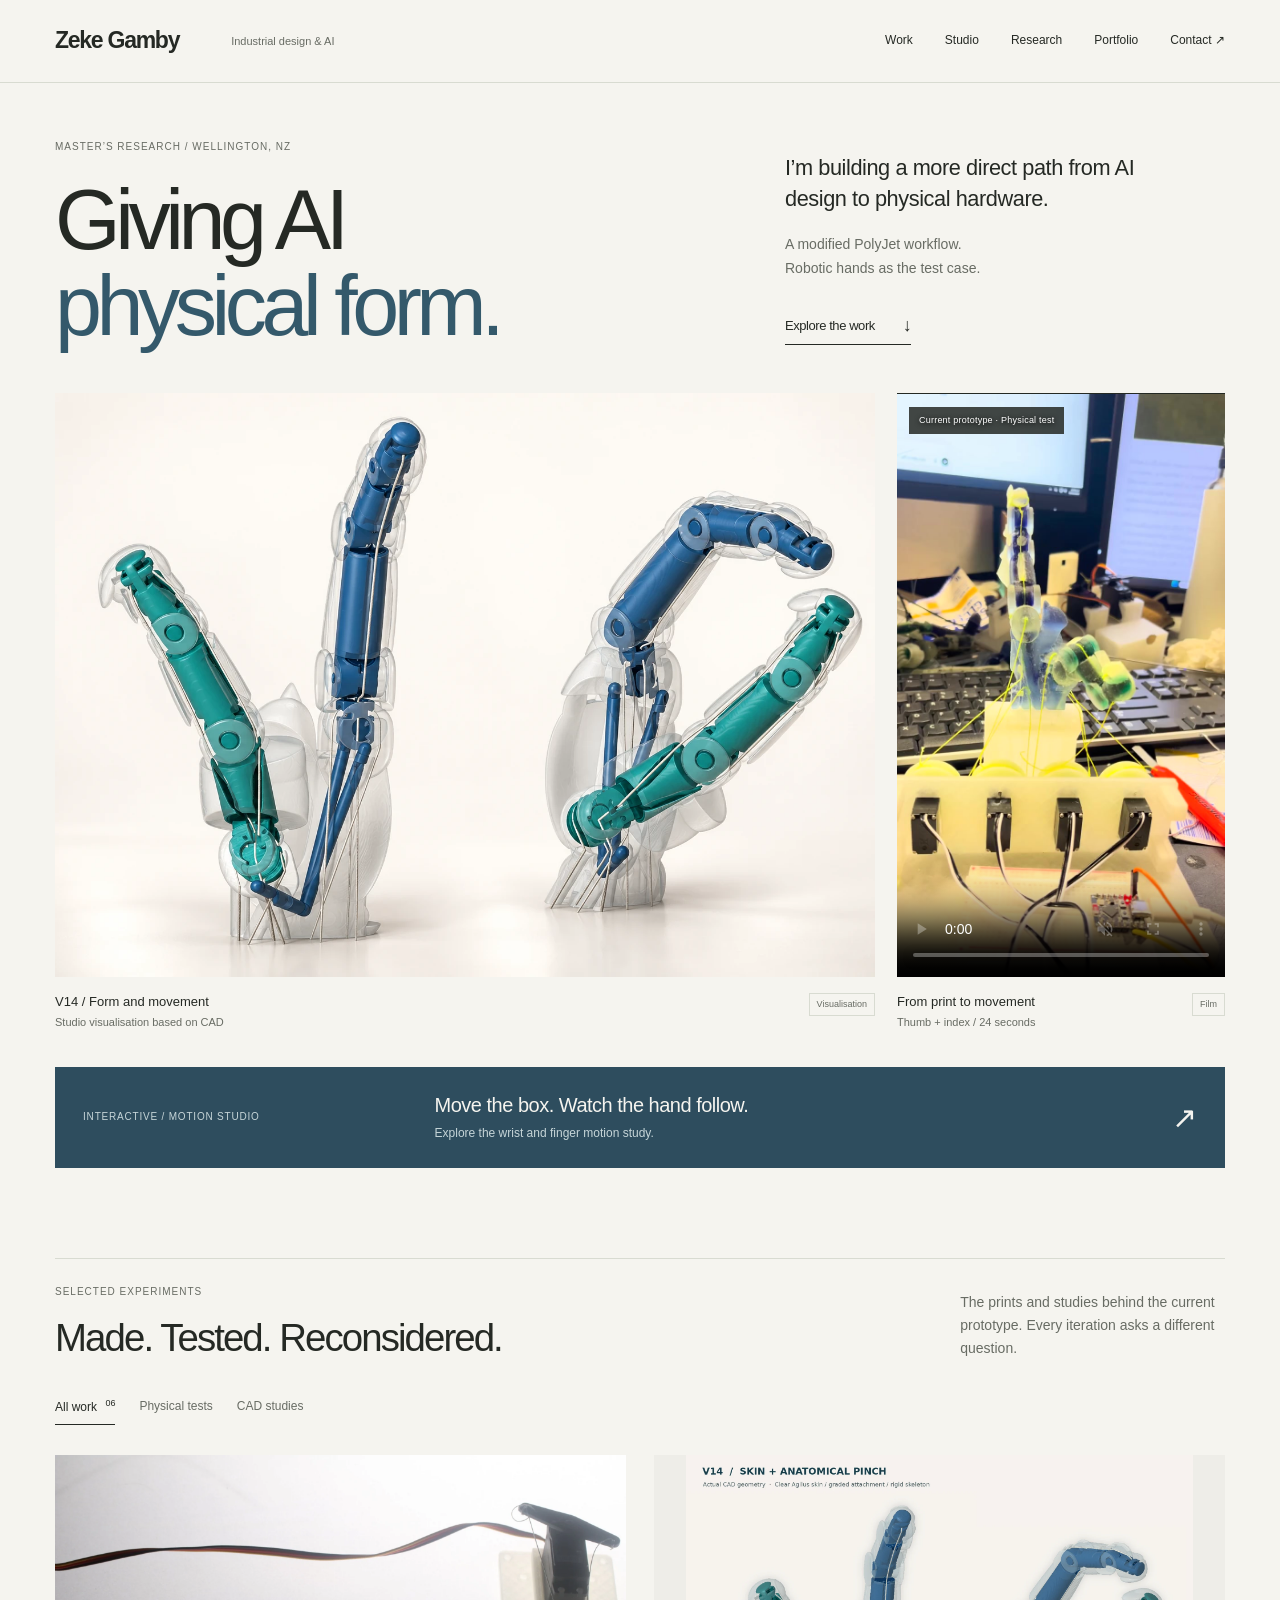
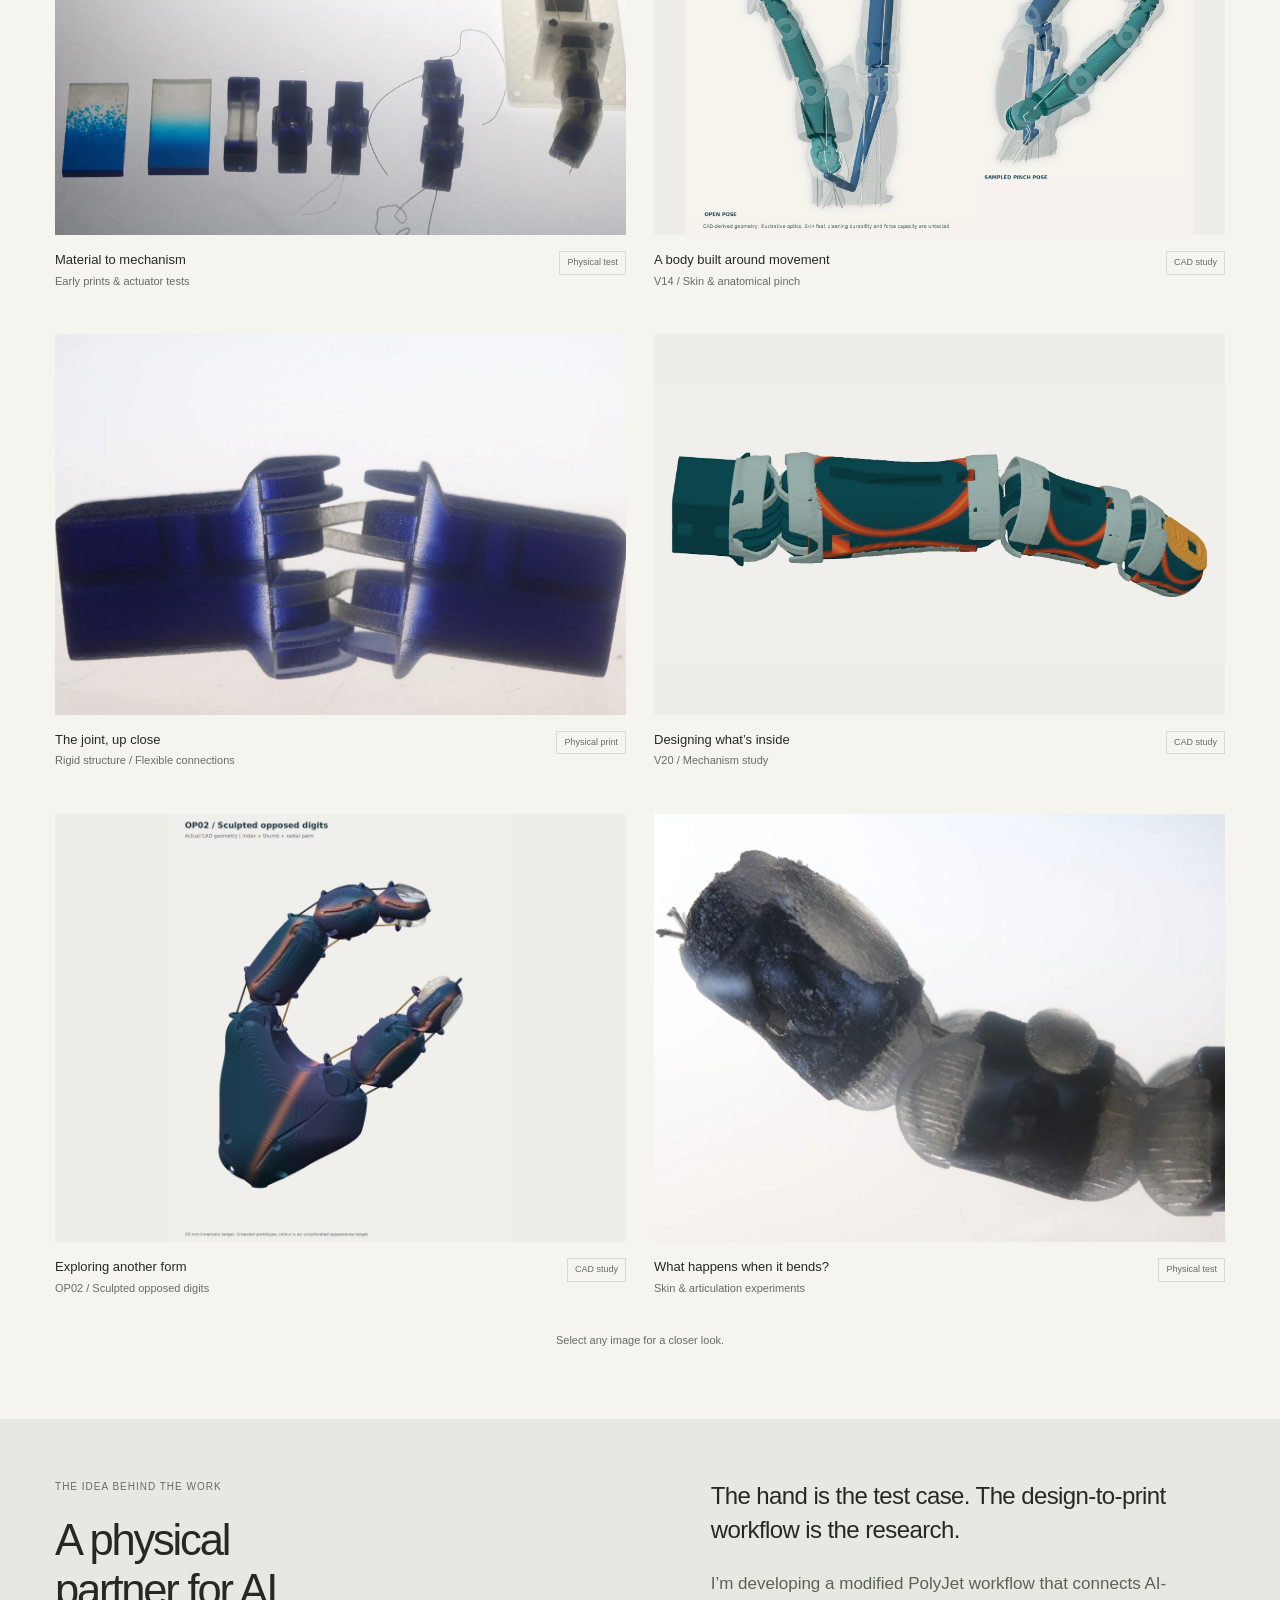
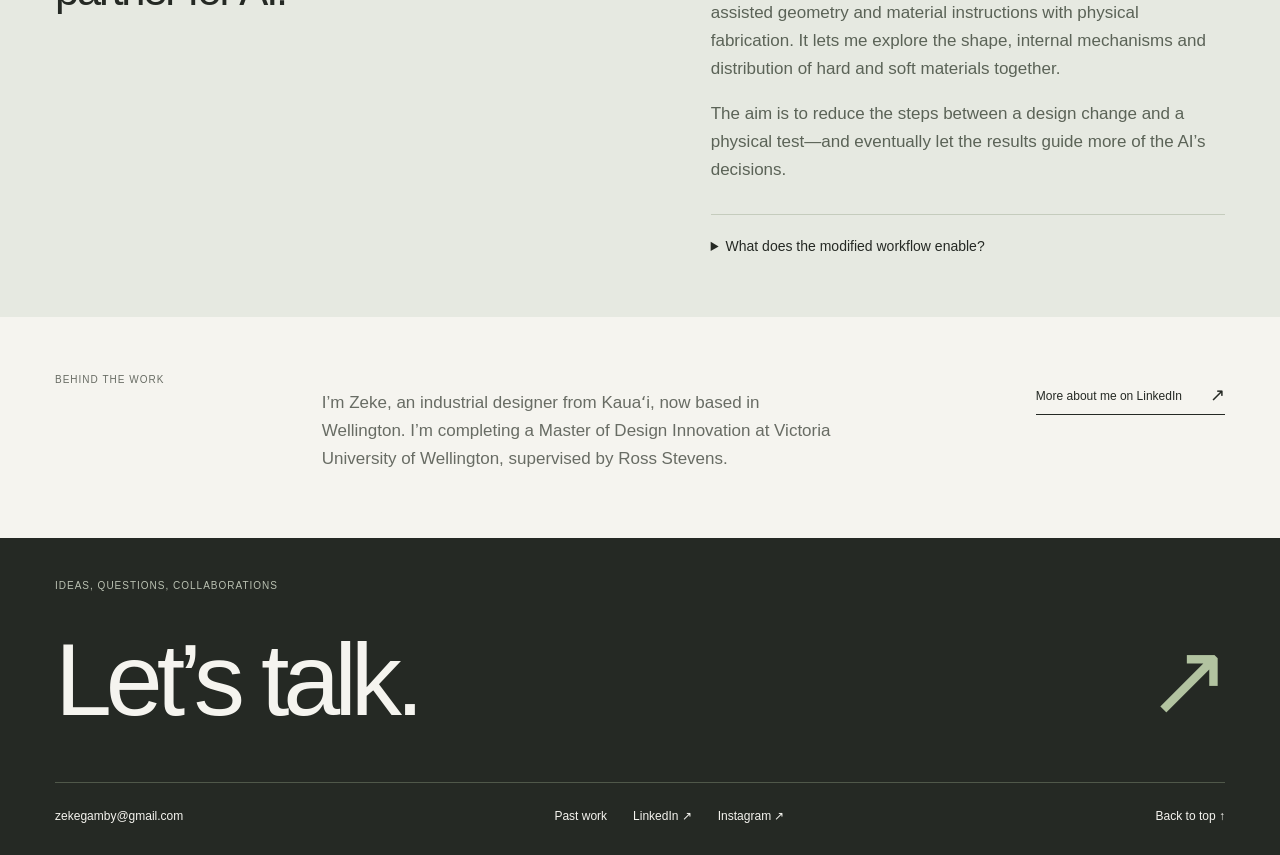
==== commit 6d4487e4: "Restore past work in a secondary portfolio section Add a dedicated portfolio index and restore five " ====
--- a/index.html
+++ b/index.html
@@ -9,7 +9,7 @@
 <meta property="og:description" content="AI-assisted design. A modified PolyJet workflow. An evolving collection of printed robotic experiments.">
 <meta property="og:url" content="https://zekegamby.com/"><meta property="og:image" content="https://zekegamby.com/assets/gallery/v14-studio.webp">
 <meta property="og:image:alt" content="Studio visualisation based on Zeke Gamby’s V14 thumb-and-index CAD study">
-<link rel="icon" href="assets/favicon.svg" type="image/svg+xml"><link rel="stylesheet" href="assets/research.css?v=1f7662b91a">
+<link rel="icon" href="assets/favicon.svg" type="image/svg+xml"><link rel="stylesheet" href="assets/research.css?v=portfolio-1">
 <link rel="preload" href="assets/gallery/v14-studio.webp" as="image" fetchpriority="high">
 </head>
 <body>
@@ -17,7 +17,7 @@
 <header class="site-header"><div class="wrap header-inner">
 <a class="wordmark" href="index.html">Zeke Gamby</a>
 <p class="header-note">Industrial design &amp; AI</p>
-<nav aria-label="Main navigation"><a href="#work">Work</a><a href="motion-lab.html?v=box-study">Studio</a><a href="#research">Research</a><a href="#contact">Contact <span aria-hidden="true">↗</span></a></nav>
+<nav aria-label="Main navigation"><a href="#work">Work</a><a href="motion-lab.html?v=box-study">Studio</a><a href="#research">Research</a><a href="portfolio.html">Portfolio</a><a href="#contact">Contact <span aria-hidden="true">↗</span></a></nav>
 </div></header>
 <main id="main">
 <section class="intro wrap" aria-labelledby="intro-title">
@@ -48,7 +48,7 @@
 </div></div></section>
 <section class="about wrap" id="about"><p class="eyebrow">Behind the work</p><p>I’m Zeke, an industrial designer from Kauaʻi, now based in Wellington. I’m completing a Master of Design Innovation at Victoria University of Wellington, supervised by Ross Stevens.</p><a class="text-link" href="https://www.linkedin.com/in/zeke-gamby-300028306/" target="_blank" rel="noopener noreferrer">More about me on LinkedIn <span aria-hidden="true">↗</span></a></section>
 </main>
-<footer id="contact"><div class="wrap"><p class="eyebrow">Ideas, questions, collaborations</p><a class="contact-title" href="mailto:zekegamby@gmail.com">Let’s talk.<span aria-hidden="true">↗</span></a><div class="footer-bottom"><a href="mailto:zekegamby@gmail.com">zekegamby@gmail.com</a><div><a href="https://www.linkedin.com/in/zeke-gamby-300028306/" target="_blank" rel="noopener noreferrer">LinkedIn ↗</a><a href="https://instagram.com/zekesdesigns" target="_blank" rel="noopener noreferrer">Instagram ↗</a></div><a href="#main">Back to top ↑</a></div></div></footer>
+<footer id="contact"><div class="wrap"><p class="eyebrow">Ideas, questions, collaborations</p><a class="contact-title" href="mailto:zekegamby@gmail.com">Let’s talk.<span aria-hidden="true">↗</span></a><div class="footer-bottom"><a href="mailto:zekegamby@gmail.com">zekegamby@gmail.com</a><div><a href="portfolio.html">Past work</a><a href="https://www.linkedin.com/in/zeke-gamby-300028306/" target="_blank" rel="noopener noreferrer">LinkedIn ↗</a><a href="https://instagram.com/zekesdesigns" target="_blank" rel="noopener noreferrer">Instagram ↗</a></div><a href="#main">Back to top ↑</a></div></div></footer>
 <dialog id="image-viewer" aria-labelledby="viewer-title"><div class="viewer-top"><span id="viewer-count"></span><button type="button" id="viewer-close" aria-label="Close image viewer">Close ×</button></div><img id="viewer-image" alt="Enlarged selected work"><div class="viewer-bottom"><button type="button" id="viewer-prev" aria-label="Previous image">←</button><div><h2 id="viewer-title"></h2><p id="viewer-caption"></p></div><button type="button" id="viewer-next" aria-label="Next image">→</button></div></dialog>
 <script src="assets/research.js?v=6976aa7a11" defer></script>
 </body></html>
--- a/assets/research.css
+++ b/assets/research.css
@@ -16,3 +16,6 @@
 .studio-link{display:grid;grid-template-columns:1fr 2.2fr auto;gap:30px;align-items:center;background:#2e4d5e;color:#f5f4ef;padding:24px 28px;margin-top:36px}
 .studio-link:hover{text-decoration:none;background:#243e4c}.studio-label{font-size:10px;text-transform:uppercase;letter-spacing:.08em;color:#c6d5d8}.studio-copy strong{display:block;font-size:20px;font-weight:450;letter-spacing:-.025em;line-height:1.4}.studio-copy>span{display:block;font-size:12px;color:#c6d5d8;margin-top:5px}.studio-arrow{font-size:30px}
 @media(max-width:700px){html{scroll-padding-top:130px}.header-inner{flex-wrap:wrap;gap:0;padding-top:12px;padding-bottom:7px}.wordmark{width:100%}nav{width:100%;justify-content:space-between;gap:18px;font-size:12px;margin-top:4px}.studio-link{grid-template-columns:1fr auto;gap:12px 20px;padding:22px;margin-top:30px}.studio-label{grid-column:1/-1}.studio-copy strong{font-size:18px}.studio-arrow{font-size:26px}}
+
+/* Keep secondary portfolio navigation comfortable on small screens. */
+@media(max-width:400px){nav{gap:10px;font-size:11px}}
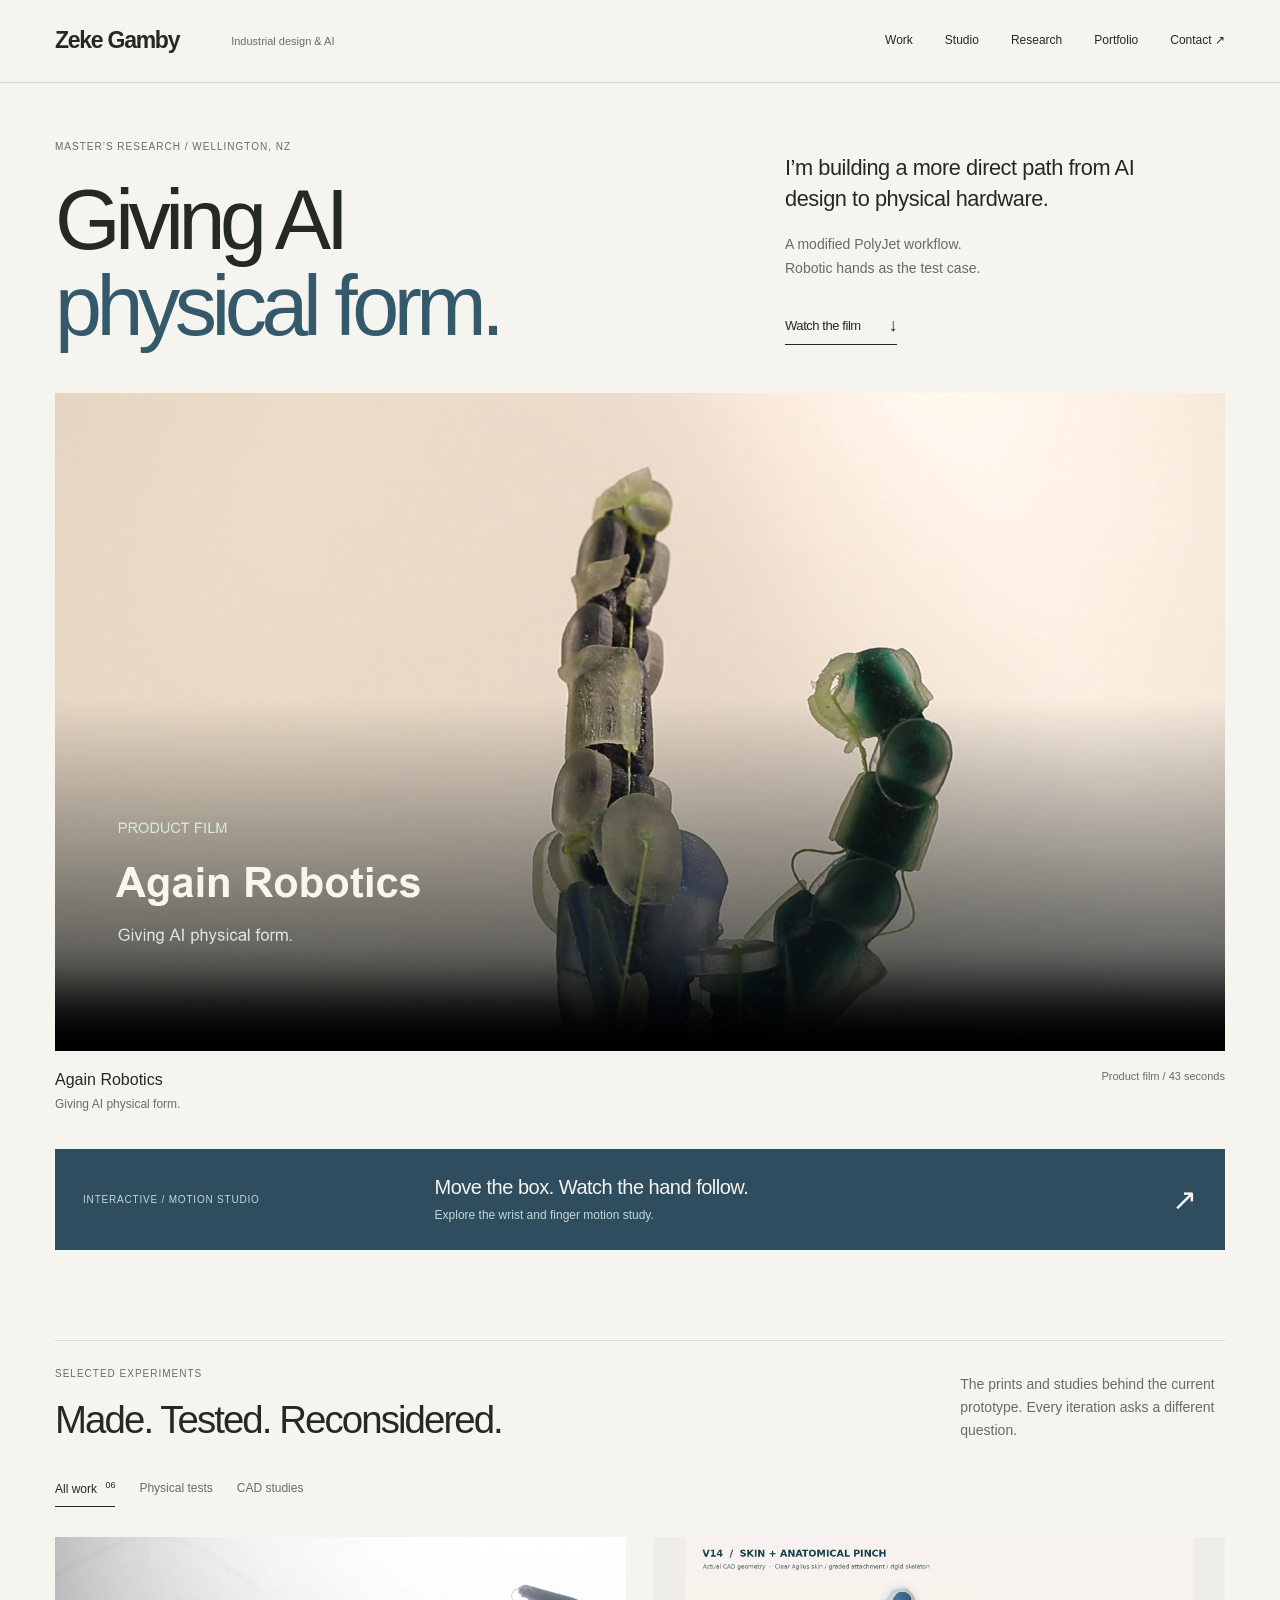
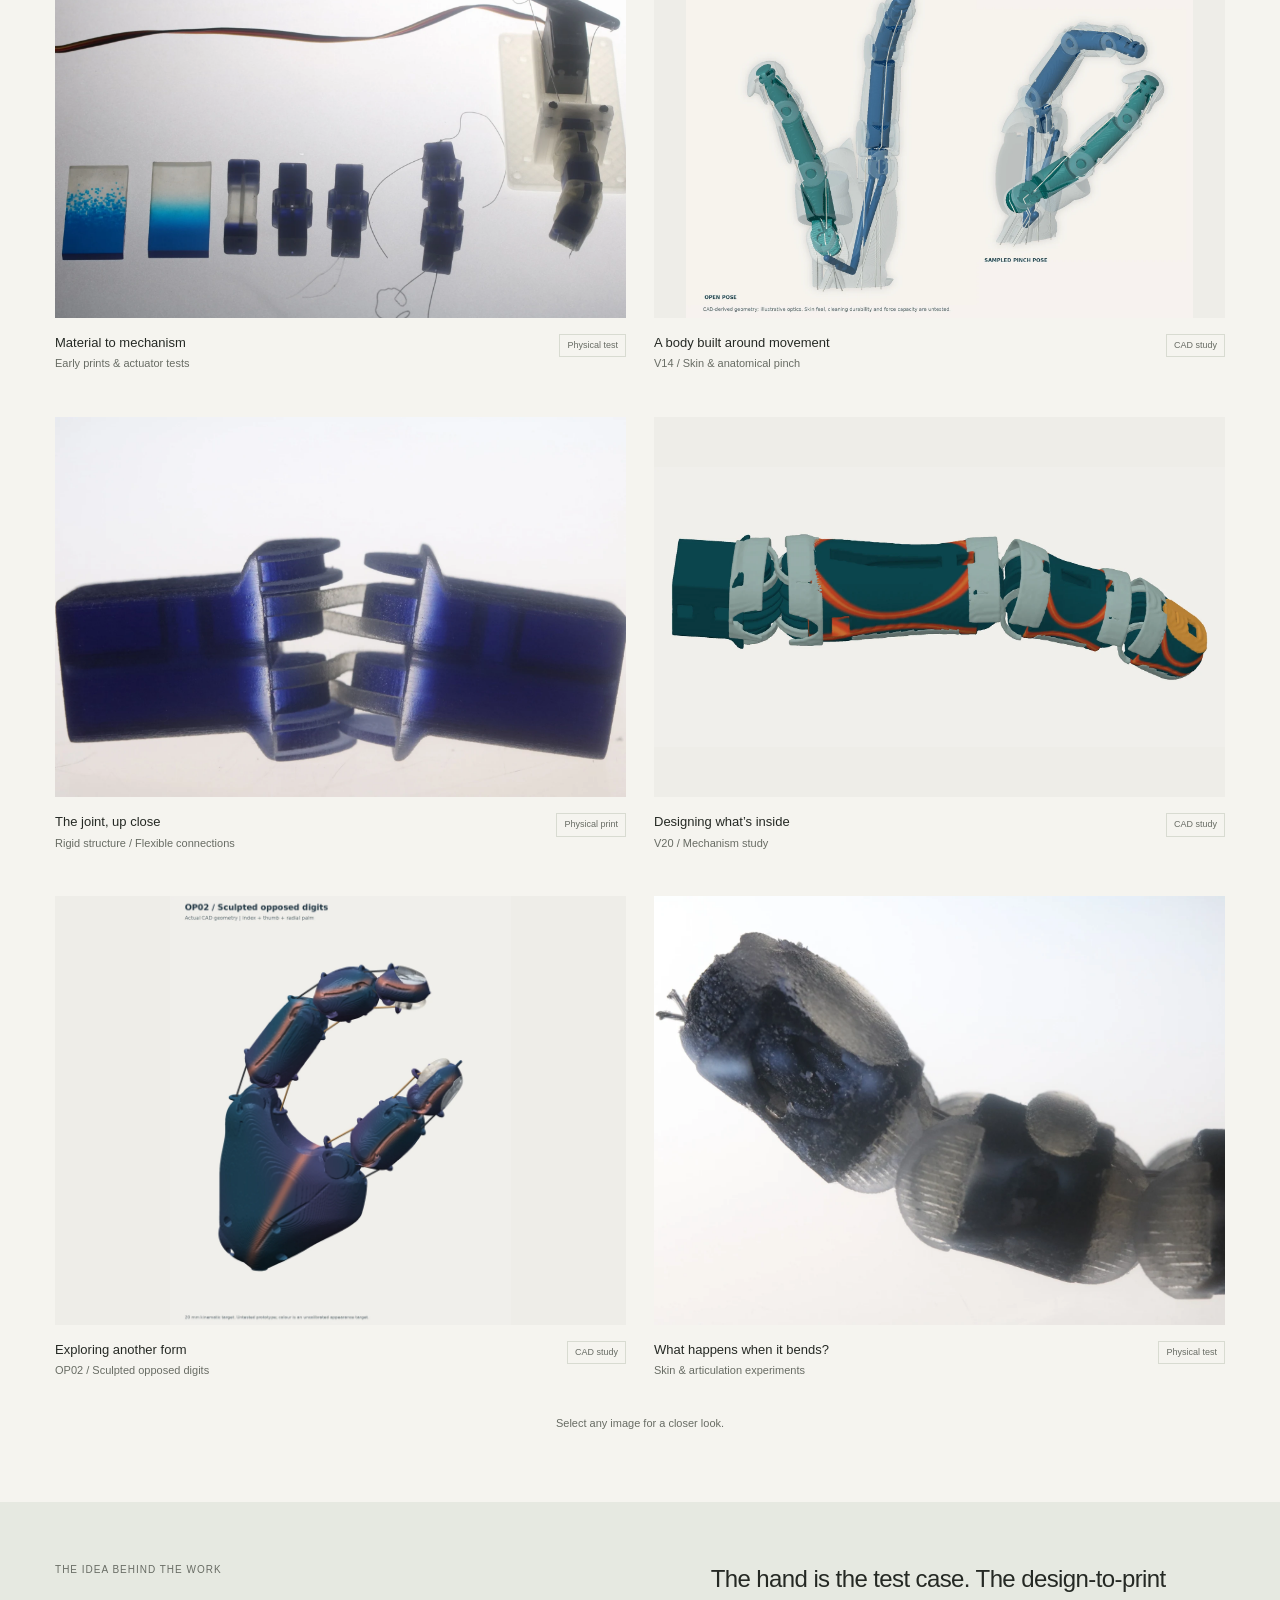
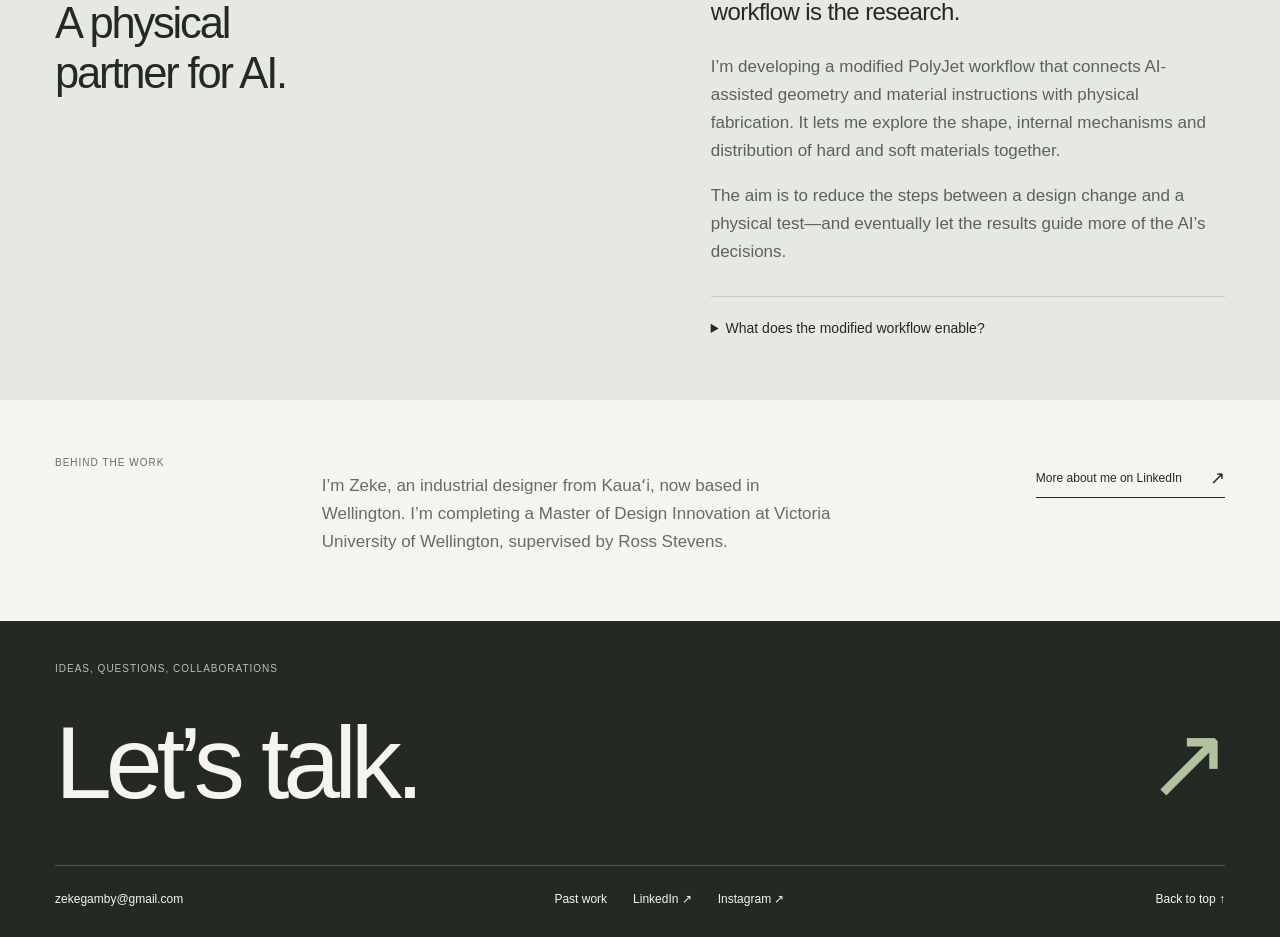
==== commit 86865d3b: "Feature Again Robotics product film on homepage" ====
--- a/index.html
+++ b/index.html
@@ -7,10 +7,10 @@
 <meta name="theme-color" content="#f5f4ef"><link rel="canonical" href="https://zekegamby.com/">
 <meta property="og:type" content="website"><meta property="og:title" content="Zeke Gamby — Giving AI Physical Form">
 <meta property="og:description" content="AI-assisted design. A modified PolyJet workflow. An evolving collection of printed robotic experiments.">
-<meta property="og:url" content="https://zekegamby.com/"><meta property="og:image" content="https://zekegamby.com/assets/gallery/v14-studio.webp">
-<meta property="og:image:alt" content="Studio visualisation based on Zeke Gamby’s V14 thumb-and-index CAD study">
-<link rel="icon" href="assets/favicon.svg" type="image/svg+xml"><link rel="stylesheet" href="assets/research.css?v=portfolio-1">
-<link rel="preload" href="assets/gallery/v14-studio.webp" as="image" fetchpriority="high">
+<meta property="og:url" content="https://zekegamby.com/"><meta property="og:image" content="https://zekegamby.com/assets/again-robotics-product-poster.jpg">
+<meta property="og:image:alt" content="Again Robotics printed thumb-and-index prototype photographed in the studio">
+<link rel="icon" href="assets/favicon.svg" type="image/svg+xml"><link rel="stylesheet" href="assets/research.css?v=product-film-1">
+<link rel="preload" href="assets/again-robotics-product-poster.jpg" as="image" fetchpriority="high">
 </head>
 <body>
 <a class="skip" href="#main">Skip to content</a>
@@ -22,11 +22,13 @@
 <main id="main">
 <section class="intro wrap" aria-labelledby="intro-title">
 <div><p class="eyebrow">Master’s research / Wellington, NZ</p><h1 id="intro-title">Giving AI<br><span>physical form.</span></h1></div>
-<div class="intro-copy"><p>I’m building a more direct path from AI design to physical hardware.</p><p class="muted">A modified PolyJet workflow.<br>Robotic hands as the test case.</p><a class="text-link" href="#work">Explore the work <span aria-hidden="true">↓</span></a></div>
+<div class="intro-copy"><p>I’m building a more direct path from AI design to physical hardware.</p><p class="muted">A modified PolyJet workflow.<br>Robotic hands as the test case.</p><a class="text-link" href="#film">Watch the film <span aria-hidden="true">↓</span></a></div>
 </section>
-<section class="showcase wrap" aria-label="Featured work">
-<figure class="featured-render"><a class="feature-image" href="assets/gallery/v14-studio.webp" data-gallery data-kind="render" data-title="V14 / Form and movement" data-caption="AI-assisted studio visualisation based on the V14 CAD study. An interpretation of the design, not a photograph or a simulation result." aria-label="Enlarge V14 studio visualisation"><img src="assets/gallery/v14-studio.webp" alt="Studio visualisation of the clear-skinned blue and teal thumb-and-index design in open and curled poses" width="1536" height="1024" fetchpriority="high"><span class="image-open" aria-hidden="true">↗</span></a><figcaption><span><strong>V14 / Form and movement</strong><span class="caption-detail">Studio visualisation based on CAD</span></span><span class="type-tag">Visualisation</span></figcaption></figure>
-<figure class="featured-video"><div class="video-stage"><span class="video-status">Current prototype · Physical test</span><video id="prototype-video" controls playsinline muted loop preload="metadata" poster="assets/current-hand-poster.jpg" width="480" height="854" aria-label="Current thumb-and-index prototype moving on the test rig"><source src="assets/current-hand-demo.mp4" type="video/mp4"><a href="assets/current-hand-demo.mp4">Watch the current prototype</a></video></div><figcaption><span><strong>From print to movement</strong><span class="caption-detail">Thumb + index / 24 seconds</span></span><span class="type-tag">Film</span></figcaption></figure>
+<section class="product-film wrap" id="film" aria-labelledby="film-title">
+<figure>
+<div class="product-film-stage"><video id="product-film-video" controls playsinline preload="metadata" poster="assets/again-robotics-product-poster.jpg" width="1920" height="1080" aria-label="Again Robotics product film: studio footage of the printed hand moving and PolyJet manufacturing"><source src="assets/again-robotics-product-film.mp4" type="video/mp4"><p><a href="assets/again-robotics-product-film.mp4">Watch the Again Robotics product film</a></p></video></div>
+<figcaption><span><strong id="film-title">Again Robotics</strong><span class="caption-detail">Giving AI physical form.</span></span><span class="film-duration">Product film / 43 seconds</span></figcaption>
+</figure>
 </section>
 <div class="wrap"><a class="studio-link" href="motion-lab.html?v=box-study"><span class="studio-label">Interactive / Motion Studio</span><span class="studio-copy"><strong>Move the box. Watch the hand follow.</strong><span>Explore the wrist and finger motion study.</span></span><span class="studio-arrow" aria-hidden="true">↗</span></a></div>
 <section class="work wrap" id="work" aria-labelledby="work-title">
@@ -50,5 +52,5 @@
 </main>
 <footer id="contact"><div class="wrap"><p class="eyebrow">Ideas, questions, collaborations</p><a class="contact-title" href="mailto:zekegamby@gmail.com">Let’s talk.<span aria-hidden="true">↗</span></a><div class="footer-bottom"><a href="mailto:zekegamby@gmail.com">zekegamby@gmail.com</a><div><a href="portfolio.html">Past work</a><a href="https://www.linkedin.com/in/zeke-gamby-300028306/" target="_blank" rel="noopener noreferrer">LinkedIn ↗</a><a href="https://instagram.com/zekesdesigns" target="_blank" rel="noopener noreferrer">Instagram ↗</a></div><a href="#main">Back to top ↑</a></div></div></footer>
 <dialog id="image-viewer" aria-labelledby="viewer-title"><div class="viewer-top"><span id="viewer-count"></span><button type="button" id="viewer-close" aria-label="Close image viewer">Close ×</button></div><img id="viewer-image" alt="Enlarged selected work"><div class="viewer-bottom"><button type="button" id="viewer-prev" aria-label="Previous image">←</button><div><h2 id="viewer-title"></h2><p id="viewer-caption"></p></div><button type="button" id="viewer-next" aria-label="Next image">→</button></div></dialog>
-<script src="assets/research.js?v=6976aa7a11" defer></script>
+<script src="assets/research.js?v=product-film-1" defer></script>
 </body></html>
--- a/assets/research.css
+++ b/assets/research.css
@@ -19,3 +19,7 @@
 
 /* Keep secondary portfolio navigation comfortable on small screens. */
 @media(max-width:400px){nav{gap:10px;font-size:11px}}
+
+/* Click-to-play product film; preserve the full studio framing on every screen. */
+.product-film figure{margin:0}.product-film-stage{background:#202825;overflow:hidden}.product-film-stage video{display:block;width:100%;height:auto;aspect-ratio:16/9;object-fit:contain}.product-film figcaption{padding-top:17px}.film-duration{font-size:11px;color:var(--muted);white-space:nowrap}.product-film figcaption strong{font-size:16px}.product-film .caption-detail{font-size:12px}
+@media(max-width:700px){.product-film figcaption{gap:15px}.film-duration{font-size:10px}.product-film figcaption strong{font-size:14px}}
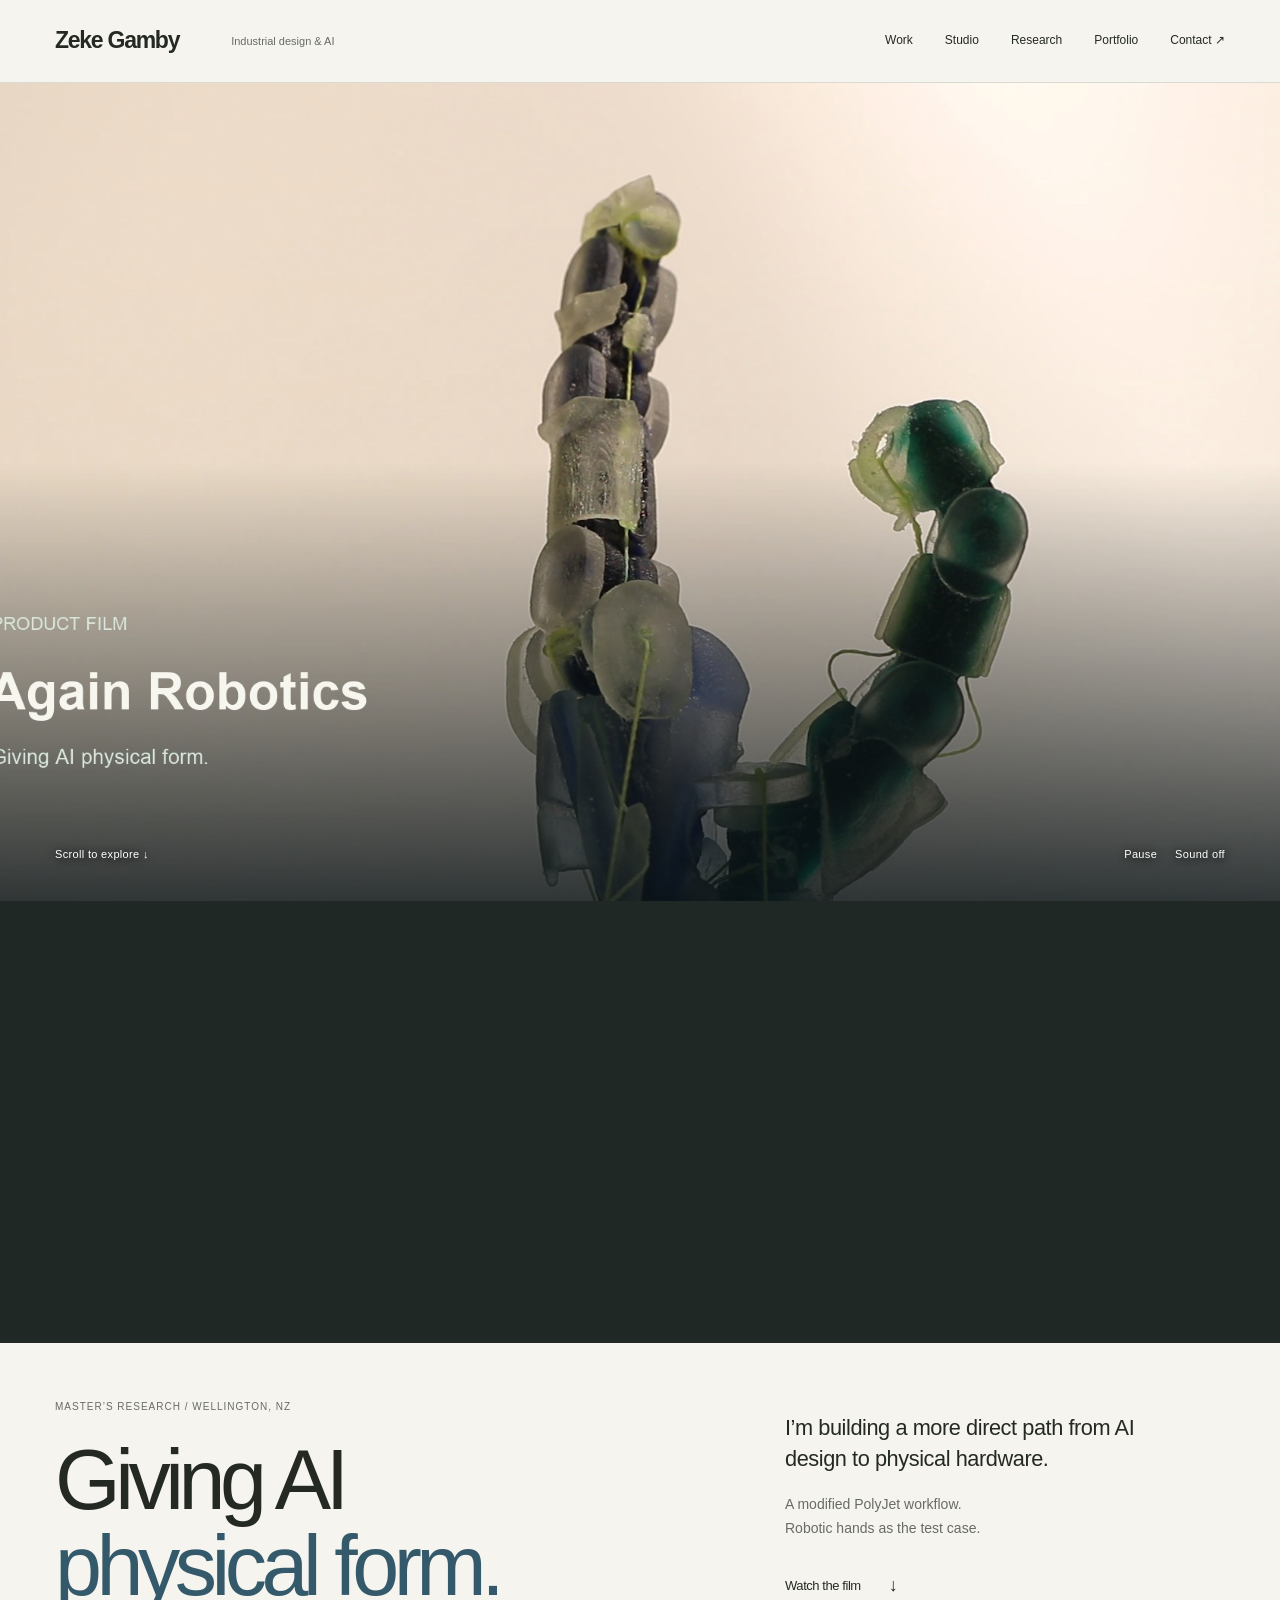
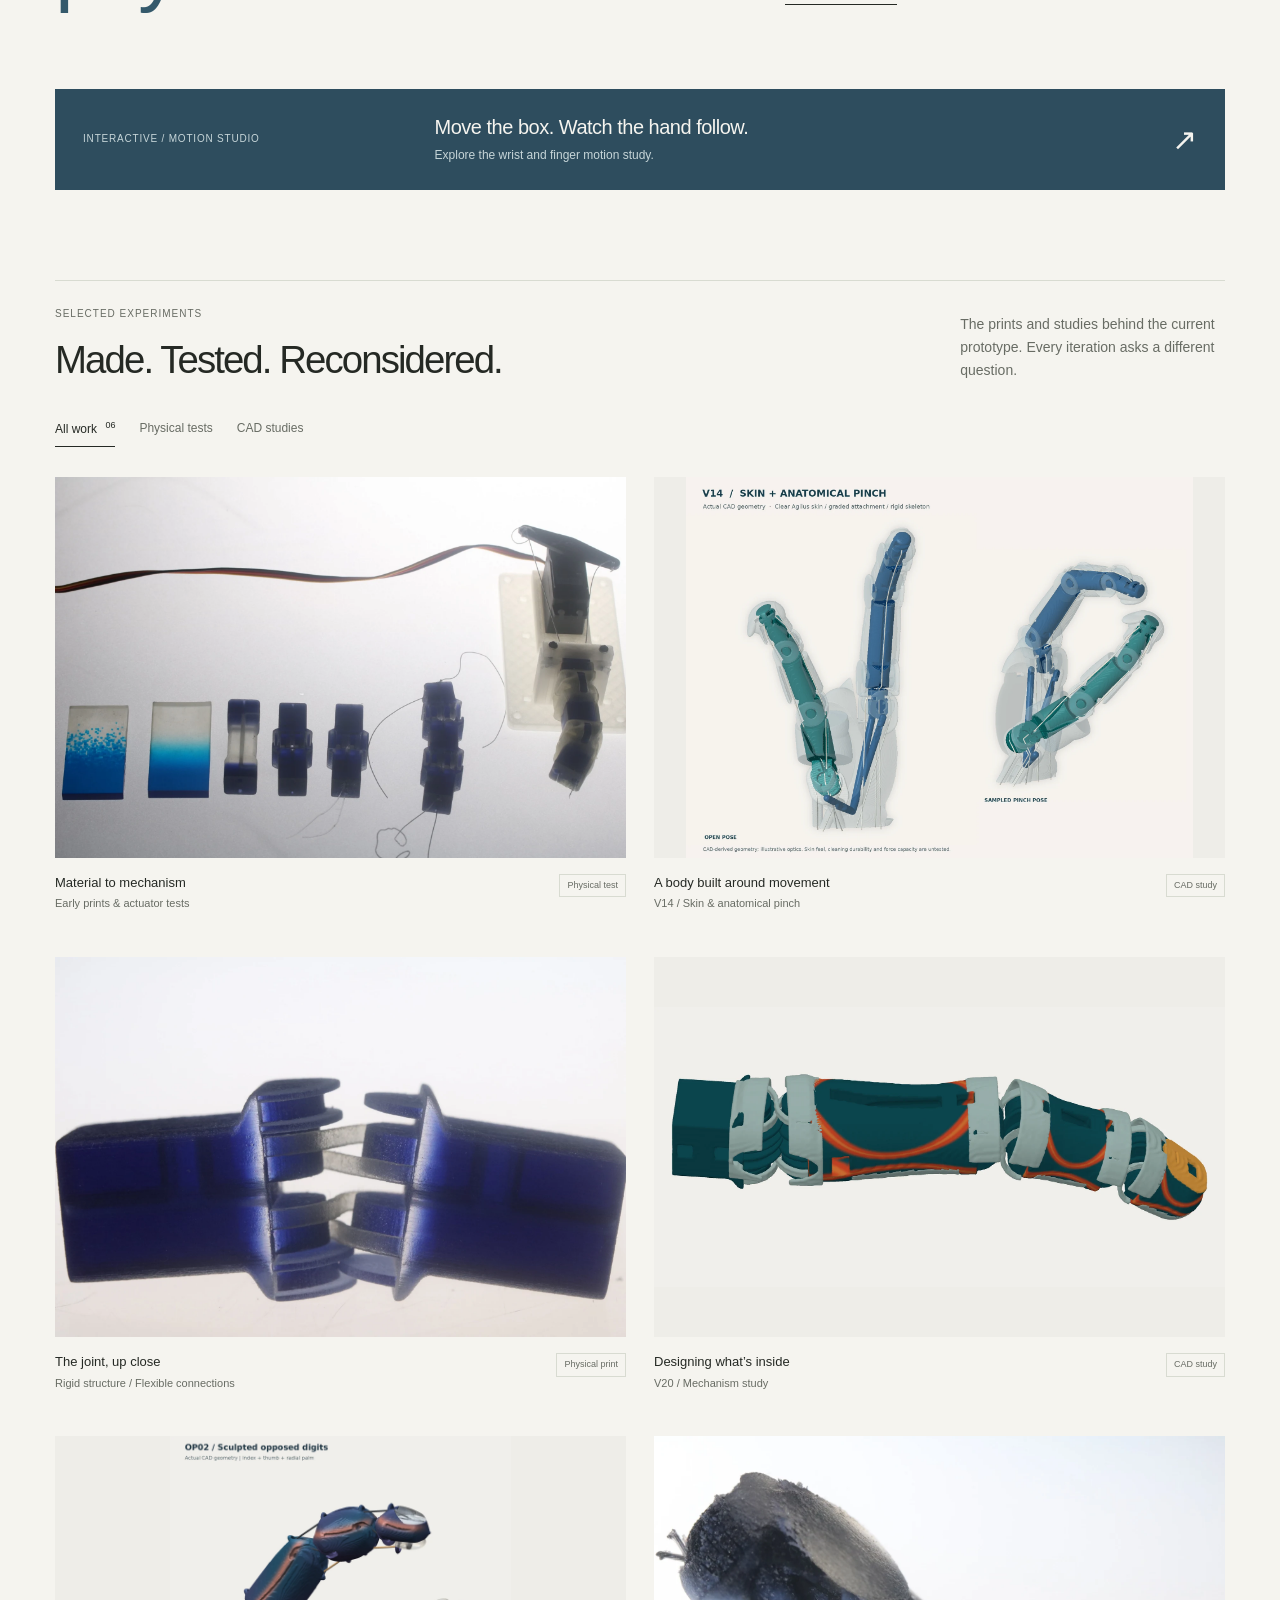
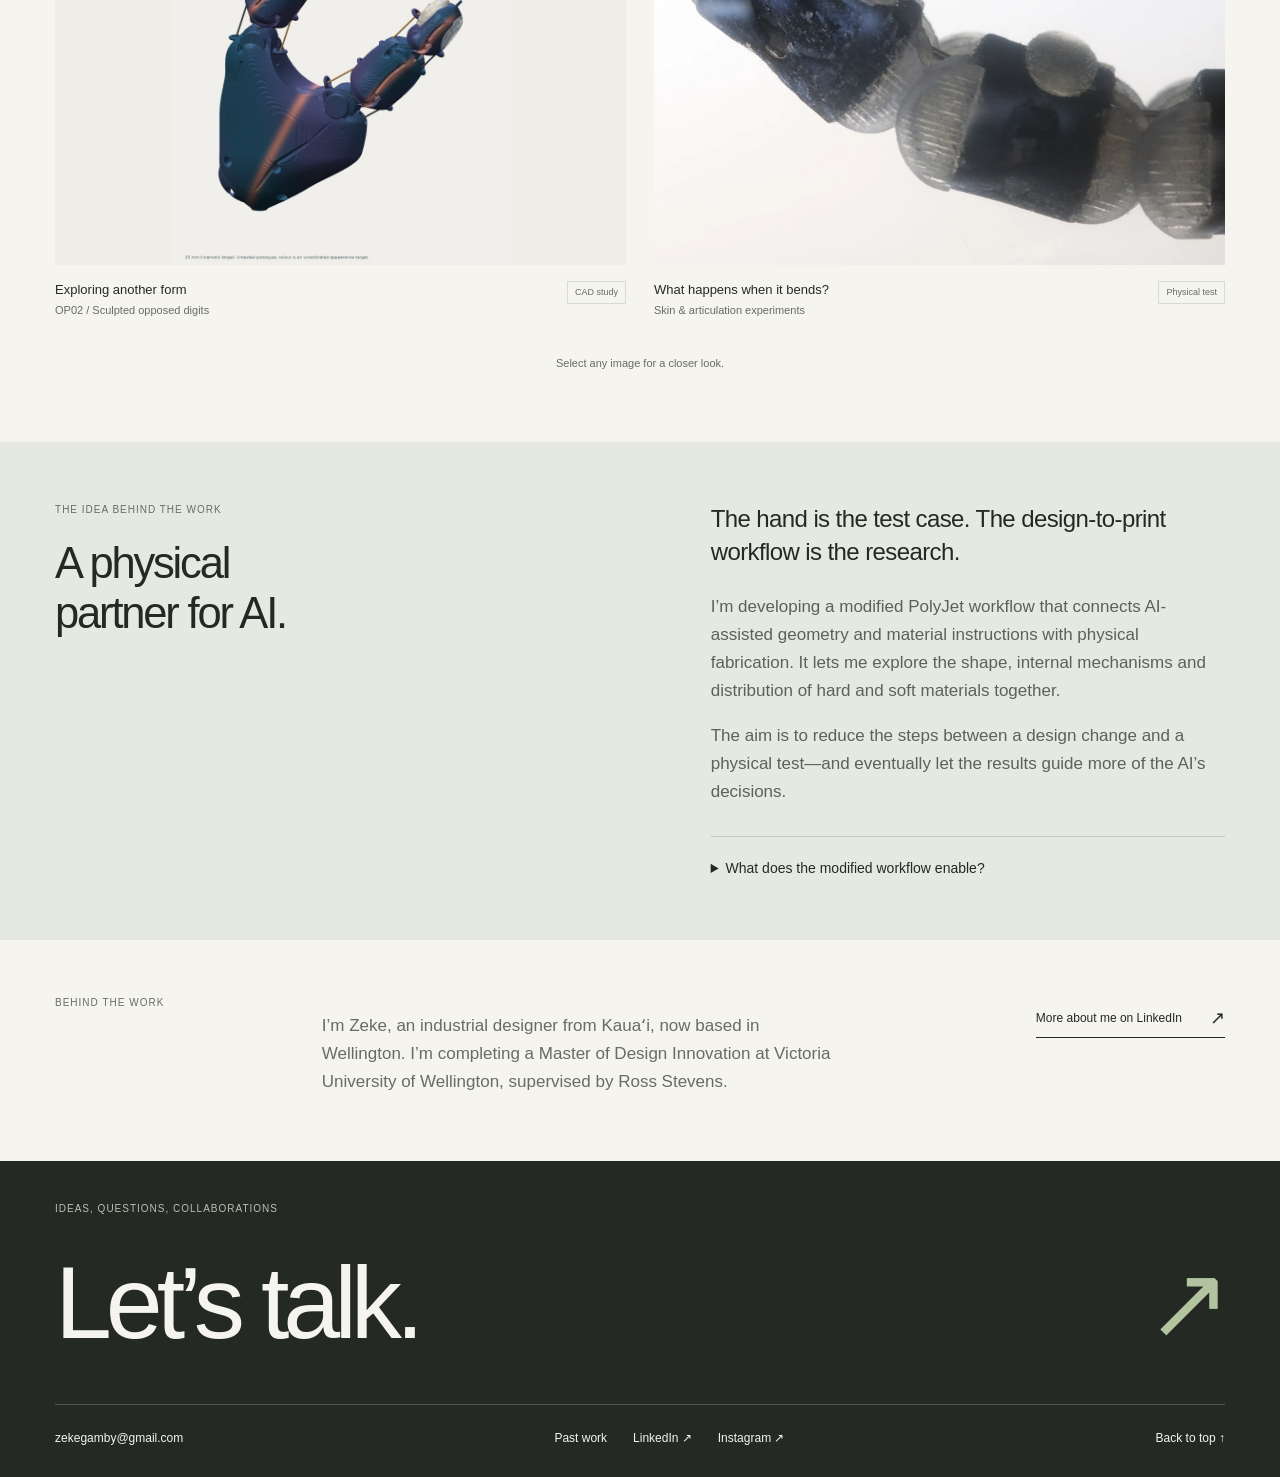
==== commit 963b3ab2: "Introduce minimal autoplay film hero with scroll parallax" ====
--- a/index.html
+++ b/index.html
@@ -9,7 +9,7 @@
 <meta property="og:description" content="AI-assisted design. A modified PolyJet workflow. An evolving collection of printed robotic experiments.">
 <meta property="og:url" content="https://zekegamby.com/"><meta property="og:image" content="https://zekegamby.com/assets/again-robotics-product-poster.jpg">
 <meta property="og:image:alt" content="Again Robotics printed thumb-and-index prototype photographed in the studio">
-<link rel="icon" href="assets/favicon.svg" type="image/svg+xml"><link rel="stylesheet" href="assets/research.css?v=product-film-1">
+<link rel="icon" href="assets/favicon.svg" type="image/svg+xml"><link rel="stylesheet" href="assets/research.css?v=product-film-2">
 <link rel="preload" href="assets/again-robotics-product-poster.jpg" as="image" fetchpriority="high">
 </head>
 <body>
@@ -20,16 +20,18 @@
 <nav aria-label="Main navigation"><a href="#work">Work</a><a href="motion-lab.html?v=box-study">Studio</a><a href="#research">Research</a><a href="portfolio.html">Portfolio</a><a href="#contact">Contact <span aria-hidden="true">↗</span></a></nav>
 </div></header>
 <main id="main">
+<section class="product-film" id="film" aria-label="Again Robotics product film">
+<div class="product-film-stage">
+<video id="product-film-video" autoplay muted loop playsinline preload="auto" poster="assets/again-robotics-product-poster.jpg" width="1920" height="1080" aria-label="Again Robotics: printed hand movement and PolyJet manufacturing"><source src="assets/again-robotics-product-film.mp4" type="video/mp4"></video>
+<div class="film-tools"><button id="film-play" type="button" aria-label="Pause film">Pause</button><button id="film-sound" type="button" aria-label="Turn sound on">Sound off</button></div>
+<a class="film-scroll" href="#intro-title" aria-label="Scroll to explore the work">Scroll to explore ↓</a>
+</div>
+</section>
 <section class="intro wrap" aria-labelledby="intro-title">
 <div><p class="eyebrow">Master’s research / Wellington, NZ</p><h1 id="intro-title">Giving AI<br><span>physical form.</span></h1></div>
 <div class="intro-copy"><p>I’m building a more direct path from AI design to physical hardware.</p><p class="muted">A modified PolyJet workflow.<br>Robotic hands as the test case.</p><a class="text-link" href="#film">Watch the film <span aria-hidden="true">↓</span></a></div>
 </section>
-<section class="product-film wrap" id="film" aria-labelledby="film-title">
-<figure>
-<div class="product-film-stage"><video id="product-film-video" controls playsinline preload="metadata" poster="assets/again-robotics-product-poster.jpg" width="1920" height="1080" aria-label="Again Robotics product film: studio footage of the printed hand moving and PolyJet manufacturing"><source src="assets/again-robotics-product-film.mp4" type="video/mp4"><p><a href="assets/again-robotics-product-film.mp4">Watch the Again Robotics product film</a></p></video></div>
-<figcaption><span><strong id="film-title">Again Robotics</strong><span class="caption-detail">Giving AI physical form.</span></span><span class="film-duration">Product film / 43 seconds</span></figcaption>
-</figure>
-</section>
+
 <div class="wrap"><a class="studio-link" href="motion-lab.html?v=box-study"><span class="studio-label">Interactive / Motion Studio</span><span class="studio-copy"><strong>Move the box. Watch the hand follow.</strong><span>Explore the wrist and finger motion study.</span></span><span class="studio-arrow" aria-hidden="true">↗</span></a></div>
 <section class="work wrap" id="work" aria-labelledby="work-title">
 <div class="section-top"><div><p class="eyebrow">Selected experiments</p><h2 id="work-title">Made. Tested. Reconsidered.</h2></div><p class="section-intro">The prints and studies behind the current prototype. Every iteration asks a different question.</p></div>
@@ -52,5 +54,5 @@
 </main>
 <footer id="contact"><div class="wrap"><p class="eyebrow">Ideas, questions, collaborations</p><a class="contact-title" href="mailto:zekegamby@gmail.com">Let’s talk.<span aria-hidden="true">↗</span></a><div class="footer-bottom"><a href="mailto:zekegamby@gmail.com">zekegamby@gmail.com</a><div><a href="portfolio.html">Past work</a><a href="https://www.linkedin.com/in/zeke-gamby-300028306/" target="_blank" rel="noopener noreferrer">LinkedIn ↗</a><a href="https://instagram.com/zekesdesigns" target="_blank" rel="noopener noreferrer">Instagram ↗</a></div><a href="#main">Back to top ↑</a></div></div></footer>
 <dialog id="image-viewer" aria-labelledby="viewer-title"><div class="viewer-top"><span id="viewer-count"></span><button type="button" id="viewer-close" aria-label="Close image viewer">Close ×</button></div><img id="viewer-image" alt="Enlarged selected work"><div class="viewer-bottom"><button type="button" id="viewer-prev" aria-label="Previous image">←</button><div><h2 id="viewer-title"></h2><p id="viewer-caption"></p></div><button type="button" id="viewer-next" aria-label="Next image">→</button></div></dialog>
-<script src="assets/research.js?v=product-film-1" defer></script>
+<script src="assets/research.js?v=product-film-2" defer></script>
 </body></html>
--- a/assets/research.css
+++ b/assets/research.css
@@ -20,6 +20,7 @@
 /* Keep secondary portfolio navigation comfortable on small screens. */
 @media(max-width:400px){nav{gap:10px;font-size:11px}}
 
-/* Click-to-play product film; preserve the full studio framing on every screen. */
-.product-film figure{margin:0}.product-film-stage{background:#202825;overflow:hidden}.product-film-stage video{display:block;width:100%;height:auto;aspect-ratio:16/9;object-fit:contain}.product-film figcaption{padding-top:17px}.film-duration{font-size:11px;color:var(--muted);white-space:nowrap}.product-film figcaption strong{font-size:16px}.product-film .caption-detail{font-size:12px}
-@media(max-width:700px){.product-film figcaption{gap:15px}.film-duration{font-size:10px}.product-film figcaption strong{font-size:14px}}
+/* The film stays gently behind the page as visitors scroll past. */
+.product-film{height:140svh;position:relative;background:#202825}.product-film-stage{position:sticky;top:82px;height:calc(100svh - 82px);overflow:hidden;background:#202825}.product-film-stage video{width:100%;height:100%;object-fit:cover}.film-tools{position:absolute;right:var(--gutter);bottom:28px;display:flex;gap:18px}.film-tools button,.film-scroll{font-size:11px;letter-spacing:.03em;color:white;text-shadow:0 1px 8px #000;background:none;border:0;padding:10px 0}.film-scroll{position:absolute;left:var(--gutter);bottom:28px}.film-tools button:hover,.film-scroll:hover{text-decoration:underline}.intro{position:relative;background:var(--paper)}
+@media(max-width:700px){.product-film{height:105svh}.product-film-stage{top:108px;height:calc(100svh - 108px)}.product-film-stage video{object-fit:contain}.film-tools{bottom:22px;gap:14px}.film-scroll{bottom:22px}}
+@media(prefers-reduced-motion:reduce){.product-film{height:auto}.product-film-stage{position:relative;top:0}}
